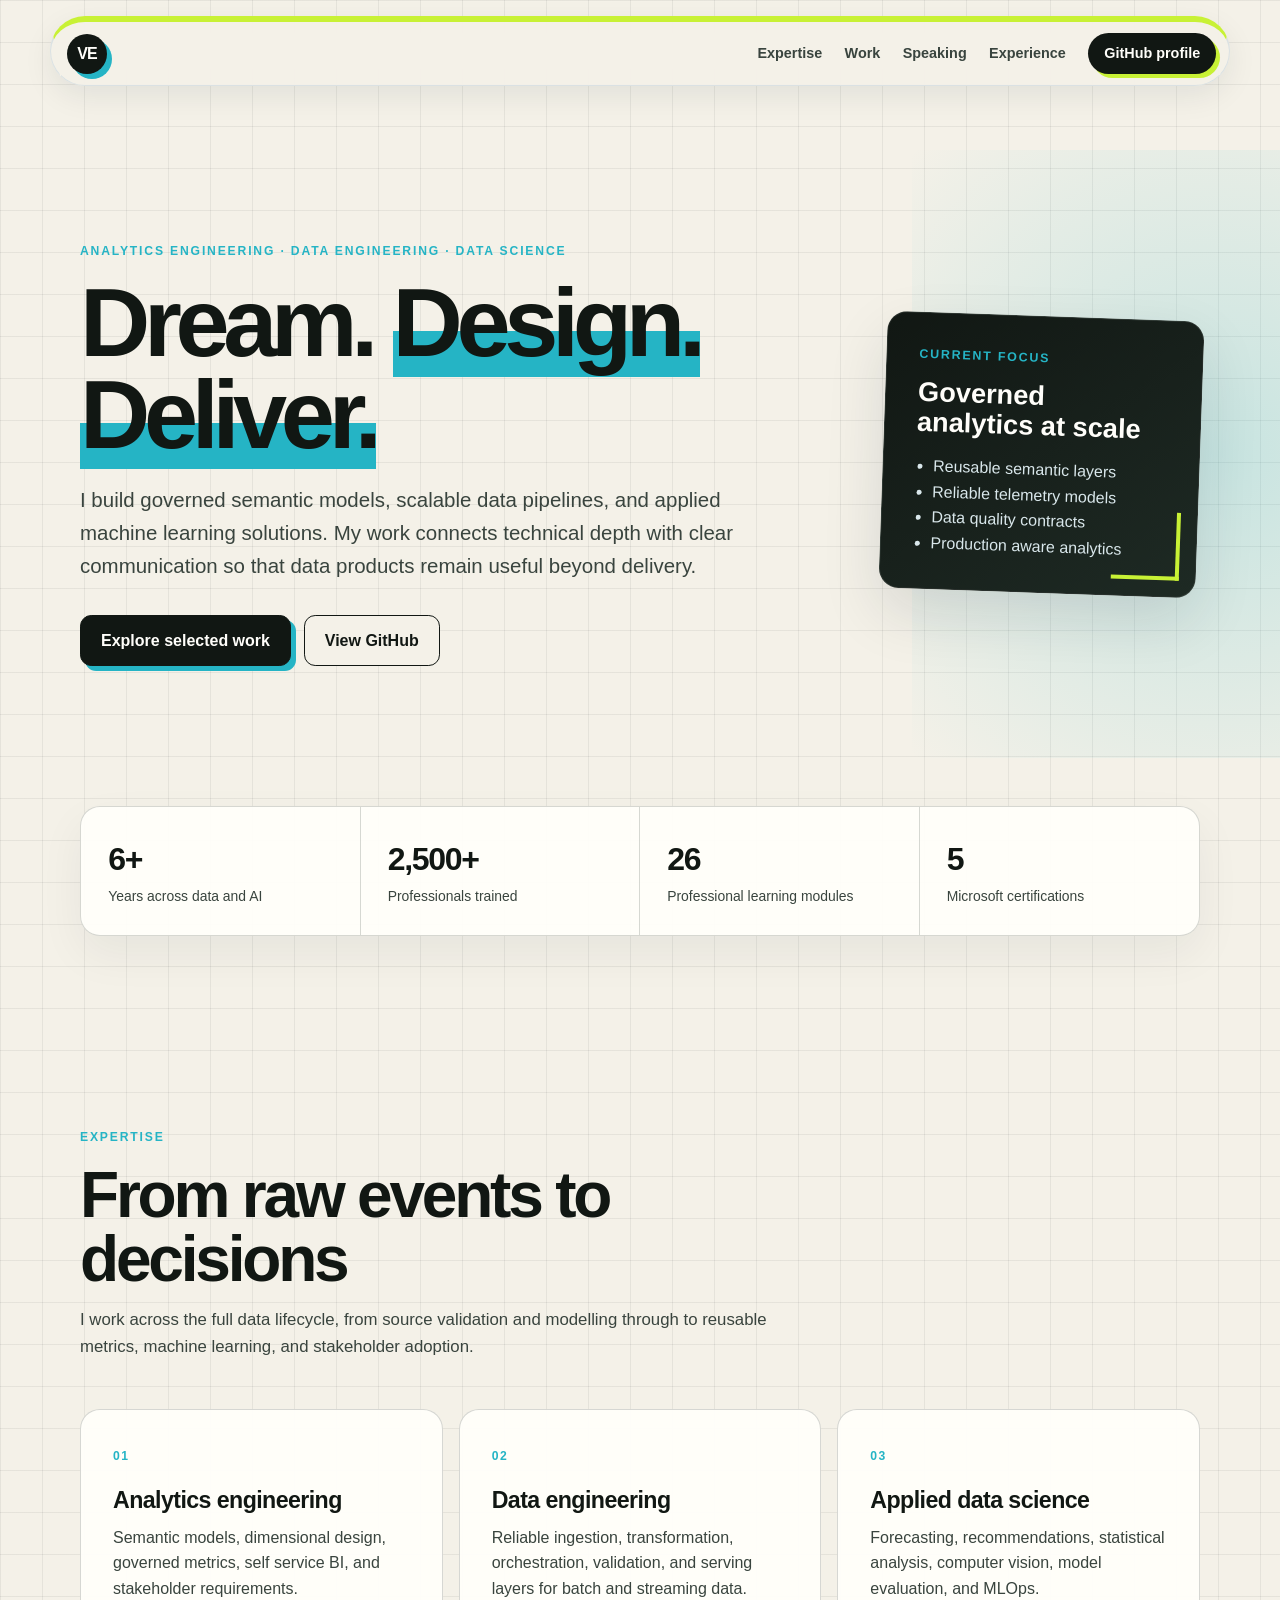
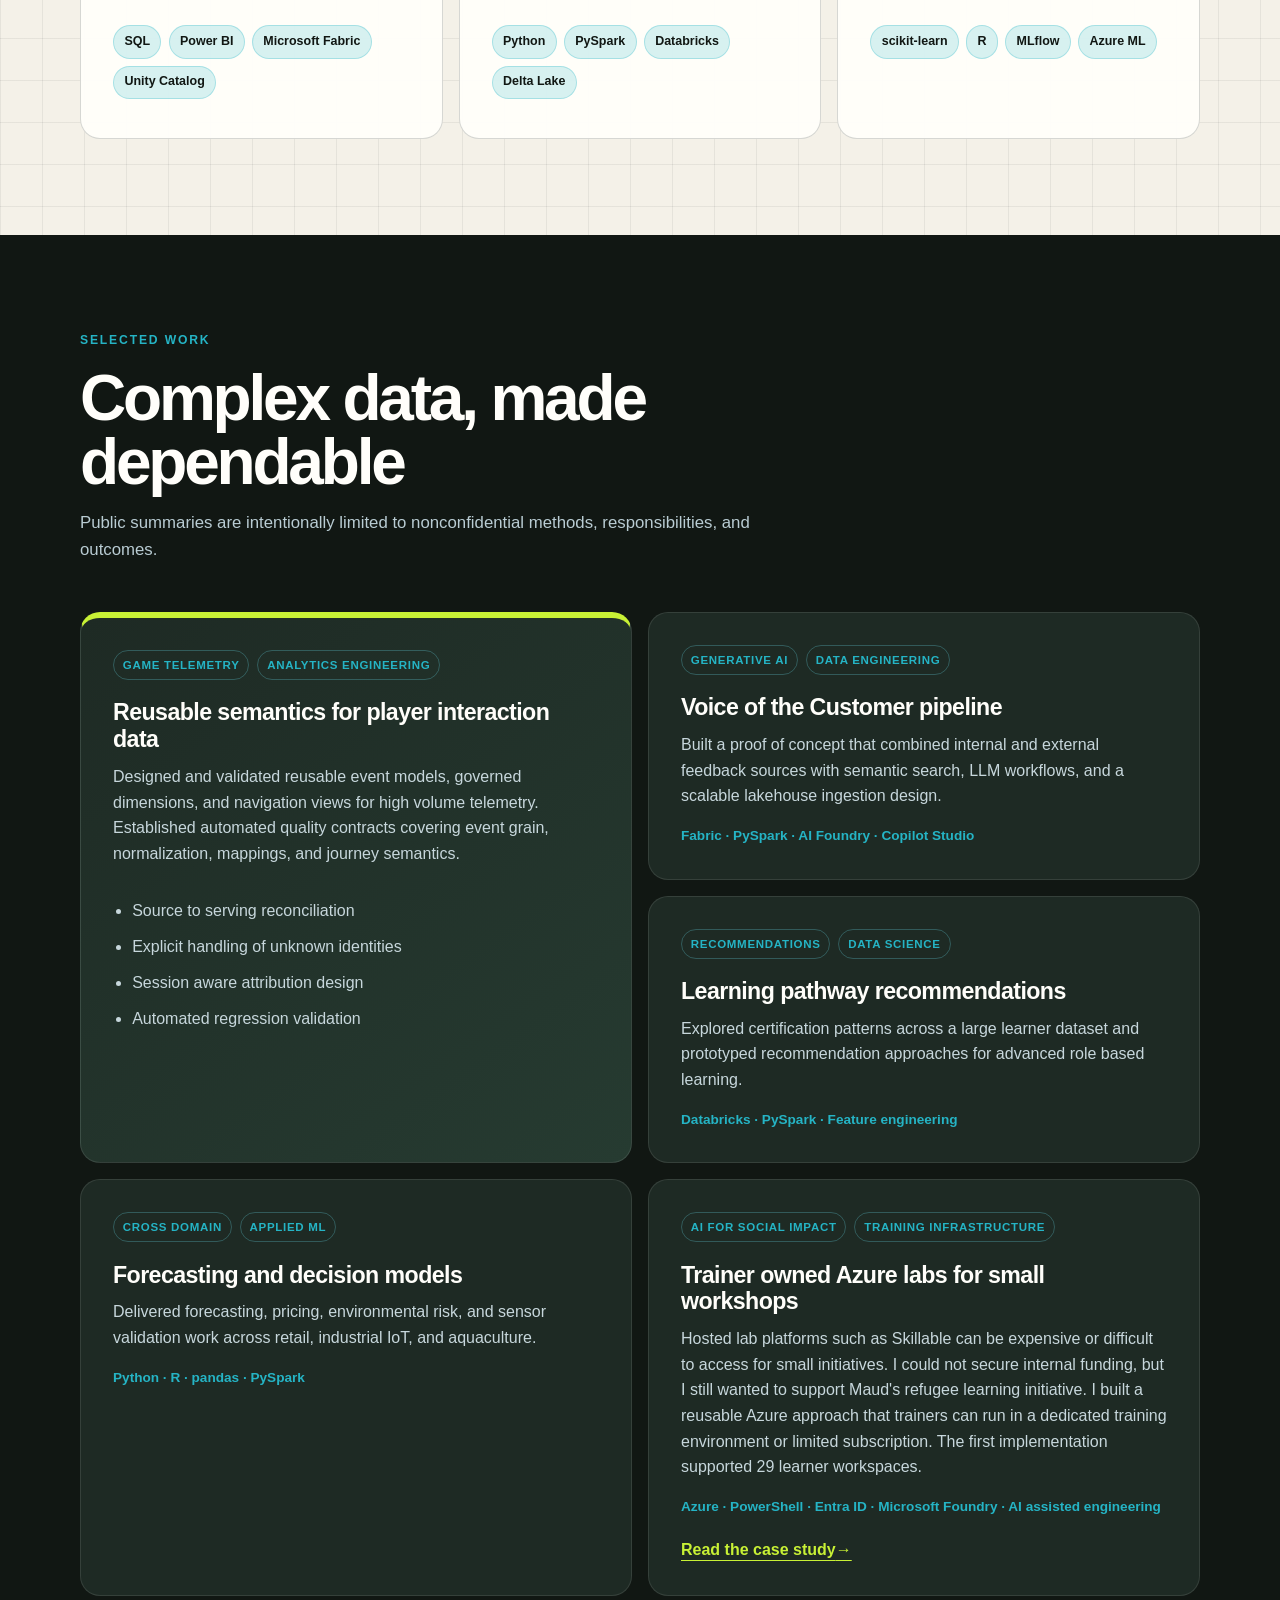
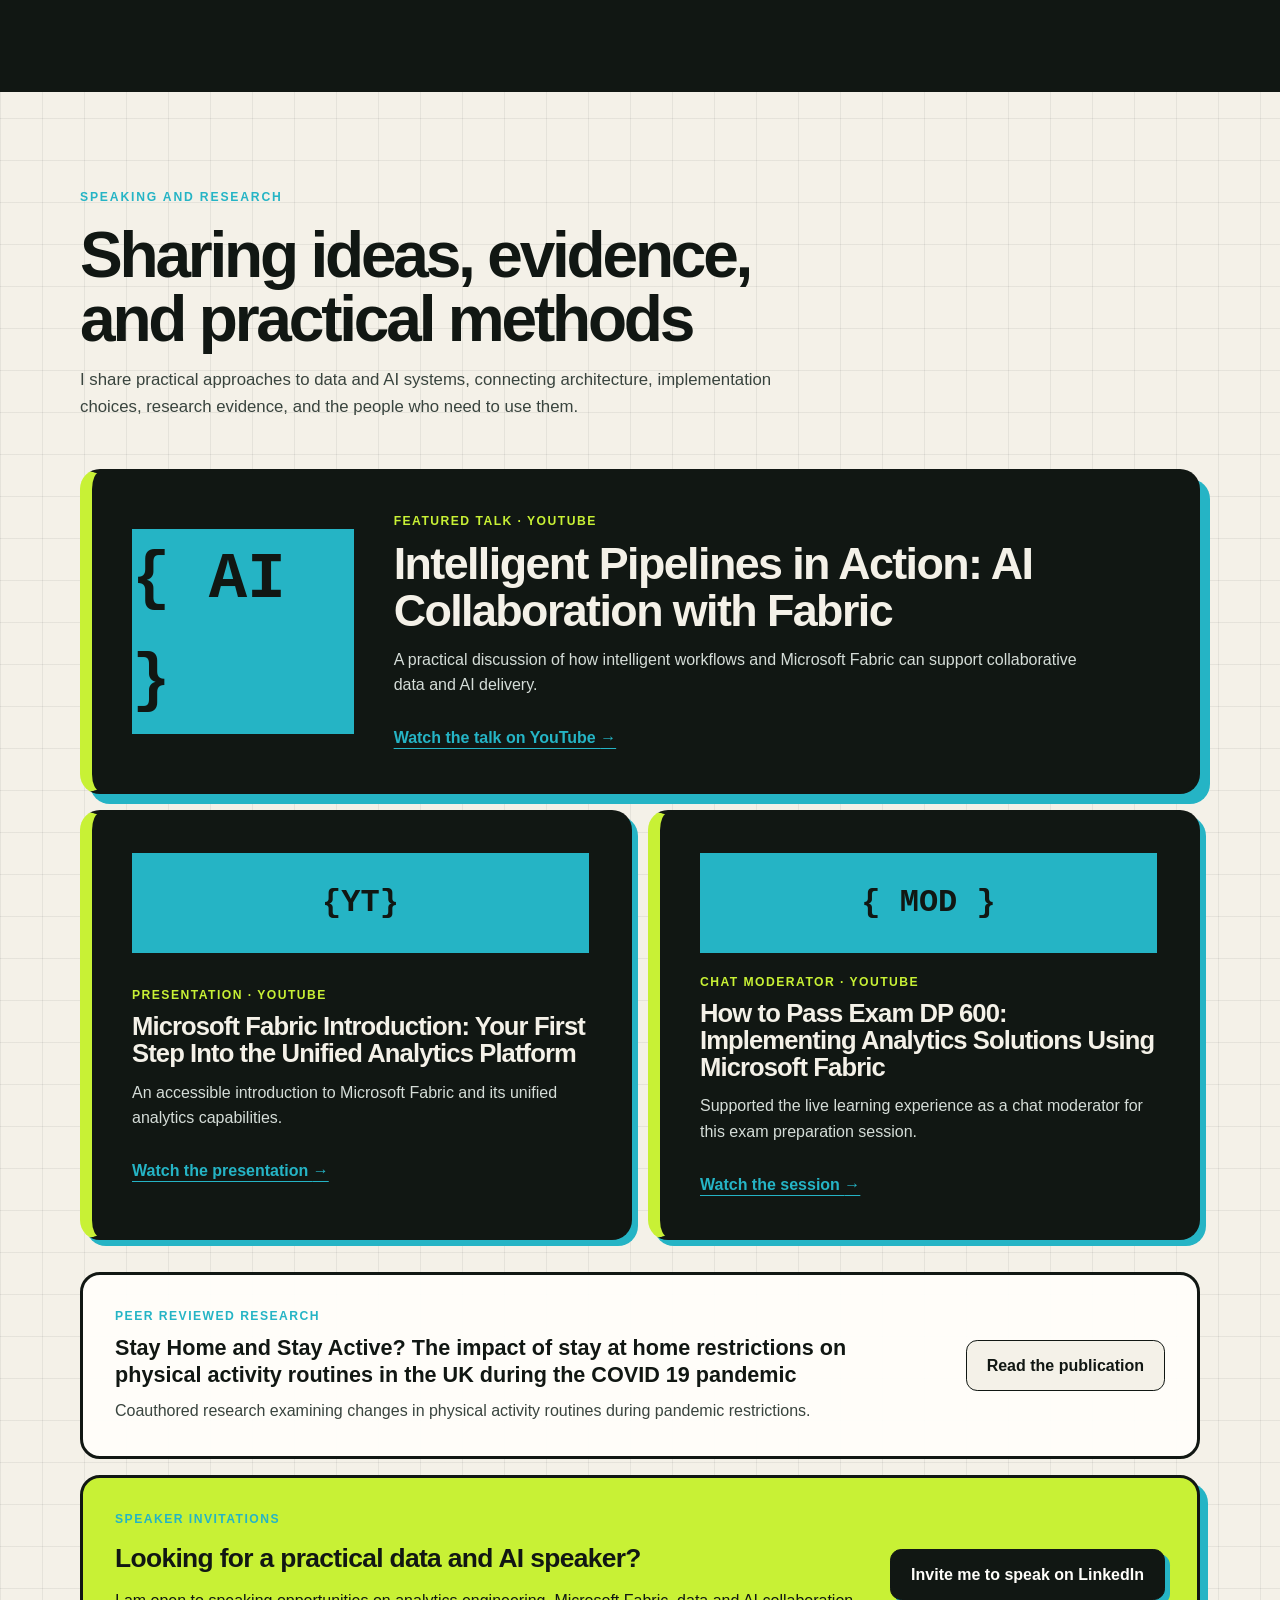
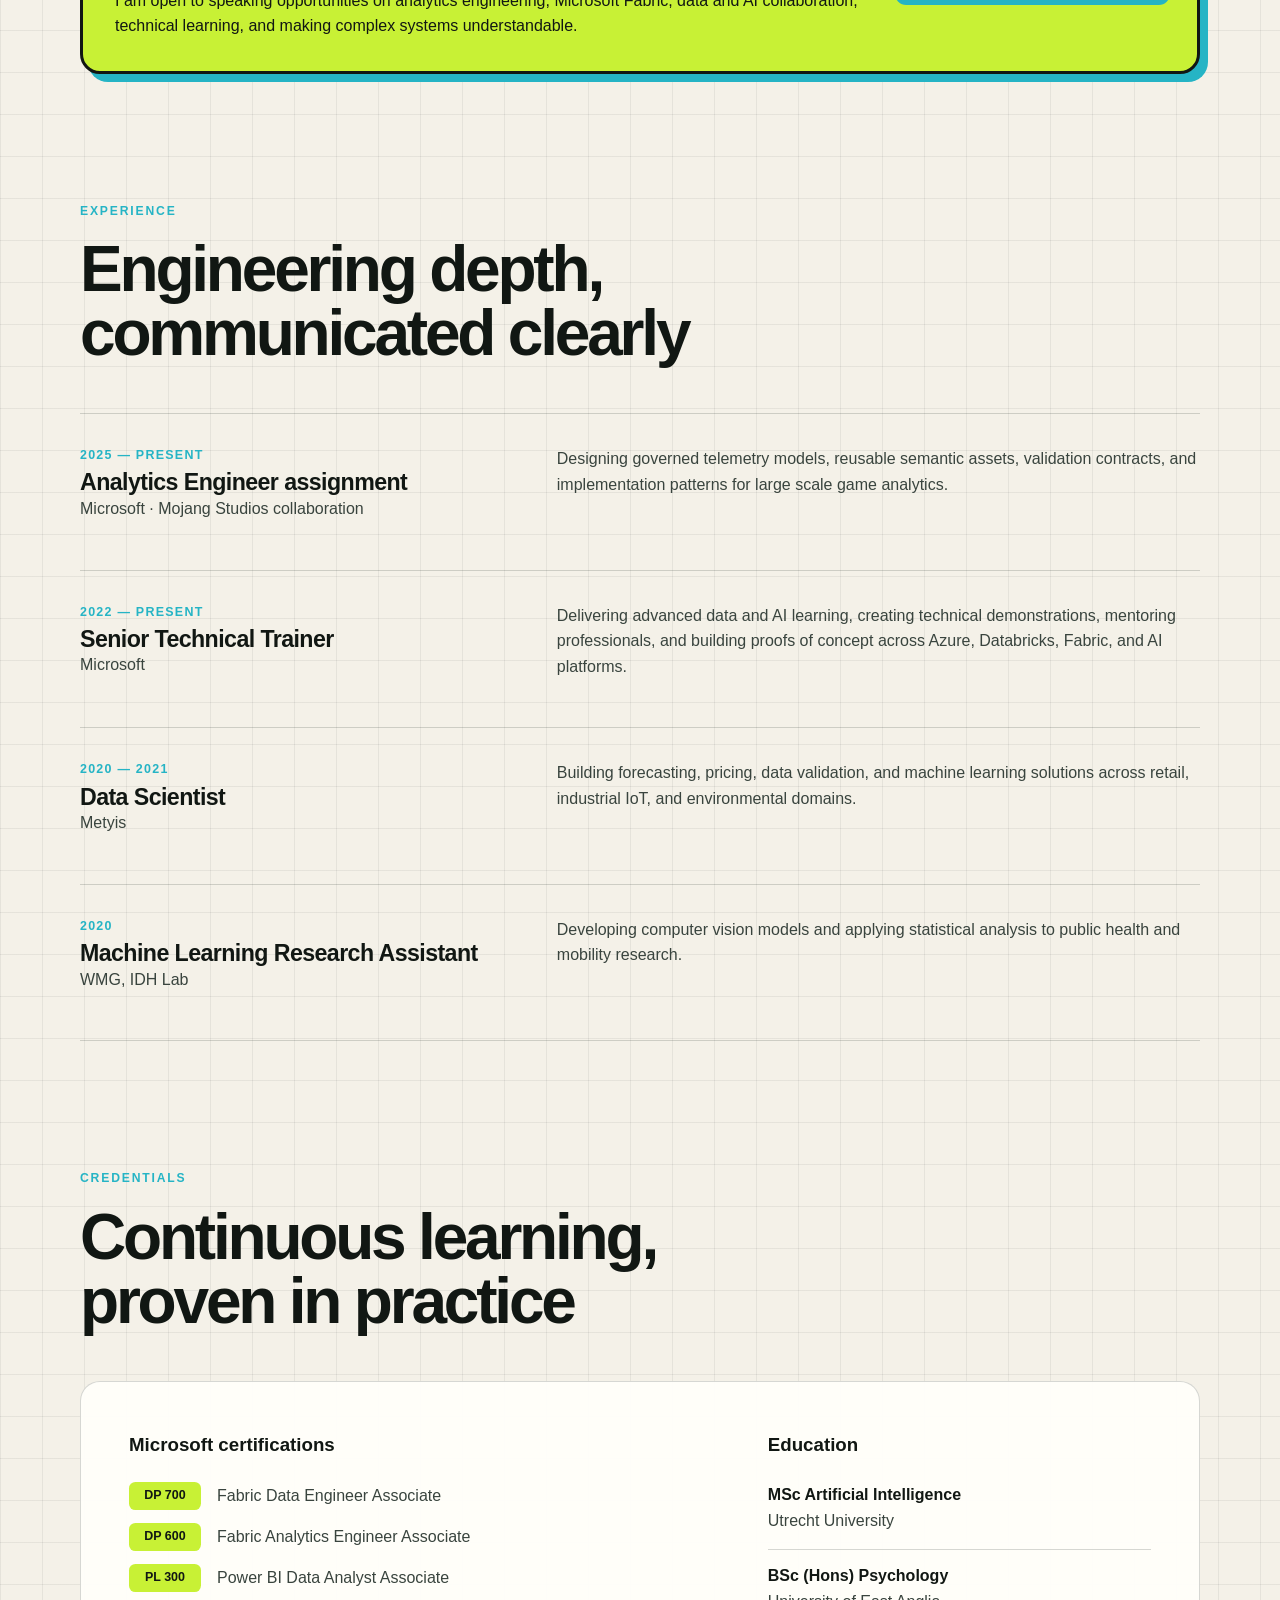
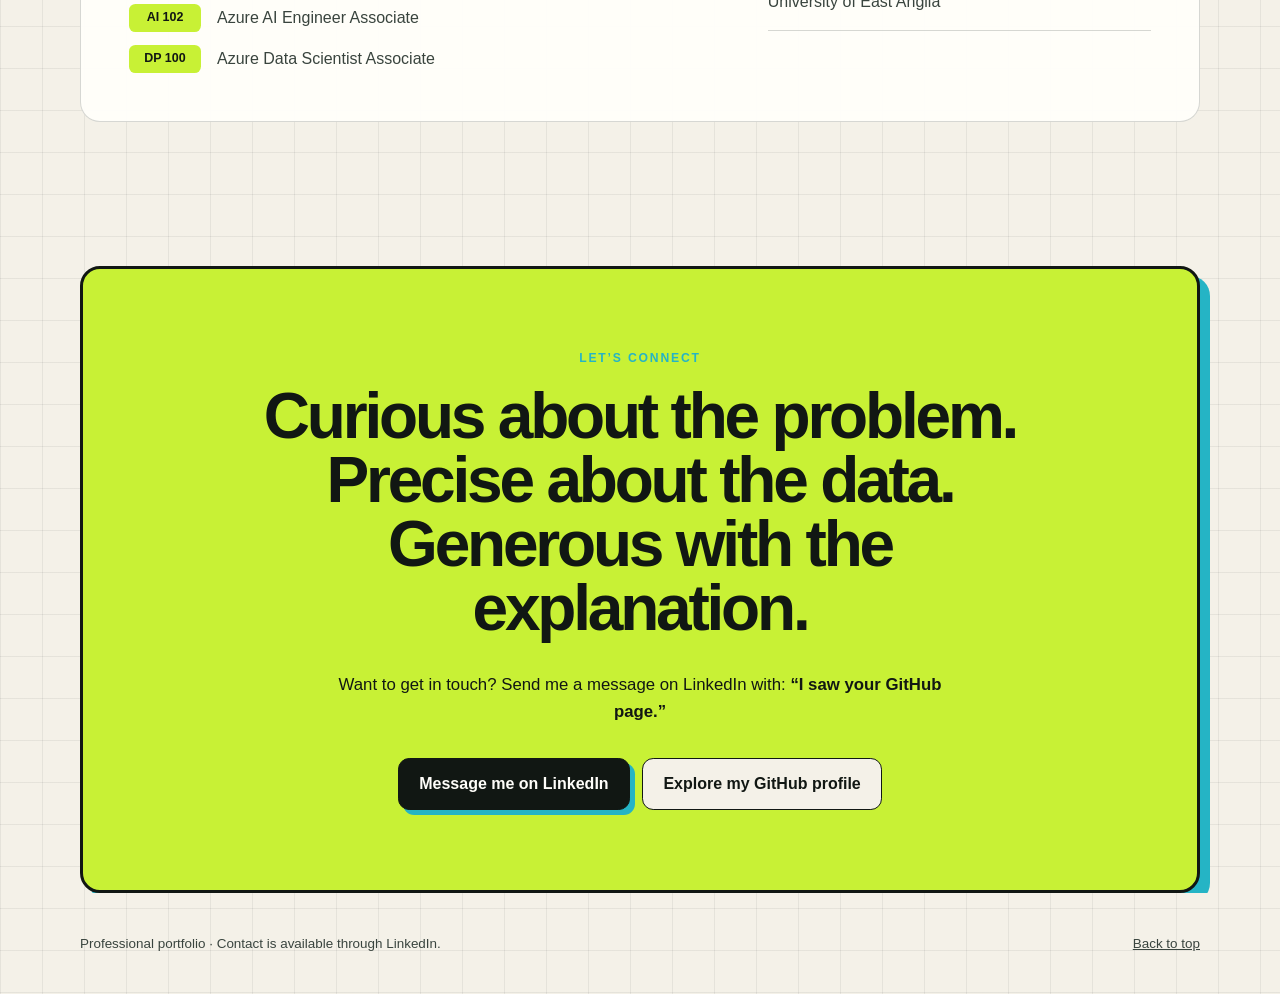
==== index.html @ f0191850 "Refine portfolio headline Co-authored-by: Copilot <223556219+Copilot@users.noreply.github.com>" ====
<!doctype html>
<html lang="en">
<head>
  <meta charset="utf-8">
  <meta name="viewport" content="width=device-width, initial-scale=1">
  <meta name="description" content="Data engineering, analytics engineering, and applied data science portfolio.">
  <meta name="robots" content="index, follow">
  <title>Victoria Eshelby | Data Portfolio</title>
  <link rel="stylesheet" href="styles.css">
</head>
<body>
  <a class="skip-link" href="#main-content">Skip to content</a>

  <header class="site-header">
    <a class="wordmark" href="#top" aria-label="Portfolio home">VE</a>
    <nav aria-label="Primary navigation">
      <a href="#expertise">Expertise</a>
      <a href="#work">Work</a>
      <a href="#speaking">Speaking</a>
      <a href="#experience">Experience</a>
      <a class="nav-cta" href="https://github.com/VEshelbyMTT">GitHub profile</a>
    </nav>
  </header>

  <main id="main-content">
    <section class="hero" id="top">
      <div class="hero-copy">
        <p class="eyebrow">Analytics engineering · Data engineering · Data science</p>
        <h1>Dream. <span>Design. Deliver.</span></h1>
        <p class="hero-summary">
          I build governed semantic models, scalable data pipelines, and applied
          machine learning solutions. My work connects technical depth with clear
          communication so that data products remain useful beyond delivery.
        </p>
        <div class="hero-actions">
          <a class="button button-primary" href="#work">Explore selected work</a>
          <a class="button button-secondary" href="https://github.com/VEshelbyMTT">View GitHub</a>
        </div>
      </div>

      <aside class="signal-card" aria-label="Professional focus">
        <p class="signal-label">Current focus</p>
        <p class="signal-title">Governed analytics at scale</p>
        <ul>
          <li>Reusable semantic layers</li>
          <li>Reliable telemetry models</li>
          <li>Data quality contracts</li>
          <li>Production aware analytics</li>
        </ul>
      </aside>
    </section>

    <section class="metrics" aria-label="Career highlights">
      <article>
        <strong>6+</strong>
        <span>Years across data and AI</span>
      </article>
      <article>
        <strong>2,500+</strong>
        <span>Professionals trained</span>
      </article>
      <article>
        <strong>26</strong>
        <span>Professional learning modules</span>
      </article>
      <article>
        <strong>5</strong>
        <span>Microsoft certifications</span>
      </article>
    </section>

    <section class="section" id="expertise">
      <div class="section-heading">
        <p class="eyebrow">Expertise</p>
        <h2>From raw events to decisions</h2>
        <p>
          I work across the full data lifecycle, from source validation and modelling
          through to reusable metrics, machine learning, and stakeholder adoption.
        </p>
      </div>

      <div class="expertise-grid">
        <article class="expertise-card">
          <span class="card-index">01</span>
          <h3>Analytics engineering</h3>
          <p>Semantic models, dimensional design, governed metrics, self service BI, and stakeholder requirements.</p>
          <ul class="tag-list" aria-label="Analytics engineering technologies">
            <li>SQL</li>
            <li>Power BI</li>
            <li>Microsoft Fabric</li>
            <li>Unity Catalog</li>
          </ul>
        </article>

        <article class="expertise-card">
          <span class="card-index">02</span>
          <h3>Data engineering</h3>
          <p>Reliable ingestion, transformation, orchestration, validation, and serving layers for batch and streaming data.</p>
          <ul class="tag-list" aria-label="Data engineering technologies">
            <li>Python</li>
            <li>PySpark</li>
            <li>Databricks</li>
            <li>Delta Lake</li>
          </ul>
        </article>

        <article class="expertise-card">
          <span class="card-index">03</span>
          <h3>Applied data science</h3>
          <p>Forecasting, recommendations, statistical analysis, computer vision, model evaluation, and MLOps.</p>
          <ul class="tag-list" aria-label="Data science technologies">
            <li>scikit-learn</li>
            <li>R</li>
            <li>MLflow</li>
            <li>Azure ML</li>
          </ul>
        </article>
      </div>
    </section>

    <section class="section section-dark" id="work">
      <div class="section-heading">
        <p class="eyebrow">Selected work</p>
        <h2>Complex data, made dependable</h2>
        <p>
          Public summaries are intentionally limited to nonconfidential methods,
          responsibilities, and outcomes.
        </p>
      </div>

      <div class="work-grid">
        <article class="work-card work-card-featured">
          <div class="work-meta">
            <span>Game telemetry</span>
            <span>Analytics engineering</span>
          </div>
          <h3>Reusable semantics for player interaction data</h3>
          <p>
            Designed and validated reusable event models, governed dimensions, and
            navigation views for high volume telemetry. Established automated quality
            contracts covering event grain, normalization, mappings, and journey semantics.
          </p>
          <ul class="outcome-list">
            <li>Source to serving reconciliation</li>
            <li>Explicit handling of unknown identities</li>
            <li>Session aware attribution design</li>
            <li>Automated regression validation</li>
          </ul>
        </article>

        <article class="work-card">
          <div class="work-meta">
            <span>Generative AI</span>
            <span>Data engineering</span>
          </div>
          <h3>Voice of the Customer pipeline</h3>
          <p>
            Built a proof of concept that combined internal and external feedback
            sources with semantic search, LLM workflows, and a scalable lakehouse
            ingestion design.
          </p>
          <p class="stack">Fabric · PySpark · AI Foundry · Copilot Studio</p>
        </article>

        <article class="work-card">
          <div class="work-meta">
            <span>Recommendations</span>
            <span>Data science</span>
          </div>
          <h3>Learning pathway recommendations</h3>
          <p>
            Explored certification patterns across a large learner dataset and
            prototyped recommendation approaches for advanced role based learning.
          </p>
          <p class="stack">Databricks · PySpark · Feature engineering</p>
        </article>

        <article class="work-card">
          <div class="work-meta">
            <span>Cross domain</span>
            <span>Applied ML</span>
          </div>
          <h3>Forecasting and decision models</h3>
          <p>
            Delivered forecasting, pricing, environmental risk, and sensor validation
            work across retail, industrial IoT, and aquaculture.
          </p>
          <p class="stack">Python · R · pandas · PySpark</p>
        </article>

        <article class="work-card">
          <div class="work-meta">
            <span>AI for social impact</span>
            <span>Training infrastructure</span>
          </div>
          <h3>Trainer owned Azure labs for small workshops</h3>
          <p>
            Hosted lab platforms such as Skillable can be expensive or difficult to access
            for small initiatives. I could not secure internal funding, but I still wanted to
            support Maud's refugee learning initiative. I built a reusable Azure approach that
            trainers can run in a dedicated training environment or limited subscription. The
            first implementation supported 29 learner workspaces.
          </p>
          <p class="stack">Azure · PowerShell · Entra ID · Microsoft Foundry · AI assisted engineering</p>
          <a class="text-link" href="ai901-refugee-labs.html">Read the case study <span aria-hidden="true">→</span></a>
        </article>
      </div>
    </section>

    <section class="section speaking" id="speaking">
      <div class="section-heading">
        <p class="eyebrow">Speaking and research</p>
        <h2>Sharing ideas, evidence, and practical methods</h2>
        <p>
          I share practical approaches to data and AI systems, connecting architecture,
          implementation choices, research evidence, and the people who need to use them.
        </p>
      </div>

      <div class="talk-grid">
        <article class="talk-card talk-card-featured">
          <div class="talk-mark" aria-hidden="true">
            <span>{ AI }</span>
          </div>
          <div>
            <p class="talk-platform">Featured talk · YouTube</p>
            <h3>Intelligent Pipelines in Action: AI Collaboration with Fabric</h3>
            <p>
              A practical discussion of how intelligent workflows and Microsoft Fabric
              can support collaborative data and AI delivery.
            </p>
            <a class="text-link" href="https://www.youtube.com/watch?v=vbcwJQeMStk">Watch the talk on YouTube <span aria-hidden="true">→</span></a>
          </div>
        </article>

        <article class="talk-card talk-card-compact">
          <div class="talk-mark" aria-hidden="true">
            <span>{YT}</span>
          </div>
          <div>
            <p class="talk-platform">Presentation · YouTube</p>
            <h3>Microsoft Fabric Introduction: Your First Step Into the Unified Analytics Platform</h3>
            <p>An accessible introduction to Microsoft Fabric and its unified analytics capabilities.</p>
            <a class="text-link" href="https://www.youtube.com/watch?v=mtTZBhgozrE">Watch the presentation <span aria-hidden="true">→</span></a>
          </div>
        </article>

        <article class="talk-card talk-card-compact">
          <div class="talk-mark" aria-hidden="true">
            <span>{ MOD }</span>
          </div>
          <div>
            <p class="talk-platform">Chat moderator · YouTube</p>
            <h3>How to Pass Exam DP 600: Implementing Analytics Solutions Using Microsoft Fabric</h3>
            <p>Supported the live learning experience as a chat moderator for this exam preparation session.</p>
            <a class="text-link" href="https://www.youtube.com/watch?v=Ub9tGT0Bt-c">Watch the session <span aria-hidden="true">→</span></a>
          </div>
        </article>
      </div>

      <article class="publication-card">
        <div>
          <p class="publication-label">Peer reviewed research</p>
          <h3>Stay Home and Stay Active? The impact of stay at home restrictions on physical activity routines in the UK during the COVID 19 pandemic</h3>
          <p>Coauthored research examining changes in physical activity routines during pandemic restrictions.</p>
        </div>
        <a class="button button-secondary" href="https://pure-oai.bham.ac.uk/ws/portalfiles/portal/232445421/Stay_home_and_stay_active_The_impact_of_stay-at-home_restrictions_on_physical_activity_routines_in_the_UK_during_the_COVID-19_pandemic.pdf">Read the publication</a>
      </article>

      <aside class="speaker-cta">
        <div>
          <p class="publication-label">Speaker invitations</p>
          <h3>Looking for a practical data and AI speaker?</h3>
          <p>
            I am open to speaking opportunities on analytics engineering, Microsoft
            Fabric, data and AI collaboration, technical learning, and making complex
            systems understandable.
          </p>
        </div>
        <a class="button button-primary" href="https://www.linkedin.com/in/victoria-eshelby-4b489487">Invite me to speak on LinkedIn</a>
      </aside>
    </section>

    <section class="section" id="experience">
      <div class="section-heading">
        <p class="eyebrow">Experience</p>
        <h2>Engineering depth, communicated clearly</h2>
      </div>

      <div class="timeline">
        <article class="timeline-item">
          <div>
            <p class="timeline-date">2025 — Present</p>
            <h3>Analytics Engineer assignment</h3>
            <p class="organization">Microsoft · Mojang Studios collaboration</p>
          </div>
          <p>
            Designing governed telemetry models, reusable semantic assets, validation
            contracts, and implementation patterns for large scale game analytics.
          </p>
        </article>

        <article class="timeline-item">
          <div>
            <p class="timeline-date">2022 — Present</p>
            <h3>Senior Technical Trainer</h3>
            <p class="organization">Microsoft</p>
          </div>
          <p>
            Delivering advanced data and AI learning, creating technical demonstrations,
            mentoring professionals, and building proofs of concept across Azure,
            Databricks, Fabric, and AI platforms.
          </p>
        </article>

        <article class="timeline-item">
          <div>
            <p class="timeline-date">2020 — 2021</p>
            <h3>Data Scientist</h3>
            <p class="organization">Metyis</p>
          </div>
          <p>
            Building forecasting, pricing, data validation, and machine learning
            solutions across retail, industrial IoT, and environmental domains.
          </p>
        </article>

        <article class="timeline-item">
          <div>
            <p class="timeline-date">2020</p>
            <h3>Machine Learning Research Assistant</h3>
            <p class="organization">WMG, IDH Lab</p>
          </div>
          <p>
            Developing computer vision models and applying statistical analysis to
            public health and mobility research.
          </p>
        </article>
      </div>
    </section>

    <section class="section credentials">
      <div class="section-heading">
        <p class="eyebrow">Credentials</p>
        <h2>Continuous learning, proven in practice</h2>
      </div>

      <div class="credentials-layout">
        <div>
          <h3>Microsoft certifications</h3>
          <ul class="credential-list">
            <li><span>DP 700</span> Fabric Data Engineer Associate</li>
            <li><span>DP 600</span> Fabric Analytics Engineer Associate</li>
            <li><span>PL 300</span> Power BI Data Analyst Associate</li>
            <li><span>AI 102</span> Azure AI Engineer Associate</li>
            <li><span>DP 100</span> Azure Data Scientist Associate</li>
          </ul>
        </div>
        <div>
          <h3>Education</h3>
          <ul class="education-list">
            <li>
              <strong>MSc Artificial Intelligence</strong>
              <span>Utrecht University</span>
            </li>
            <li>
              <strong>BSc (Hons) Psychology</strong>
              <span>University of East Anglia</span>
            </li>
          </ul>
        </div>
      </div>
    </section>

    <section class="closing">
      <p class="eyebrow">Let’s connect</p>
      <h2>Curious about the problem. Precise about the data. Generous with the explanation.</h2>
      <p class="closing-copy">
        Want to get in touch? Send me a message on LinkedIn with:
        <strong>“I saw your GitHub page.”</strong>
      </p>
      <div class="hero-actions closing-actions">
        <a class="button button-primary" href="https://www.linkedin.com/in/victoria-eshelby-4b489487">Message me on LinkedIn</a>
        <a class="button button-secondary" href="https://github.com/VEshelbyMTT">Explore my GitHub profile</a>
      </div>
    </section>
  </main>

  <footer>
    <p>Professional portfolio · Contact is available through LinkedIn.</p>
    <a href="#top">Back to top</a>
  </footer>
</body>
</html>
---- styles.css ----
:root {
  --ink: #111713;
  --muted: #39443e;
  --paper: #f4f1e8;
  --white: #fffefa;
  --blue: #25b4c5;
  --blue-dark: #111713;
  --cyan: #25b4c5;
  --green: #c8f135;
  --line: rgba(30, 42, 36, 0.18);
  --grid: rgba(30, 42, 36, 0.07);
  --night: #111713;
  --night-soft: #1e2a24;
  --radius: 1.25rem;
  --shadow: 0 24px 60px rgba(16, 36, 48, 0.12);
}

* {
  box-sizing: border-box;
}

html {
  scroll-behavior: smooth;
}

body {
  margin: 0;
  color: var(--ink);
  background-color: var(--paper);
  background-image:
    linear-gradient(var(--grid) 1px, transparent 1px),
    linear-gradient(90deg, var(--grid) 1px, transparent 1px);
  background-size: 42px 42px;
  font-family: Inter, "Segoe UI", Arial, sans-serif;
  line-height: 1.6;
}

a {
  color: inherit;
}

.skip-link {
  position: fixed;
  top: -4rem;
  left: 1rem;
  z-index: 100;
  padding: 0.75rem 1rem;
  color: var(--white);
  background: var(--night);
  border-radius: 0.5rem;
}

.skip-link:focus {
  top: 1rem;
}

.site-header {
  position: sticky;
  top: 0;
  z-index: 20;
  display: flex;
  align-items: center;
  justify-content: space-between;
  width: min(1180px, calc(100% - 2rem));
  margin: 1rem auto 0;
  padding: 0.7rem 0.8rem 0.7rem 1rem;
  background: rgba(244, 241, 232, 0.94);
  border: 1px solid rgba(216, 224, 227, 0.9);
  border-top: 6px solid var(--green);
  border-radius: 4rem;
  box-shadow: 0 10px 30px rgba(16, 36, 48, 0.08);
  backdrop-filter: blur(14px);
}

.wordmark {
  display: grid;
  width: 2.5rem;
  height: 2.5rem;
  place-items: center;
  color: var(--white);
  background: var(--night);
  border-radius: 50%;
  font-weight: 800;
  text-decoration: none;
  letter-spacing: -0.06em;
  box-shadow: 5px 5px 0 var(--cyan);
}

nav {
  display: flex;
  align-items: center;
  gap: 1.4rem;
}

nav a {
  color: var(--muted);
  font-size: 0.9rem;
  font-weight: 650;
  text-decoration: none;
}

nav a:hover,
nav a:focus {
  color: var(--blue-dark);
}

nav .nav-cta {
  padding: 0.55rem 1rem;
  color: var(--white);
  background: var(--blue-dark);
  box-shadow: 4px 4px 0 var(--green);
  border-radius: 2rem;
}

main,
footer {
  overflow: hidden;
}

.hero {
  position: relative;
  display: grid;
  grid-template-columns: minmax(0, 1.6fr) minmax(280px, 0.7fr);
  gap: 5rem;
  align-items: center;
  width: min(1120px, calc(100% - 2rem));
  min-height: 720px;
  margin: 0 auto;
  padding: 6rem 0 5rem;
}

.hero::before {
  position: absolute;
  top: 4rem;
  right: -20rem;
  width: 38rem;
  height: 38rem;
  content: "";
  background: radial-gradient(circle, rgba(37, 180, 197, 0.22), rgba(37, 180, 197, 0));
  pointer-events: none;
}

.eyebrow {
  margin: 0 0 1rem;
  color: var(--blue);
  font-size: 0.76rem;
  font-weight: 800;
  letter-spacing: 0.15em;
  text-transform: uppercase;
}

h1,
h2,
h3,
p {
  margin-top: 0;
}

h1 {
  max-width: 840px;
  margin-bottom: 1.5rem;
  font-size: clamp(3.2rem, 7.6vw, 6.8rem);
  line-height: 0.94;
  letter-spacing: -0.065em;
}

h1 span {
  display: inline;
  color: var(--ink);
  background: linear-gradient(transparent 58%, var(--cyan) 58%);
}

.hero-summary {
  max-width: 700px;
  color: var(--muted);
  font-size: clamp(1.05rem, 2vw, 1.28rem);
}

.hero-actions {
  display: flex;
  flex-wrap: wrap;
  gap: 0.8rem;
  margin-top: 2rem;
}

.button {
  display: inline-flex;
  align-items: center;
  justify-content: center;
  min-height: 3.1rem;
  padding: 0.75rem 1.25rem;
  border: 1px solid var(--blue-dark);
  border-radius: 0.7rem;
  font-weight: 750;
  text-decoration: none;
  transition: transform 160ms ease, box-shadow 160ms ease;
}

.button:hover,
.button:focus {
  transform: translateY(-2px);
  box-shadow: 0 12px 24px rgba(0, 91, 120, 0.16);
}

.button-primary {
  color: var(--white);
  background: var(--blue-dark);
  box-shadow: 5px 5px 0 var(--cyan);
}

.button-secondary {
  color: var(--ink);
  background: var(--paper);
}

.signal-card {
  position: relative;
  padding: 2rem;
  color: var(--white);
  background: linear-gradient(145deg, var(--night), var(--night-soft));
  border: 1px solid rgba(255, 255, 255, 0.1);
  border-radius: var(--radius);
  box-shadow: var(--shadow);
  transform: rotate(2deg);
}

.signal-card::after {
  position: absolute;
  right: 1rem;
  bottom: 1rem;
  width: 4rem;
  height: 4rem;
  content: "";
  border-right: 4px solid var(--green);
  border-bottom: 4px solid var(--green);
}

.signal-label {
  color: var(--cyan);
  font-size: 0.78rem;
  font-weight: 750;
  letter-spacing: 0.14em;
  text-transform: uppercase;
}

.signal-title {
  margin-bottom: 1rem;
  font-size: 1.7rem;
  font-weight: 780;
  line-height: 1.1;
}

.signal-card ul {
  margin: 0;
  padding-left: 1.1rem;
  color: #d9e7eb;
}

.metrics {
  display: grid;
  grid-template-columns: repeat(4, 1fr);
  width: min(1120px, calc(100% - 2rem));
  margin: 0 auto 6rem;
  background: rgba(255, 254, 250, 0.95);
  border: 1px solid var(--line);
  border-radius: var(--radius);
  box-shadow: 0 18px 45px rgba(16, 36, 48, 0.06);
}

.metrics article {
  padding: 1.7rem;
  border-right: 1px solid var(--line);
}

.metrics article:last-child {
  border-right: 0;
}

.metrics strong,
.metrics span {
  display: block;
}

.metrics strong {
  color: var(--blue-dark);
  font-size: 2rem;
  letter-spacing: -0.04em;
}

.metrics span {
  color: var(--muted);
  font-size: 0.87rem;
}

.section {
  width: min(1120px, calc(100% - 2rem));
  margin: 0 auto;
  padding: 6rem 0;
}

.section-heading {
  max-width: 700px;
  margin-bottom: 3rem;
}

.section-heading h2,
.closing h2 {
  margin-bottom: 1rem;
  font-size: clamp(2.2rem, 5vw, 4rem);
  line-height: 1;
  letter-spacing: -0.05em;
}

.section-heading > p:last-child {
  color: var(--muted);
  font-size: 1.05rem;
}

.expertise-grid {
  display: grid;
  grid-template-columns: repeat(3, 1fr);
  gap: 1rem;
}

.expertise-card {
  position: relative;
  min-height: 330px;
  padding: 2rem;
  background: rgba(255, 254, 250, 0.96);
  border: 1px solid var(--line);
  border-radius: var(--radius);
}

.card-index {
  color: var(--blue);
  font-size: 0.76rem;
  font-weight: 800;
  letter-spacing: 0.12em;
}

.expertise-card h3,
.work-card h3,
.timeline-item h3 {
  margin: 1.2rem 0 0.7rem;
  font-size: 1.45rem;
  line-height: 1.15;
  letter-spacing: -0.025em;
}

.expertise-card p {
  color: var(--muted);
}

.tag-list {
  display: flex;
  flex-wrap: wrap;
  gap: 0.45rem;
  margin: 1.5rem 0 0;
  padding: 0;
  list-style: none;
}

.tag-list li {
  padding: 0.35rem 0.65rem;
  color: var(--ink);
  background: rgba(37, 180, 197, 0.18);
  border: 1px solid rgba(37, 180, 197, 0.28);
  border-radius: 2rem;
  font-size: 0.78rem;
  font-weight: 700;
}

.section-dark {
  width: 100%;
  max-width: none;
  padding-right: max(1rem, calc((100% - 1120px) / 2));
  padding-left: max(1rem, calc((100% - 1120px) / 2));
  color: var(--white);
  background: var(--night);
}

.section-dark .section-heading > p:last-child {
  color: #b9ccd3;
}

.work-grid {
  display: grid;
  grid-template-columns: repeat(2, 1fr);
  gap: 1rem;
}

.work-card {
  padding: 2rem;
  background: var(--night-soft);
  border: 1px solid rgba(255, 255, 255, 0.1);
  border-radius: var(--radius);
}

.work-card-featured {
  grid-row: span 2;
  background: linear-gradient(145deg, #1e2a24, #263b31);
  border-top: 6px solid var(--green);
}

.work-meta {
  display: flex;
  flex-wrap: wrap;
  gap: 0.5rem;
}

.work-meta span {
  padding: 0.3rem 0.55rem;
  color: var(--cyan);
  border: 1px solid rgba(102, 214, 231, 0.28);
  border-radius: 2rem;
  font-size: 0.72rem;
  font-weight: 700;
  letter-spacing: 0.06em;
  text-transform: uppercase;
}

.work-card p,
.outcome-list {
  color: #c7d7dc;
}

.outcome-list {
  display: grid;
  gap: 0.65rem;
  margin: 2rem 0 0;
  padding-left: 1.2rem;
}

.stack {
  margin-bottom: 0;
  color: var(--cyan) !important;
  font-size: 0.85rem;
  font-weight: 700;
}

.work-card .text-link {
  display: inline-flex;
  margin-top: 1.25rem;
  color: var(--green);
}

.case-hero {
  display: grid;
  grid-template-columns: minmax(0, 1.6fr) minmax(280px, 0.7fr);
  gap: 5rem;
  align-items: center;
  width: min(1120px, calc(100% - 2rem));
  min-height: 680px;
  margin: 0 auto;
  padding: 6rem 0 5rem;
}

.case-hero h1 {
  max-width: 900px;
}

.case-section {
  padding-top: 5rem;
  padding-bottom: 5rem;
}

.case-grid {
  display: grid;
  grid-template-columns: repeat(2, minmax(0, 1fr));
  gap: 1rem;
}

.case-grid-three {
  grid-template-columns: repeat(3, minmax(0, 1fr));
}

.case-panel {
  padding: 2rem;
  background: rgba(255, 254, 250, 0.96);
  border: 1px solid var(--line);
  border-radius: var(--radius);
}

.case-panel-accent {
  border-top: 6px solid var(--cyan);
}

.case-panel h3 {
  margin-bottom: 0.75rem;
  font-size: 1.45rem;
  line-height: 1.15;
}

.case-panel p,
.lesson-list p {
  color: var(--muted);
}

.case-number {
  margin-bottom: 0.5rem;
  color: var(--green) !important;
  font-family: Consolas, "Courier New", monospace;
  font-size: 0.82rem;
  font-weight: 800;
}

.outcome-list-dark {
  margin-top: 1rem;
  color: var(--muted);
}

.lesson-list {
  display: grid;
  grid-template-columns: repeat(2, minmax(0, 1fr));
  gap: 1rem;
}

.lesson-list p {
  margin: 0;
  padding: 1.5rem;
  background: rgba(255, 254, 250, 0.96);
  border-left: 6px solid var(--green);
}

.safety-grid {
  display: grid;
  grid-template-columns: repeat(2, minmax(0, 1fr));
  gap: 1rem;
}

.safety-item {
  padding: 1.75rem;
  background: var(--night-soft);
  border: 1px solid rgba(255, 255, 255, 0.12);
}

.safety-item h3 {
  margin-bottom: 0.75rem;
  font-size: 1.25rem;
  line-height: 1.2;
}

.safety-item p:last-child {
  margin-bottom: 0;
  color: #c7d7dc;
}

.safety-warning {
  margin-top: 1rem;
  padding: 1.5rem;
  color: var(--ink);
  background: var(--green);
}

.safety-warning strong {
  display: block;
  margin-bottom: 0.35rem;
}

.evidence-panel {
  display: grid;
  grid-template-columns: minmax(0, 0.8fr) minmax(0, 1.2fr);
  gap: 2rem;
  align-items: center;
  margin-top: 3rem;
  padding: 2rem;
  background: var(--paper);
  color: var(--ink);
}

.evidence-panel img {
  display: block;
  width: 100%;
  border: 1px solid var(--line);
}

.case-closing {
  padding-top: 6rem;
}

.speaking {
  padding-bottom: 2rem;
}

.talk-grid {
  display: grid;
  grid-template-columns: repeat(2, minmax(0, 1fr));
  gap: 1rem;
}

.talk-card {
  display: grid;
  gap: 2.5rem;
  align-items: center;
  padding: 2.5rem;
  color: var(--paper);
  background: var(--ink);
  border: 3px solid var(--ink);
  border-left: 12px solid var(--green);
  border-radius: var(--radius);
  box-shadow: 10px 10px 0 var(--cyan);
}

.talk-card-featured {
  grid-template-columns: minmax(180px, 0.45fr) minmax(0, 1.55fr);
  grid-column: 1 / -1;
}

.talk-card-compact {
  grid-template-columns: 1fr;
  gap: 1.25rem;
  align-items: start;
  box-shadow: 6px 6px 0 var(--cyan);
}

.talk-mark {
  display: grid;
  min-height: 180px;
  place-items: center;
  color: var(--ink);
  background: var(--cyan);
  font-family: Consolas, "Courier New", monospace;
  font-size: clamp(2rem, 5vw, 4rem);
  font-weight: 800;
}

.talk-card-compact .talk-mark {
  min-height: 100px;
  font-size: 2rem;
}

.talk-platform {
  margin-bottom: 0.5rem;
  color: var(--green);
  font-size: 0.76rem;
  font-weight: 800;
  letter-spacing: 0.12em;
  text-transform: uppercase;
}

.talk-card h3 {
  max-width: 760px;
  margin-bottom: 0.8rem;
  font-size: clamp(1.7rem, 4vw, 2.8rem);
  line-height: 1.05;
  letter-spacing: -0.035em;
}

.talk-card-compact h3 {
  font-size: 1.6rem;
}

.talk-card p:not(.talk-platform) {
  max-width: 700px;
  color: #d5ddd8;
}

.text-link {
  display: inline-block;
  margin-top: 0.7rem;
  color: var(--cyan);
  font-weight: 800;
  text-underline-offset: 0.3rem;
}

.publication-card {
  display: grid;
  grid-template-columns: minmax(0, 1fr) auto;
  gap: 2rem;
  align-items: center;
  margin-top: 2rem;
  padding: 2rem;
  background: rgba(255, 254, 250, 0.96);
  border: 3px solid var(--ink);
  border-radius: var(--radius);
}

.publication-label {
  margin-bottom: 0.5rem;
  color: var(--blue);
  font-size: 0.76rem;
  font-weight: 800;
  letter-spacing: 0.12em;
  text-transform: uppercase;
}

.publication-card h3 {
  max-width: 820px;
  margin-bottom: 0.6rem;
  font-size: 1.35rem;
  line-height: 1.25;
}

.publication-card p:last-child {
  margin-bottom: 0;
  color: var(--muted);
}

.speaker-cta {
  display: grid;
  grid-template-columns: minmax(0, 1fr) auto;
  gap: 2rem;
  align-items: center;
  margin-top: 1rem;
  padding: 2rem;
  background: var(--green);
  border: 3px solid var(--ink);
  border-radius: var(--radius);
  box-shadow: 8px 8px 0 var(--cyan);
}

.speaker-cta h3 {
  margin-bottom: 0.5rem;
  font-size: 1.65rem;
  letter-spacing: -0.025em;
}

.speaker-cta p:last-child {
  max-width: 760px;
  margin-bottom: 0;
}

.timeline {
  border-top: 1px solid var(--line);
}

.timeline-item {
  display: grid;
  grid-template-columns: minmax(240px, 0.8fr) minmax(0, 1.2fr);
  gap: 3rem;
  padding: 2rem 0;
  border-bottom: 1px solid var(--line);
}

.timeline-date {
  margin-bottom: 0.2rem;
  color: var(--blue);
  font-size: 0.78rem;
  font-weight: 800;
  letter-spacing: 0.1em;
  text-transform: uppercase;
}

.timeline-item h3 {
  margin: 0;
}

.organization,
.timeline-item > p {
  color: var(--muted);
}

.credentials {
  padding-top: 2rem;
}

.credentials-layout {
  display: grid;
  grid-template-columns: 1.2fr 0.8fr;
  gap: 4rem;
  padding: 3rem;
  background: rgba(255, 254, 250, 0.96);
  border: 1px solid var(--line);
  border-radius: var(--radius);
}

.credentials-layout h3 {
  margin-bottom: 1.4rem;
}

.credential-list,
.education-list {
  display: grid;
  gap: 0.8rem;
  margin: 0;
  padding: 0;
  list-style: none;
}

.credential-list li {
  display: flex;
  gap: 1rem;
  align-items: center;
  color: var(--muted);
}

.credential-list span {
  min-width: 4.5rem;
  padding: 0.25rem 0.5rem;
  color: var(--ink);
  background: var(--green);
  border-radius: 0.4rem;
  font-size: 0.78rem;
  font-weight: 800;
  text-align: center;
}

.education-list li {
  padding-bottom: 1rem;
  border-bottom: 1px solid var(--line);
}

.education-list strong,
.education-list span {
  display: block;
}

.education-list span {
  color: var(--muted);
}

.closing {
  width: min(1120px, calc(100% - 2rem));
  margin: 3rem auto 0;
  padding: 5rem;
  text-align: center;
  background: var(--green);
  border: 3px solid var(--ink);
  box-shadow: 10px 10px 0 var(--cyan);
  border-radius: var(--radius);
}

.closing h2 {
  max-width: 850px;
  margin-right: auto;
  margin-bottom: 2rem;
  margin-left: auto;
}

.closing-copy {
  max-width: 620px;
  margin-right: auto;
  margin-bottom: 1.5rem;
  margin-left: auto;
  font-size: 1.05rem;
}

.closing-actions {
  justify-content: center;
}

footer {
  display: flex;
  justify-content: space-between;
  width: min(1120px, calc(100% - 2rem));
  margin: 0 auto;
  padding: 2.5rem 0;
  color: var(--muted);
  font-size: 0.84rem;
}

footer p {
  margin: 0;
}

@media (max-width: 820px) {
  nav > a:not(.nav-cta) {
    display: none;
  }

  .hero,
  .case-hero {
    grid-template-columns: 1fr;
    gap: 2.5rem;
    min-height: auto;
    padding-top: 5rem;
  }

  .signal-card {
    transform: none;
  }

  .metrics {
    grid-template-columns: repeat(2, 1fr);
  }

  .metrics article:nth-child(2) {
    border-right: 0;
  }

  .metrics article:nth-child(-n + 2) {
    border-bottom: 1px solid var(--line);
  }

  .expertise-grid,
  .work-grid,
  .case-grid,
  .case-grid-three,
  .lesson-list,
  .safety-grid,
  .evidence-panel,
  .credentials-layout {
    grid-template-columns: 1fr;
  }

  .talk-card {
    grid-template-columns: 1fr;
  }

  .talk-grid {
    grid-template-columns: 1fr;
  }

  .talk-card-featured {
    grid-column: auto;
  }

  .talk-mark {
    min-height: 130px;
  }

  .publication-card {
    grid-template-columns: 1fr;
  }

  .speaker-cta {
    grid-template-columns: 1fr;
  }

  .work-card-featured {
    grid-row: auto;
  }

  .timeline-item {
    grid-template-columns: 1fr;
    gap: 0.8rem;
  }

  .closing {
    padding: 3rem 1.5rem;
  }
}

@media (max-width: 520px) {
  .site-header {
    margin-top: 0.5rem;
  }

  nav {
    gap: 0.5rem;
  }

  nav .nav-cta {
    padding: 0.5rem 0.8rem;
    font-size: 0.78rem;
  }

  h1 {
    font-size: clamp(3rem, 18vw, 4.5rem);
  }

  .hero,
  .case-hero {
    padding-top: 4rem;
  }

  .metrics {
    grid-template-columns: 1fr;
  }

  .metrics article,
  .metrics article:nth-child(2) {
    border-right: 0;
    border-bottom: 1px solid var(--line);
  }

  .metrics article:last-child {
    border-bottom: 0;
  }

  .section {
    padding-top: 4.5rem;
    padding-bottom: 4.5rem;
  }

  .credentials-layout {
    padding: 1.5rem;
  }

  footer {
    display: grid;
    gap: 0.6rem;
  }
}

@media (prefers-reduced-motion: reduce) {
  html {
    scroll-behavior: auto;
  }

  .button {
    transition: none;
  }
}
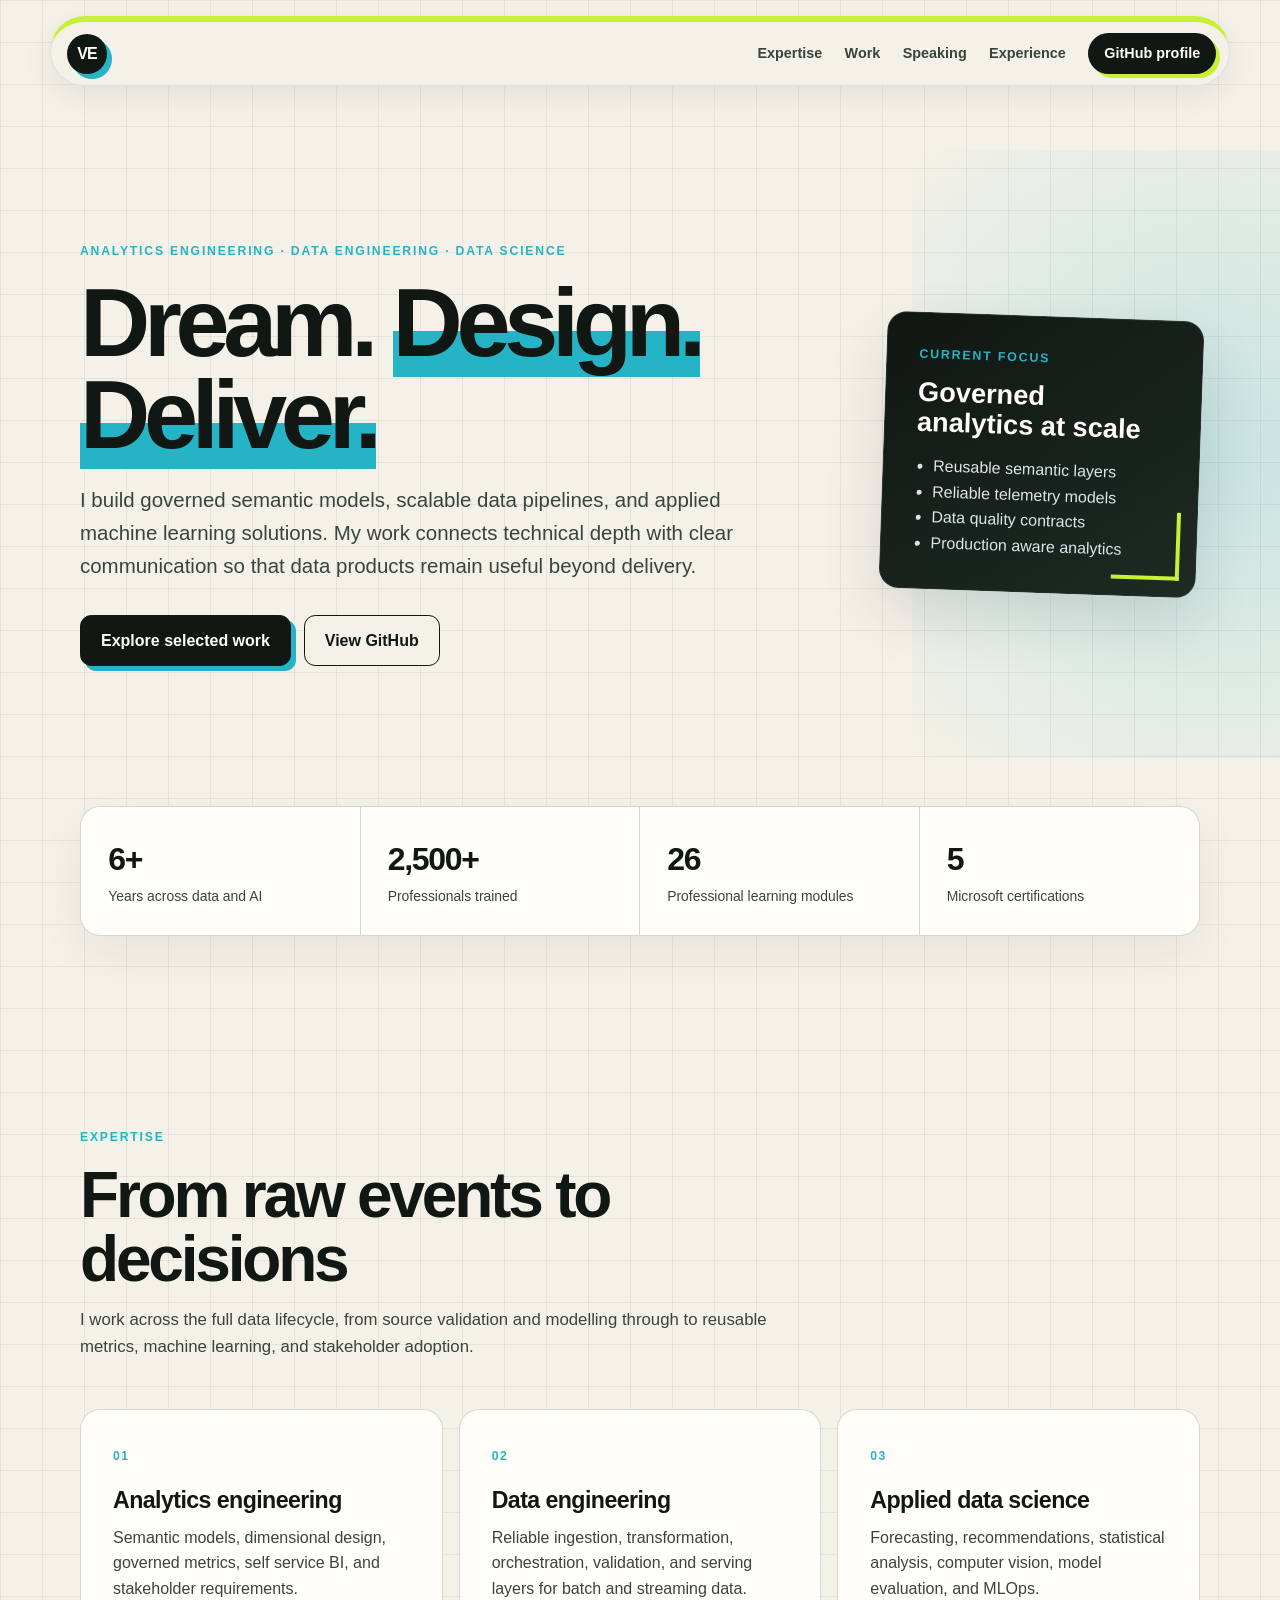
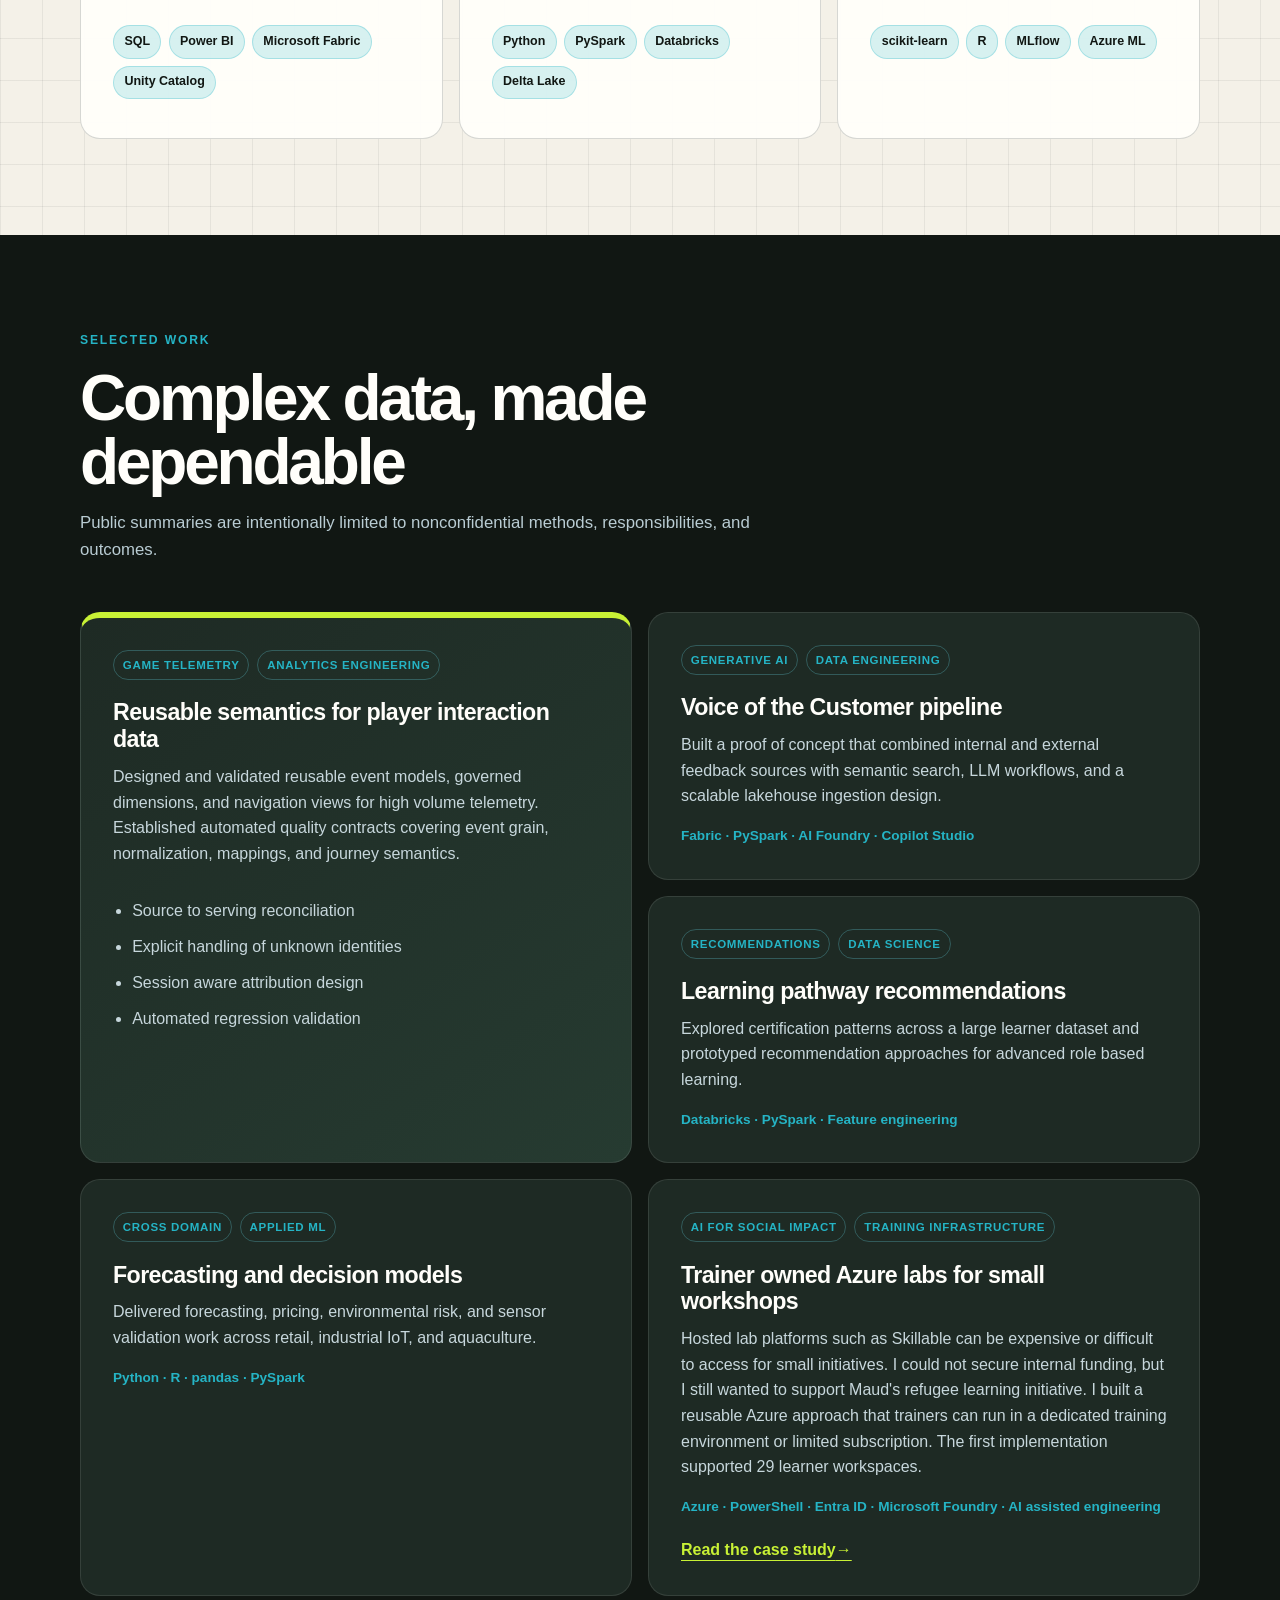
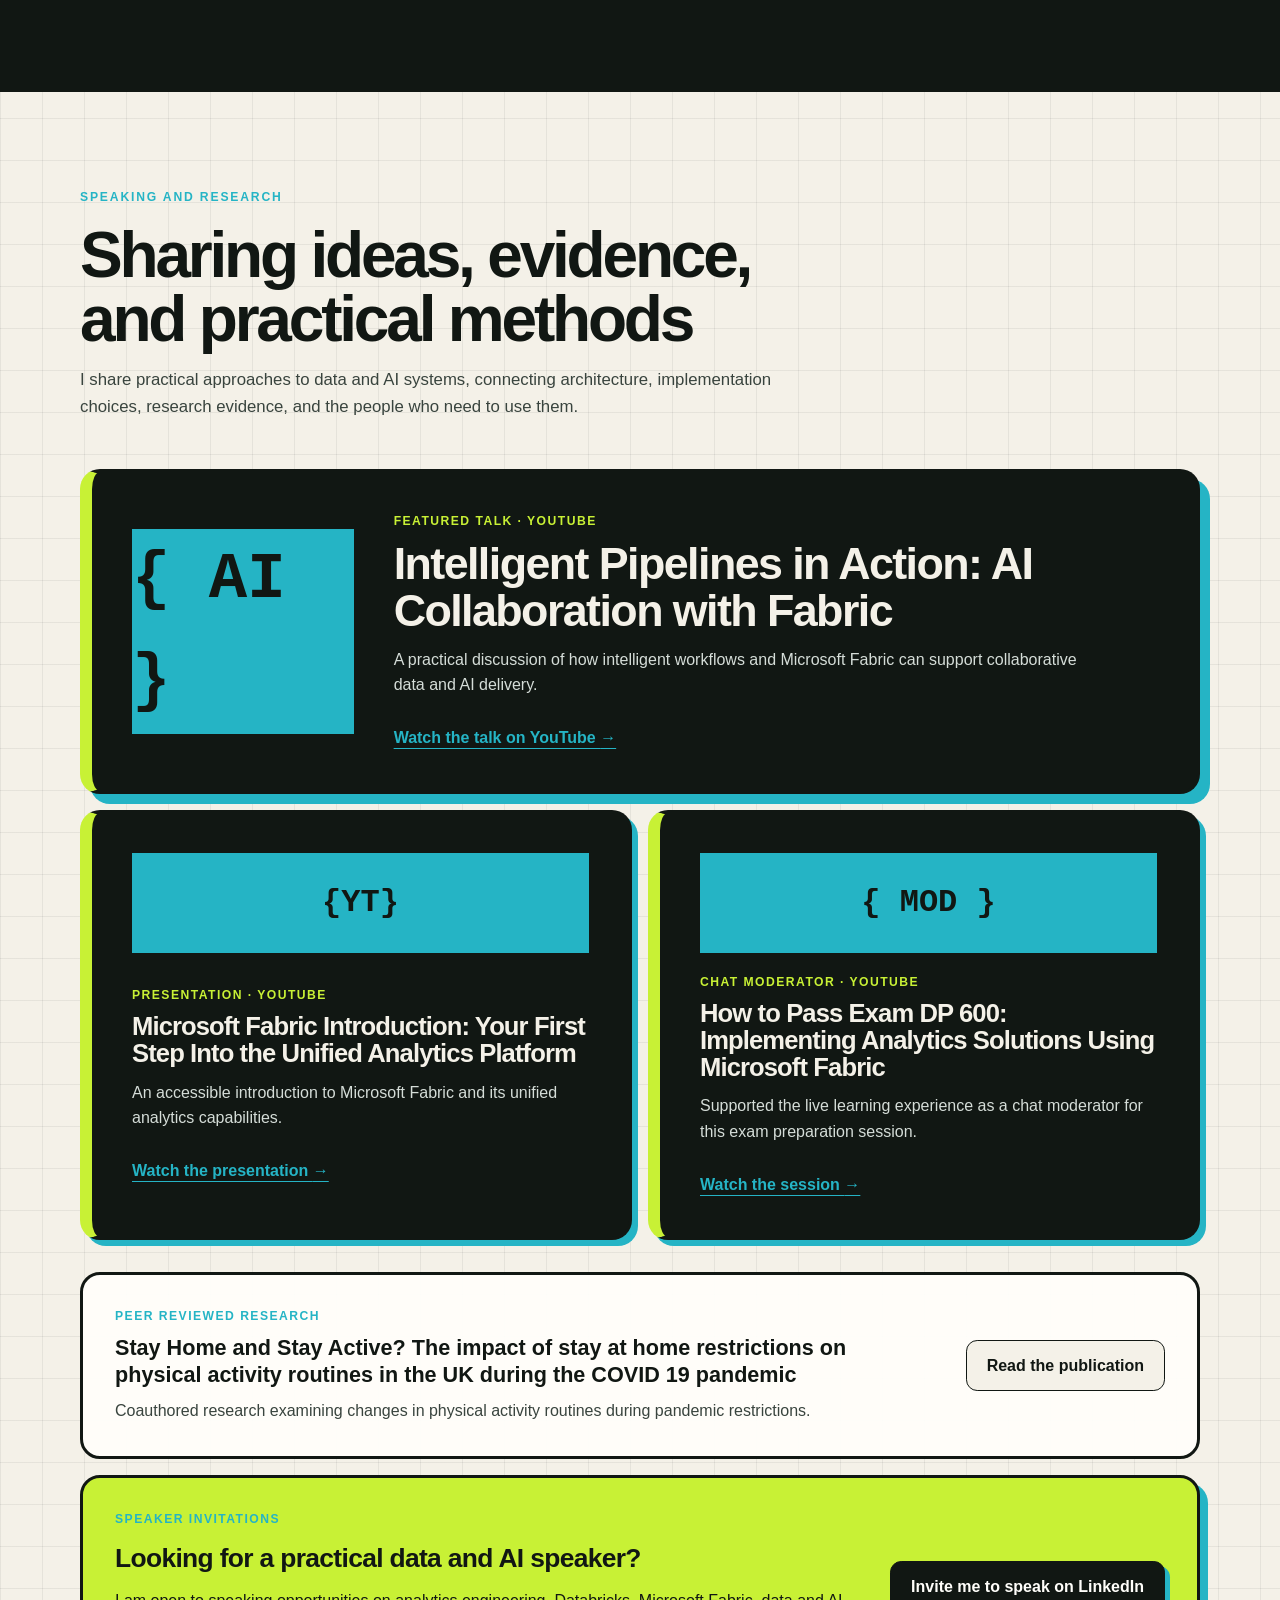
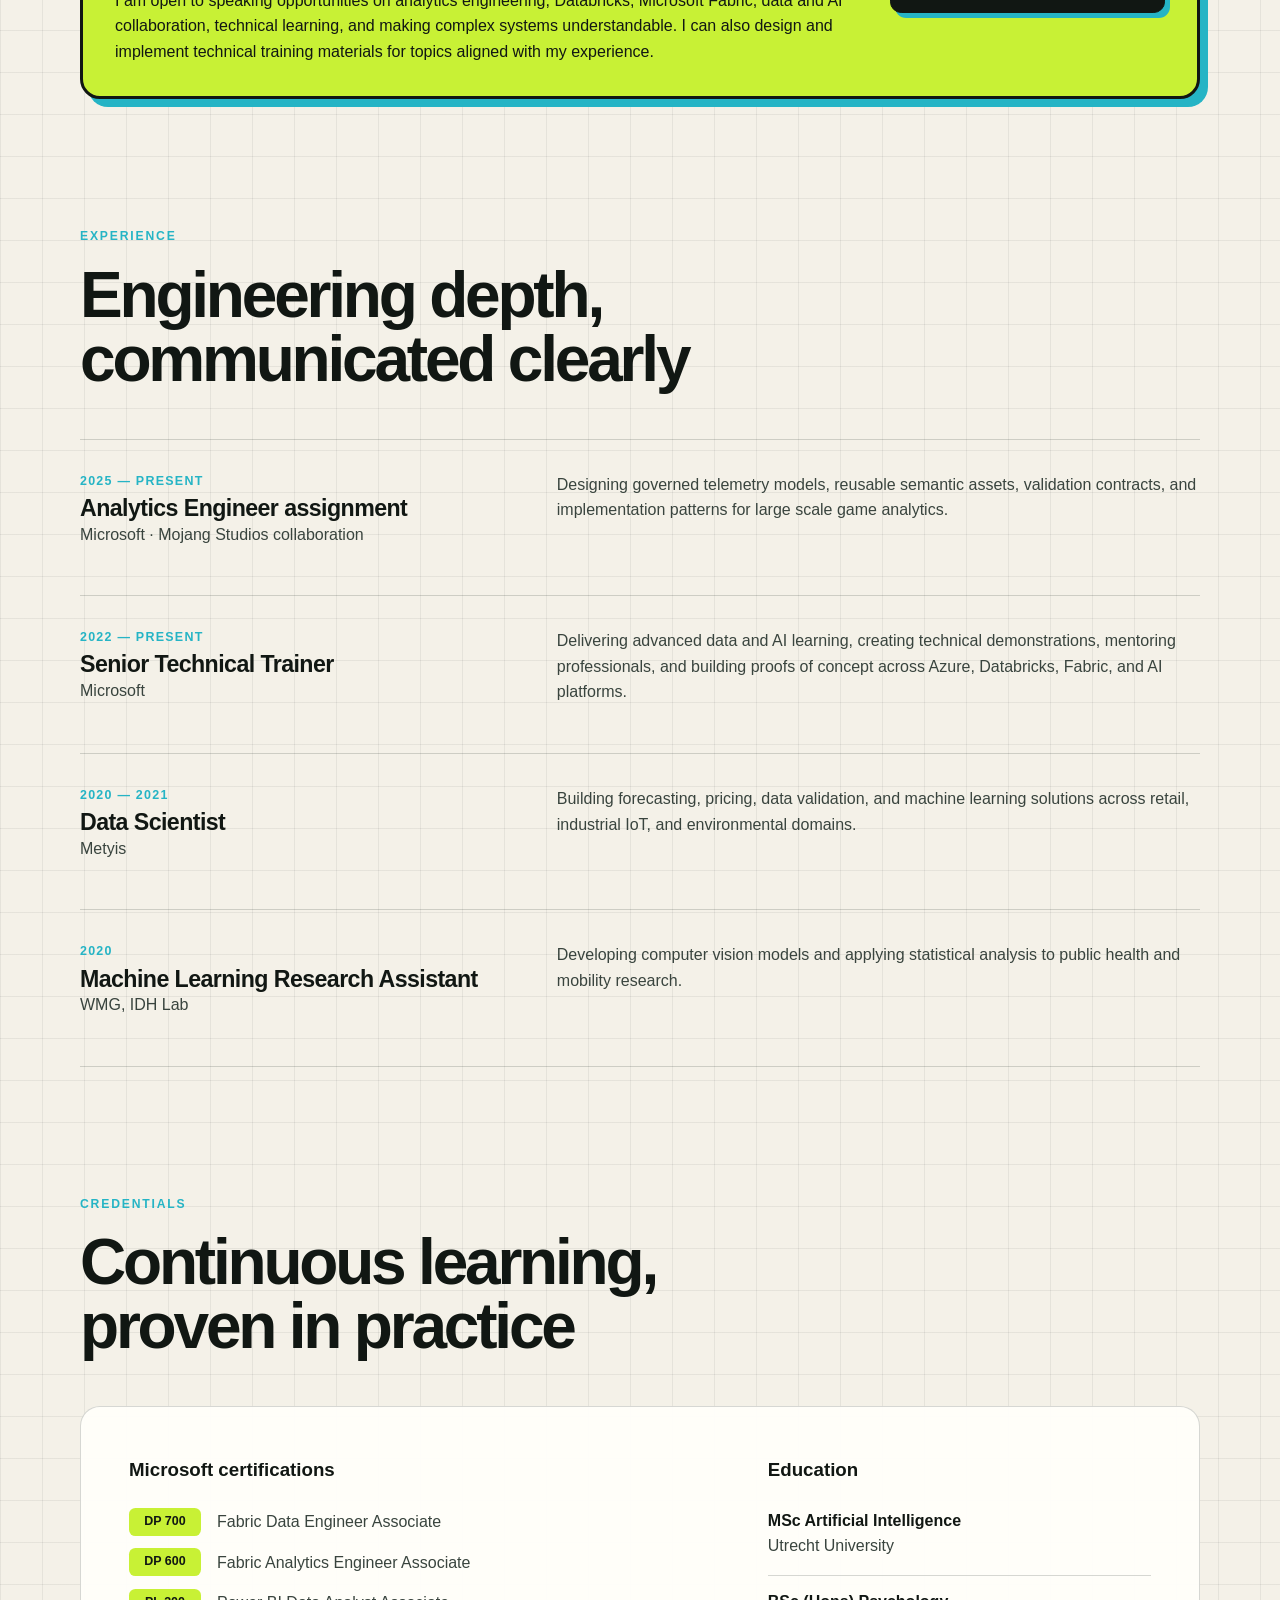
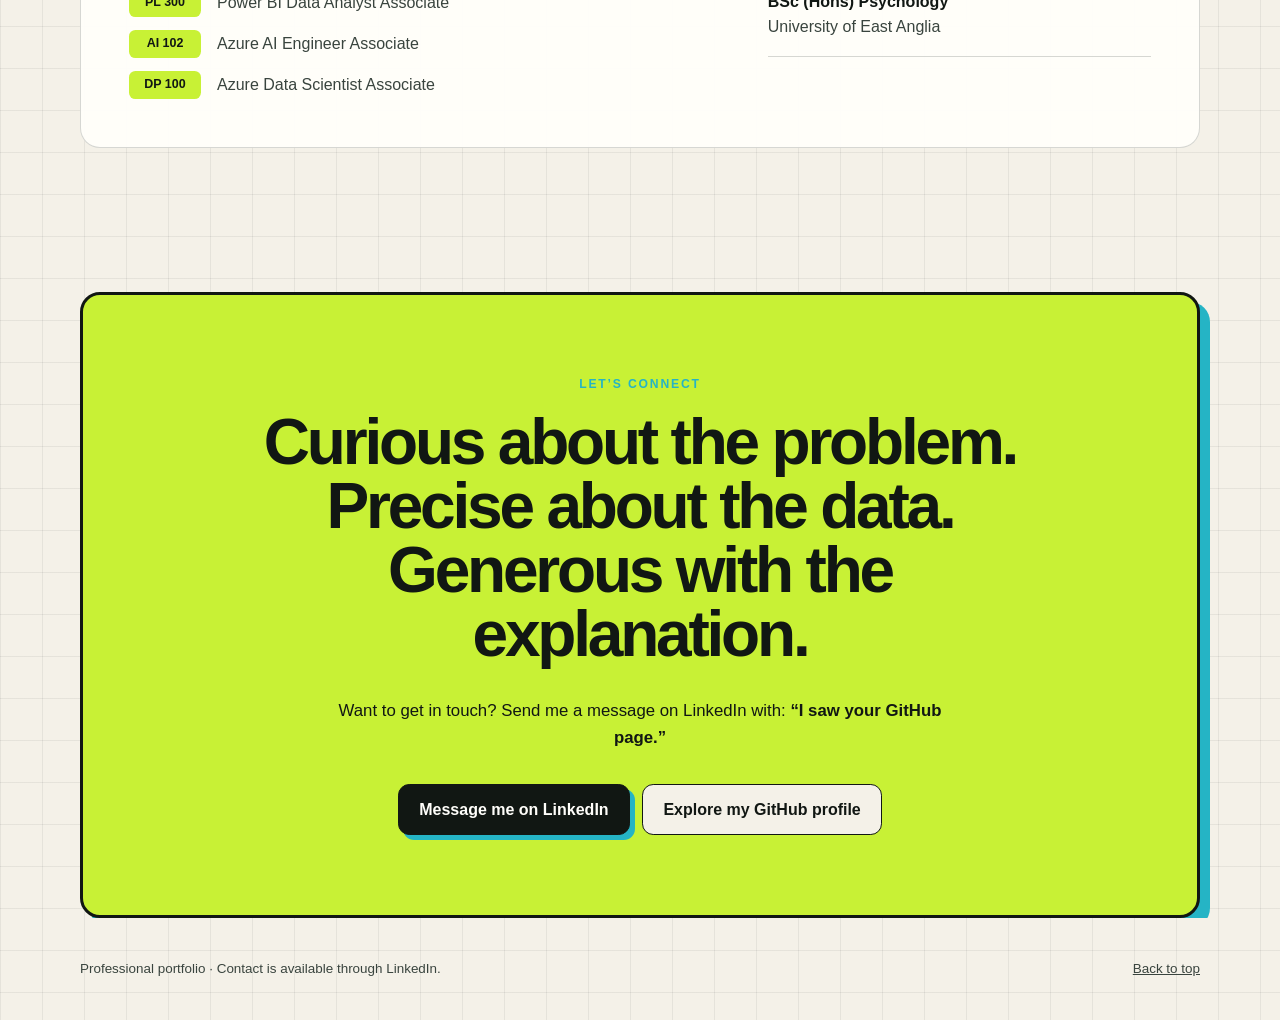
==== commit a616375a: "Expand speaker invitation details Co-authored-by: Copilot <223556219+Copilot@users.noreply.github.co" ====
--- a/index.html
+++ b/index.html
@@ -272,12 +272,13 @@
           <p class="publication-label">Speaker invitations</p>
           <h3>Looking for a practical data and AI speaker?</h3>
           <p>
-            I am open to speaking opportunities on analytics engineering, Microsoft
-            Fabric, data and AI collaboration, technical learning, and making complex
-            systems understandable.
-          </p>
-        </div>
-        <a class="button button-primary" href="https://www.linkedin.com/in/victoria-eshelby-4b489487">Invite me to speak on LinkedIn</a>
+            I am open to speaking opportunities on analytics engineering, Databricks,
+            Microsoft Fabric, data and AI collaboration, technical learning, and making
+            complex systems understandable. I can also design and implement technical
+            training materials for topics aligned with my experience.
+          </p>
+        </div>
+        <a class="button button-primary" href="https://www.linkedin.com/in/victoria-eshelby/">Invite me to speak on LinkedIn</a>
       </aside>
     </section>
 
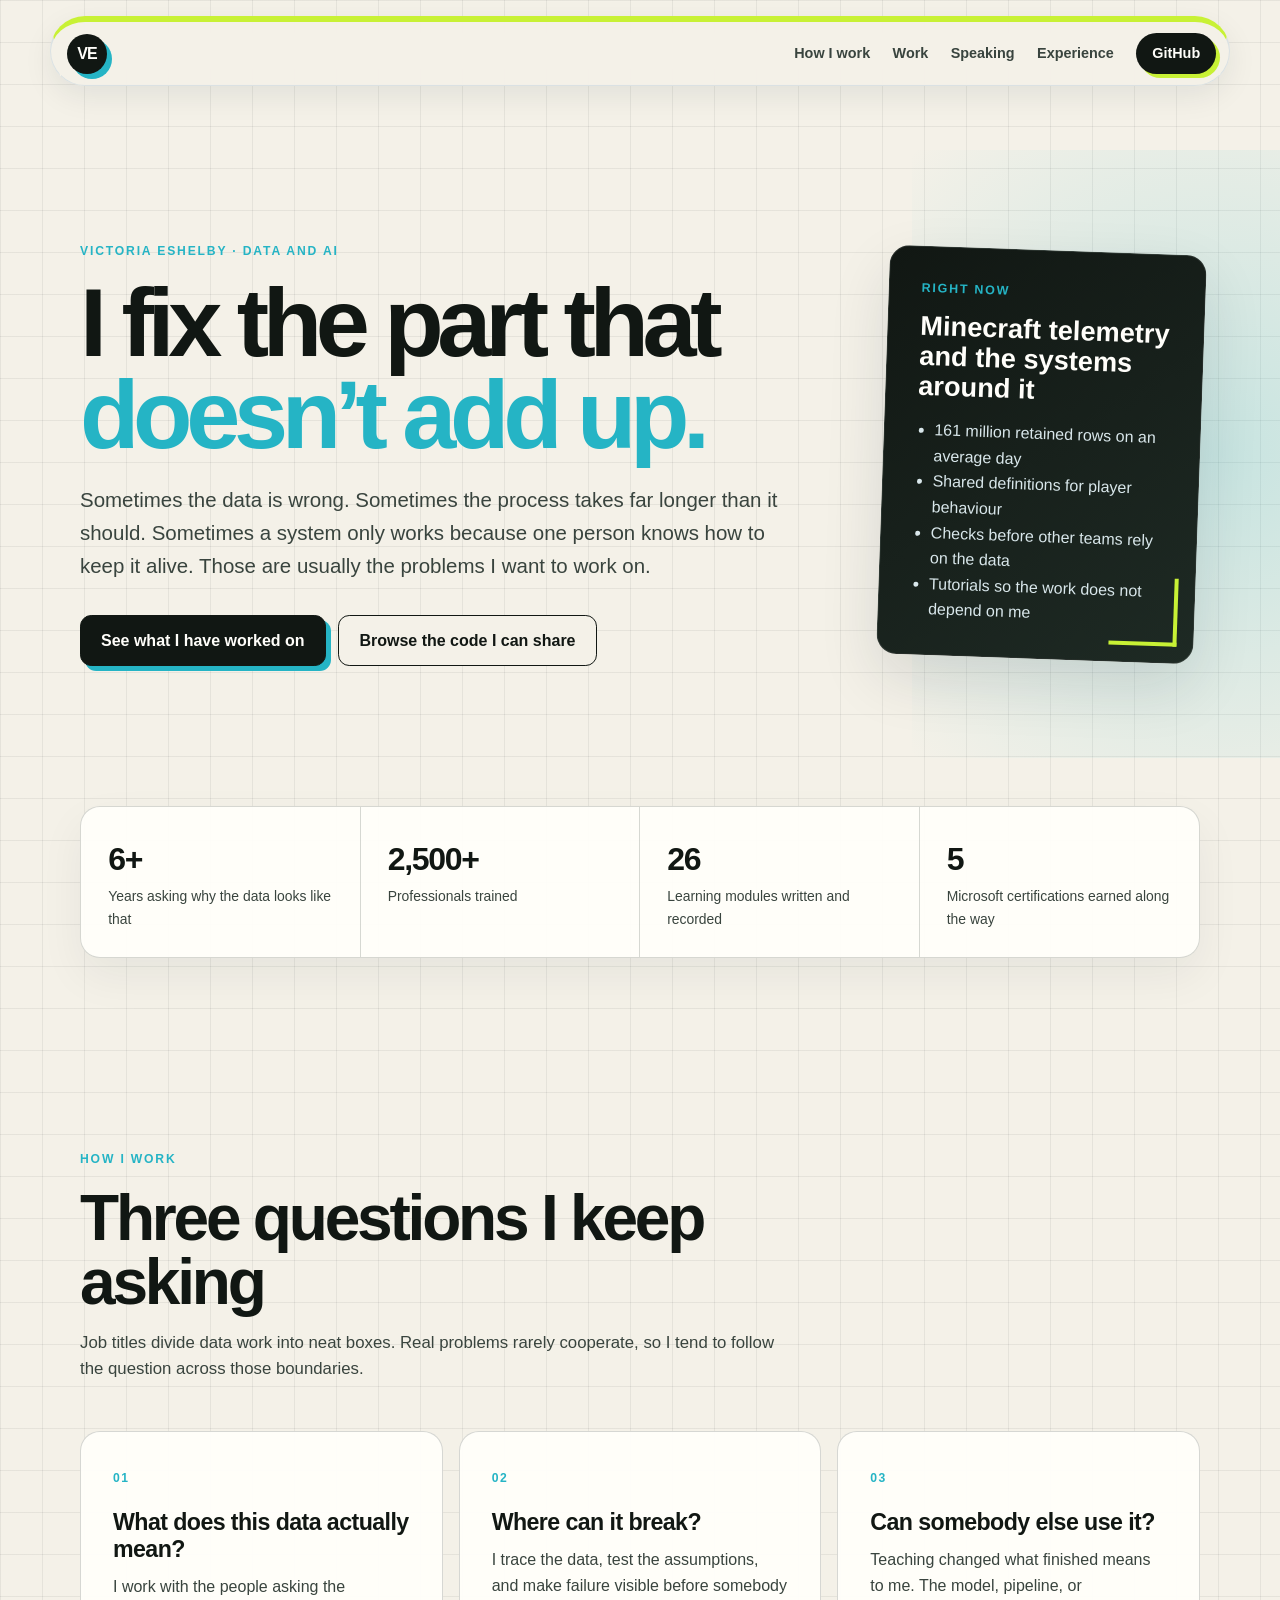
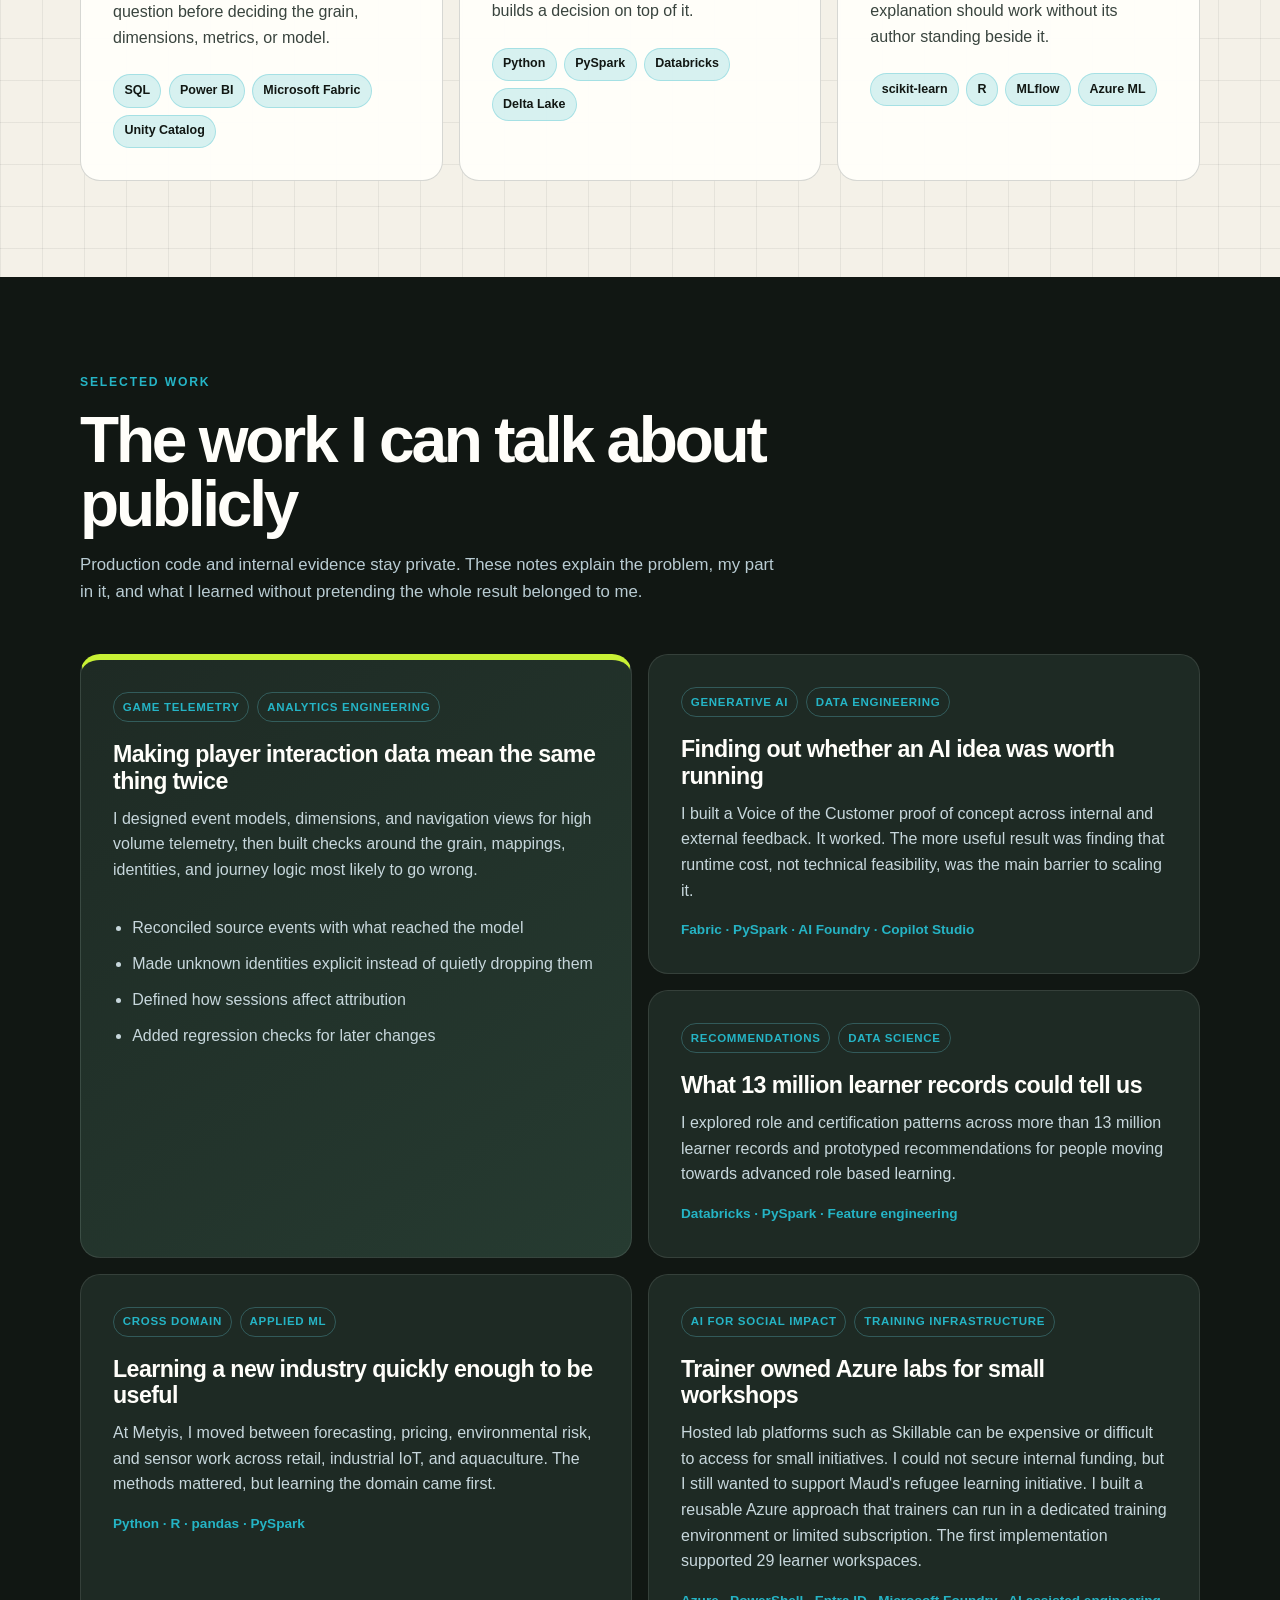
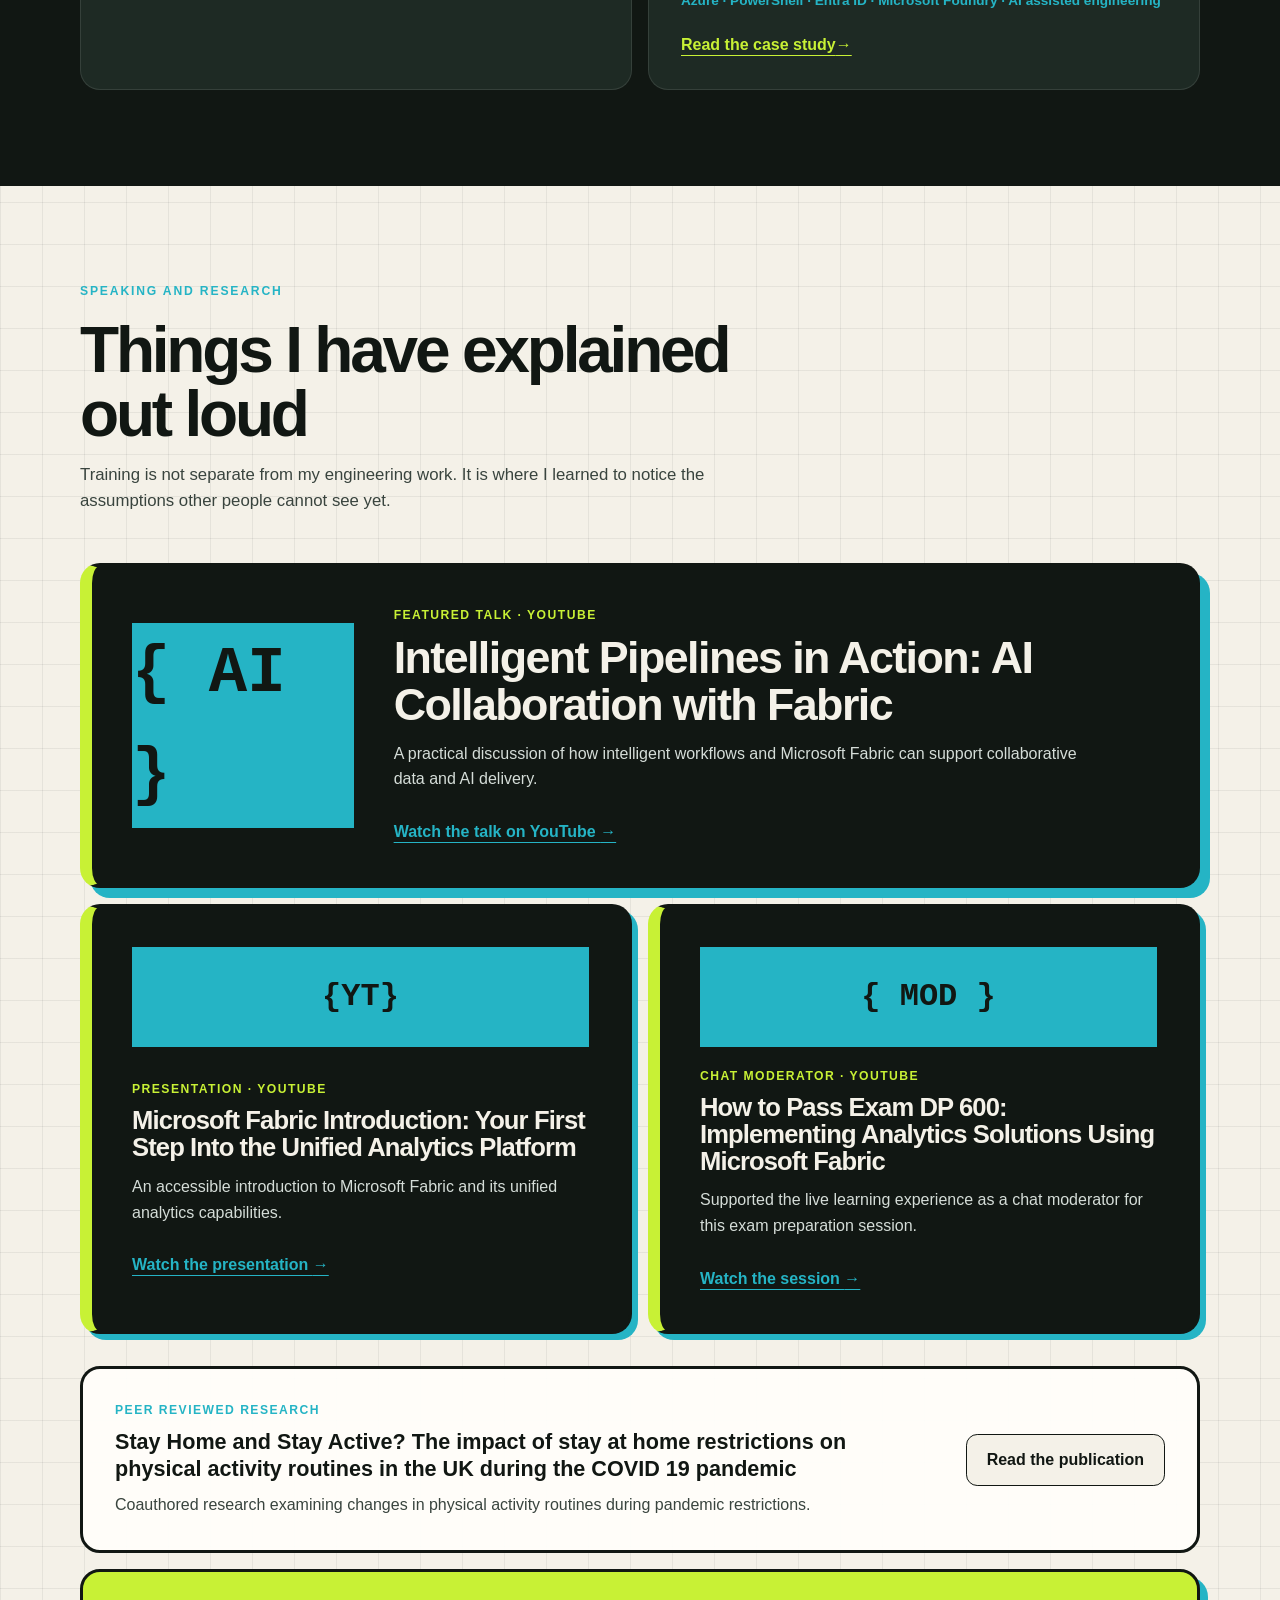
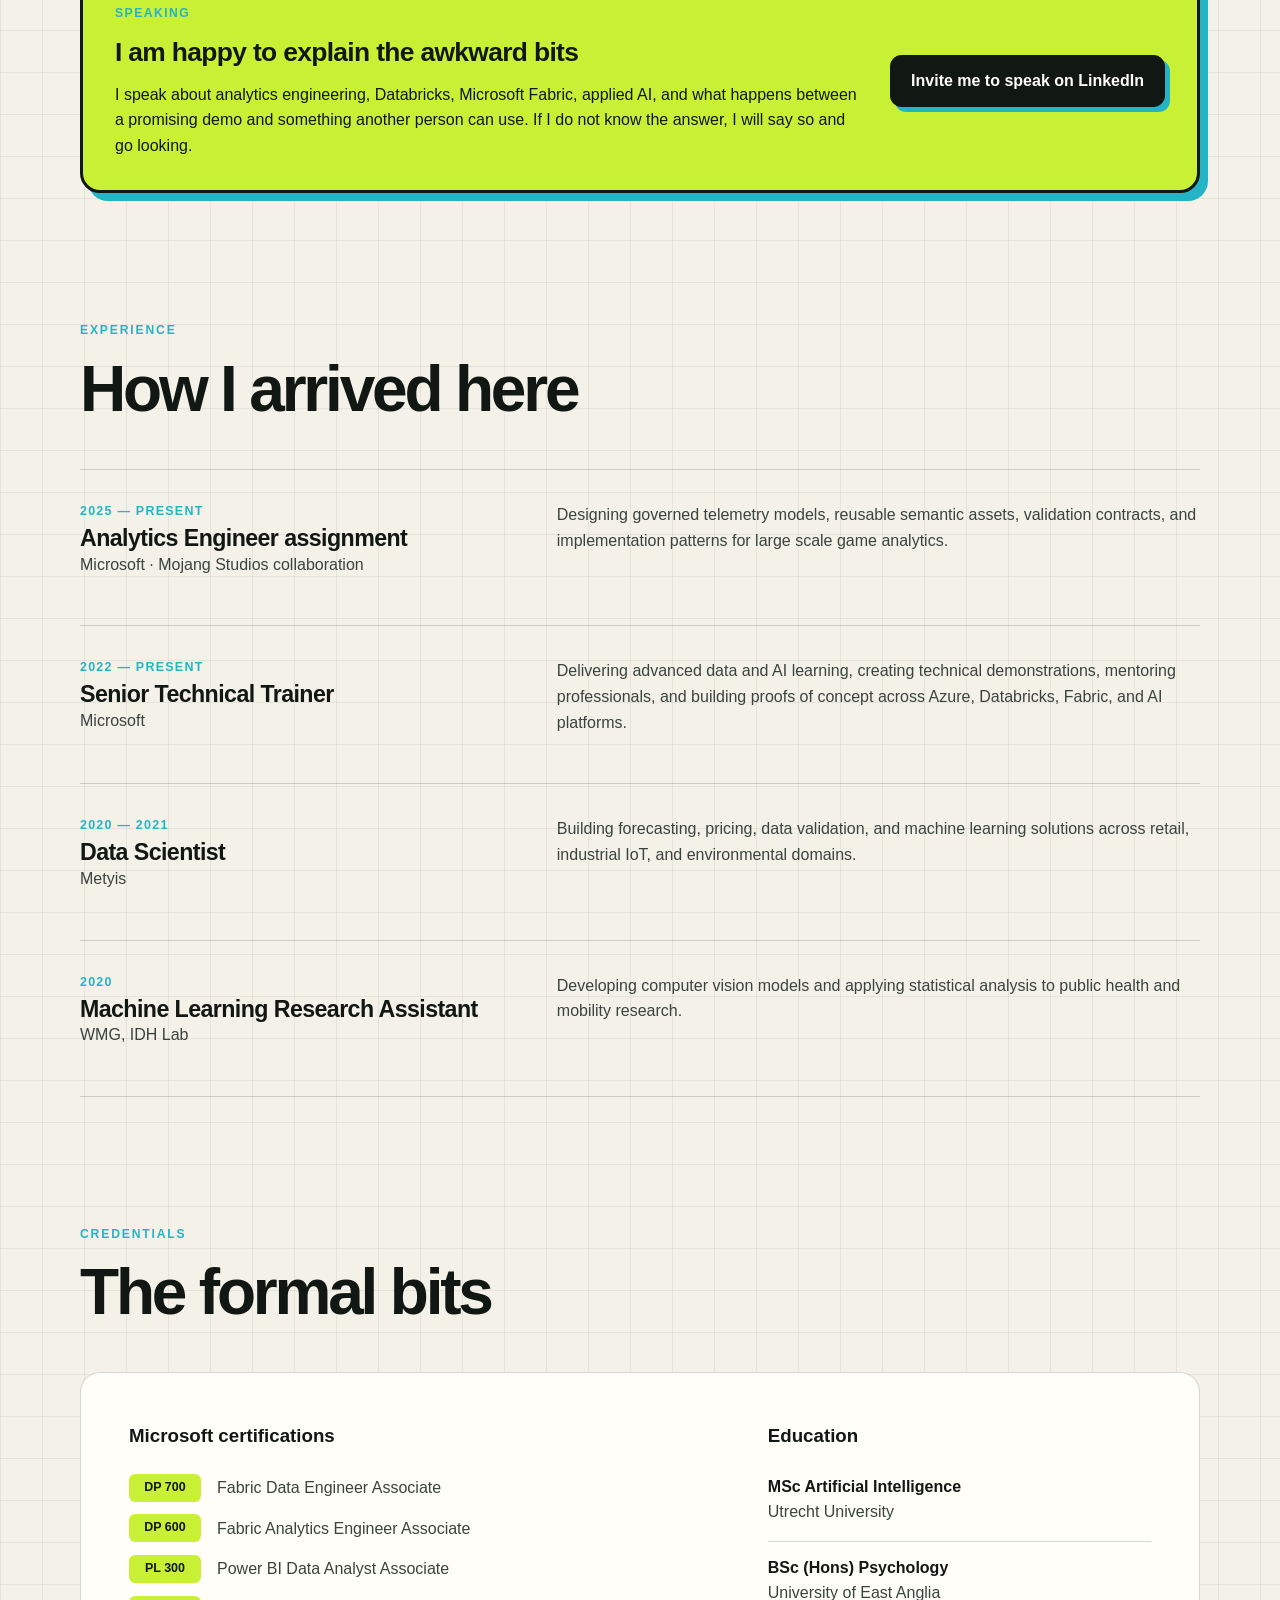
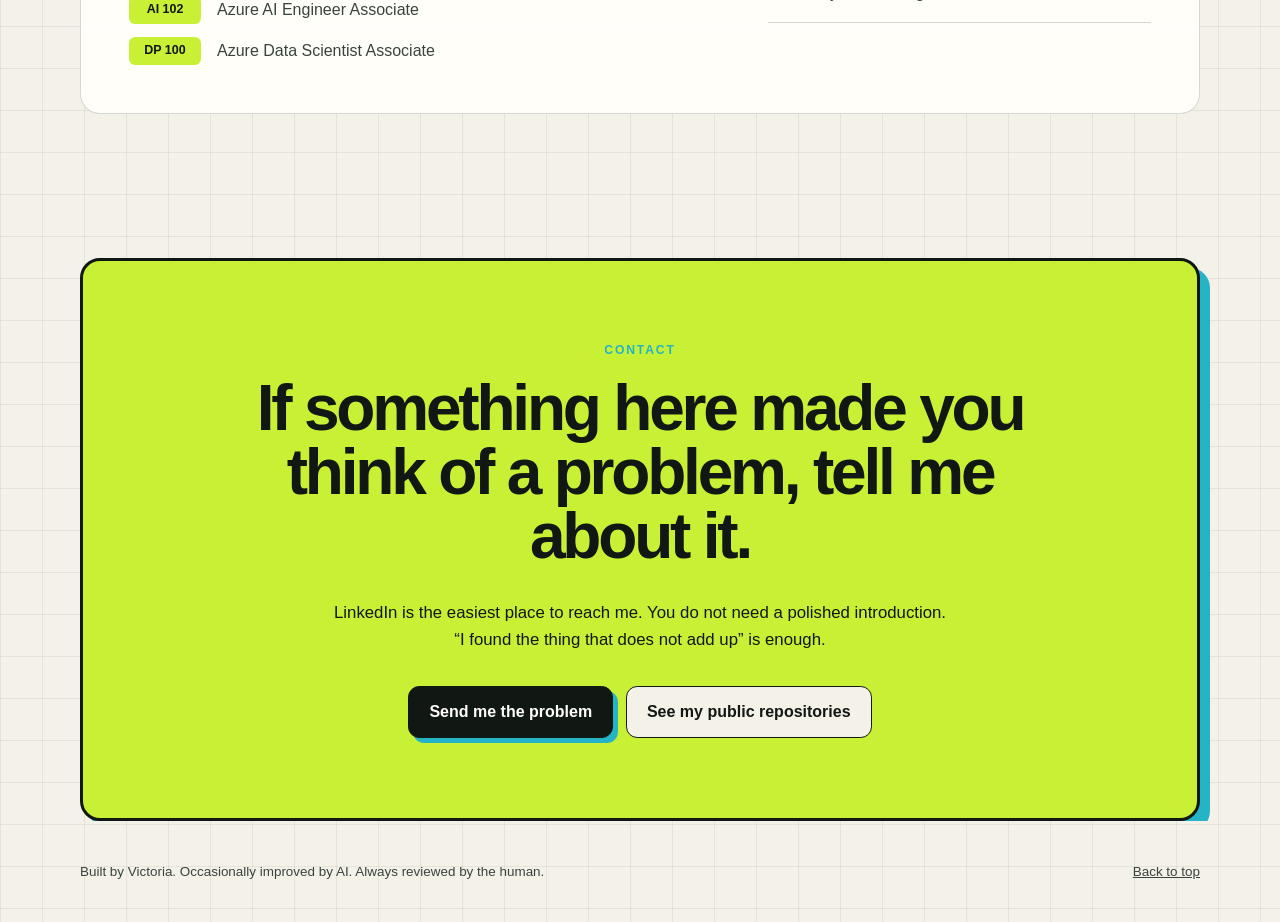
==== commit a31fc358: "Make the portfolio sound more personal Replace capability slogans with concrete questions, honest pr" ====
--- a/index.html
+++ b/index.html
@@ -14,38 +14,38 @@
   <header class="site-header">
     <a class="wordmark" href="#top" aria-label="Portfolio home">VE</a>
     <nav aria-label="Primary navigation">
-      <a href="#expertise">Expertise</a>
+      <a href="#expertise">How I work</a>
       <a href="#work">Work</a>
       <a href="#speaking">Speaking</a>
       <a href="#experience">Experience</a>
-      <a class="nav-cta" href="https://github.com/VEshelbyMTT">GitHub profile</a>
+      <a class="nav-cta" href="https://github.com/VEshelbyMTT">GitHub</a>
     </nav>
   </header>
 
   <main id="main-content">
     <section class="hero" id="top">
       <div class="hero-copy">
-        <p class="eyebrow">Analytics engineering · Data engineering · Data science</p>
-        <h1>Dream. <span>Design. Deliver.</span></h1>
+        <p class="eyebrow">Victoria Eshelby · Data and AI</p>
+        <h1>I fix the part that <span>doesn’t add up.</span></h1>
         <p class="hero-summary">
-          I build governed semantic models, scalable data pipelines, and applied
-          machine learning solutions. My work connects technical depth with clear
-          communication so that data products remain useful beyond delivery.
+          Sometimes the data is wrong. Sometimes the process takes far longer than it
+          should. Sometimes a system only works because one person knows how to keep it
+          alive. Those are usually the problems I want to work on.
         </p>
         <div class="hero-actions">
-          <a class="button button-primary" href="#work">Explore selected work</a>
-          <a class="button button-secondary" href="https://github.com/VEshelbyMTT">View GitHub</a>
+          <a class="button button-primary" href="#work">See what I have worked on</a>
+          <a class="button button-secondary" href="https://github.com/VEshelbyMTT">Browse the code I can share</a>
         </div>
       </div>
 
       <aside class="signal-card" aria-label="Professional focus">
-        <p class="signal-label">Current focus</p>
-        <p class="signal-title">Governed analytics at scale</p>
+        <p class="signal-label">Right now</p>
+        <p class="signal-title">Minecraft telemetry and the systems around it</p>
         <ul>
-          <li>Reusable semantic layers</li>
-          <li>Reliable telemetry models</li>
-          <li>Data quality contracts</li>
-          <li>Production aware analytics</li>
+          <li>161 million retained rows on an average day</li>
+          <li>Shared definitions for player behaviour</li>
+          <li>Checks before other teams rely on the data</li>
+          <li>Tutorials so the work does not depend on me</li>
         </ul>
       </aside>
     </section>
@@ -53,7 +53,7 @@
     <section class="metrics" aria-label="Career highlights">
       <article>
         <strong>6+</strong>
-        <span>Years across data and AI</span>
+        <span>Years asking why the data looks like that</span>
       </article>
       <article>
         <strong>2,500+</strong>
@@ -61,29 +61,29 @@
       </article>
       <article>
         <strong>26</strong>
-        <span>Professional learning modules</span>
+        <span>Learning modules written and recorded</span>
       </article>
       <article>
         <strong>5</strong>
-        <span>Microsoft certifications</span>
+        <span>Microsoft certifications earned along the way</span>
       </article>
     </section>
 
     <section class="section" id="expertise">
       <div class="section-heading">
-        <p class="eyebrow">Expertise</p>
-        <h2>From raw events to decisions</h2>
+        <p class="eyebrow">How I work</p>
+        <h2>Three questions I keep asking</h2>
         <p>
-          I work across the full data lifecycle, from source validation and modelling
-          through to reusable metrics, machine learning, and stakeholder adoption.
+          Job titles divide data work into neat boxes. Real problems rarely cooperate,
+          so I tend to follow the question across those boundaries.
         </p>
       </div>
 
       <div class="expertise-grid">
         <article class="expertise-card">
           <span class="card-index">01</span>
-          <h3>Analytics engineering</h3>
-          <p>Semantic models, dimensional design, governed metrics, self service BI, and stakeholder requirements.</p>
+          <h3>What does this data actually mean?</h3>
+          <p>I work with the people asking the question before deciding the grain, dimensions, metrics, or model.</p>
           <ul class="tag-list" aria-label="Analytics engineering technologies">
             <li>SQL</li>
             <li>Power BI</li>
@@ -94,8 +94,8 @@
 
         <article class="expertise-card">
           <span class="card-index">02</span>
-          <h3>Data engineering</h3>
-          <p>Reliable ingestion, transformation, orchestration, validation, and serving layers for batch and streaming data.</p>
+          <h3>Where can it break?</h3>
+          <p>I trace the data, test the assumptions, and make failure visible before somebody builds a decision on top of it.</p>
           <ul class="tag-list" aria-label="Data engineering technologies">
             <li>Python</li>
             <li>PySpark</li>
@@ -106,8 +106,8 @@
 
         <article class="expertise-card">
           <span class="card-index">03</span>
-          <h3>Applied data science</h3>
-          <p>Forecasting, recommendations, statistical analysis, computer vision, model evaluation, and MLOps.</p>
+          <h3>Can somebody else use it?</h3>
+          <p>Teaching changed what finished means to me. The model, pipeline, or explanation should work without its author standing beside it.</p>
           <ul class="tag-list" aria-label="Data science technologies">
             <li>scikit-learn</li>
             <li>R</li>
@@ -121,10 +121,11 @@
     <section class="section section-dark" id="work">
       <div class="section-heading">
         <p class="eyebrow">Selected work</p>
-        <h2>Complex data, made dependable</h2>
+        <h2>The work I can talk about publicly</h2>
         <p>
-          Public summaries are intentionally limited to nonconfidential methods,
-          responsibilities, and outcomes.
+          Production code and internal evidence stay private. These notes explain the
+          problem, my part in it, and what I learned without pretending the whole result
+          belonged to me.
         </p>
       </div>
 
@@ -134,17 +135,17 @@
             <span>Game telemetry</span>
             <span>Analytics engineering</span>
           </div>
-          <h3>Reusable semantics for player interaction data</h3>
-          <p>
-            Designed and validated reusable event models, governed dimensions, and
-            navigation views for high volume telemetry. Established automated quality
-            contracts covering event grain, normalization, mappings, and journey semantics.
+          <h3>Making player interaction data mean the same thing twice</h3>
+          <p>
+            I designed event models, dimensions, and navigation views for high volume
+            telemetry, then built checks around the grain, mappings, identities, and
+            journey logic most likely to go wrong.
           </p>
           <ul class="outcome-list">
-            <li>Source to serving reconciliation</li>
-            <li>Explicit handling of unknown identities</li>
-            <li>Session aware attribution design</li>
-            <li>Automated regression validation</li>
+            <li>Reconciled source events with what reached the model</li>
+            <li>Made unknown identities explicit instead of quietly dropping them</li>
+            <li>Defined how sessions affect attribution</li>
+            <li>Added regression checks for later changes</li>
           </ul>
         </article>
 
@@ -153,11 +154,11 @@
             <span>Generative AI</span>
             <span>Data engineering</span>
           </div>
-          <h3>Voice of the Customer pipeline</h3>
-          <p>
-            Built a proof of concept that combined internal and external feedback
-            sources with semantic search, LLM workflows, and a scalable lakehouse
-            ingestion design.
+          <h3>Finding out whether an AI idea was worth running</h3>
+          <p>
+            I built a Voice of the Customer proof of concept across internal and external
+            feedback. It worked. The more useful result was finding that runtime cost, not
+            technical feasibility, was the main barrier to scaling it.
           </p>
           <p class="stack">Fabric · PySpark · AI Foundry · Copilot Studio</p>
         </article>
@@ -167,10 +168,11 @@
             <span>Recommendations</span>
             <span>Data science</span>
           </div>
-          <h3>Learning pathway recommendations</h3>
-          <p>
-            Explored certification patterns across a large learner dataset and
-            prototyped recommendation approaches for advanced role based learning.
+          <h3>What 13 million learner records could tell us</h3>
+          <p>
+            I explored role and certification patterns across more than 13 million
+            learner records and prototyped recommendations for people moving towards
+            advanced role based learning.
           </p>
           <p class="stack">Databricks · PySpark · Feature engineering</p>
         </article>
@@ -180,10 +182,11 @@
             <span>Cross domain</span>
             <span>Applied ML</span>
           </div>
-          <h3>Forecasting and decision models</h3>
-          <p>
-            Delivered forecasting, pricing, environmental risk, and sensor validation
-            work across retail, industrial IoT, and aquaculture.
+          <h3>Learning a new industry quickly enough to be useful</h3>
+          <p>
+            At Metyis, I moved between forecasting, pricing, environmental risk, and
+            sensor work across retail, industrial IoT, and aquaculture. The methods
+            mattered, but learning the domain came first.
           </p>
           <p class="stack">Python · R · pandas · PySpark</p>
         </article>
@@ -210,10 +213,10 @@
     <section class="section speaking" id="speaking">
       <div class="section-heading">
         <p class="eyebrow">Speaking and research</p>
-        <h2>Sharing ideas, evidence, and practical methods</h2>
+        <h2>Things I have explained out loud</h2>
         <p>
-          I share practical approaches to data and AI systems, connecting architecture,
-          implementation choices, research evidence, and the people who need to use them.
+          Training is not separate from my engineering work. It is where I learned to
+          notice the assumptions other people cannot see yet.
         </p>
       </div>
 
@@ -269,13 +272,12 @@
 
       <aside class="speaker-cta">
         <div>
-          <p class="publication-label">Speaker invitations</p>
-          <h3>Looking for a practical data and AI speaker?</h3>
-          <p>
-            I am open to speaking opportunities on analytics engineering, Databricks,
-            Microsoft Fabric, data and AI collaboration, technical learning, and making
-            complex systems understandable. I can also design and implement technical
-            training materials for topics aligned with my experience.
+          <p class="publication-label">Speaking</p>
+          <h3>I am happy to explain the awkward bits</h3>
+          <p>
+            I speak about analytics engineering, Databricks, Microsoft Fabric, applied
+            AI, and what happens between a promising demo and something another person
+            can use. If I do not know the answer, I will say so and go looking.
           </p>
         </div>
         <a class="button button-primary" href="https://www.linkedin.com/in/victoria-eshelby/">Invite me to speak on LinkedIn</a>
@@ -285,7 +287,7 @@
     <section class="section" id="experience">
       <div class="section-heading">
         <p class="eyebrow">Experience</p>
-        <h2>Engineering depth, communicated clearly</h2>
+        <h2>How I arrived here</h2>
       </div>
 
       <div class="timeline">
@@ -343,7 +345,7 @@
     <section class="section credentials">
       <div class="section-heading">
         <p class="eyebrow">Credentials</p>
-        <h2>Continuous learning, proven in practice</h2>
+        <h2>The formal bits</h2>
       </div>
 
       <div class="credentials-layout">
@@ -374,21 +376,21 @@
     </section>
 
     <section class="closing">
-      <p class="eyebrow">Let’s connect</p>
-      <h2>Curious about the problem. Precise about the data. Generous with the explanation.</h2>
+      <p class="eyebrow">Contact</p>
+      <h2>If something here made you think of a problem, tell me about it.</h2>
       <p class="closing-copy">
-        Want to get in touch? Send me a message on LinkedIn with:
-        <strong>“I saw your GitHub page.”</strong>
+        LinkedIn is the easiest place to reach me. You do not need a polished introduction.
+        “I found the thing that does not add up” is enough.
       </p>
       <div class="hero-actions closing-actions">
-        <a class="button button-primary" href="https://www.linkedin.com/in/victoria-eshelby-4b489487">Message me on LinkedIn</a>
-        <a class="button button-secondary" href="https://github.com/VEshelbyMTT">Explore my GitHub profile</a>
+        <a class="button button-primary" href="https://www.linkedin.com/in/victoria-eshelby-4b489487">Send me the problem</a>
+        <a class="button button-secondary" href="https://github.com/VEshelbyMTT">See my public repositories</a>
       </div>
     </section>
   </main>
 
   <footer>
-    <p>Professional portfolio · Contact is available through LinkedIn.</p>
+    <p>Built by Victoria. Occasionally improved by AI. Always reviewed by the human.</p>
     <a href="#top">Back to top</a>
   </footer>
 </body>
--- a/styles.css
+++ b/styles.css
@@ -25,6 +25,7 @@
 
 body {
   margin: 0;
+  overflow-x: hidden;
   color: var(--ink);
   background-color: var(--paper);
   background-image:
@@ -166,8 +167,7 @@
 
 h1 span {
   display: inline;
-  color: var(--ink);
-  background: linear-gradient(transparent 58%, var(--cyan) 58%);
+  color: var(--cyan);
 }
 
 .hero-summary {
@@ -854,6 +854,10 @@
 }
 
 @media (max-width: 820px) {
+  .site-header {
+    position: static;
+  }
+
   nav > a:not(.nav-cta) {
     display: none;
   }
@@ -866,8 +870,19 @@
     padding-top: 5rem;
   }
 
+  .hero > *,
+  .case-hero > * {
+    min-width: 0;
+  }
+
   .signal-card {
+    max-width: 100%;
     transform: none;
+  }
+
+  .signal-title,
+  .signal-card li {
+    overflow-wrap: anywhere;
   }
 
   .metrics {
@@ -933,7 +948,9 @@
 
 @media (max-width: 520px) {
   .site-header {
+    width: calc(100% - 1rem);
     margin-top: 0.5rem;
+    padding-left: 0.7rem;
   }
 
   nav {
@@ -941,7 +958,7 @@
   }
 
   nav .nav-cta {
-    padding: 0.5rem 0.8rem;
+    padding: 0.5rem 0.7rem;
     font-size: 0.78rem;
   }
 
@@ -951,7 +968,7 @@
 
   .hero,
   .case-hero {
-    padding-top: 4rem;
+    padding-top: 3rem;
   }
 
   .metrics {
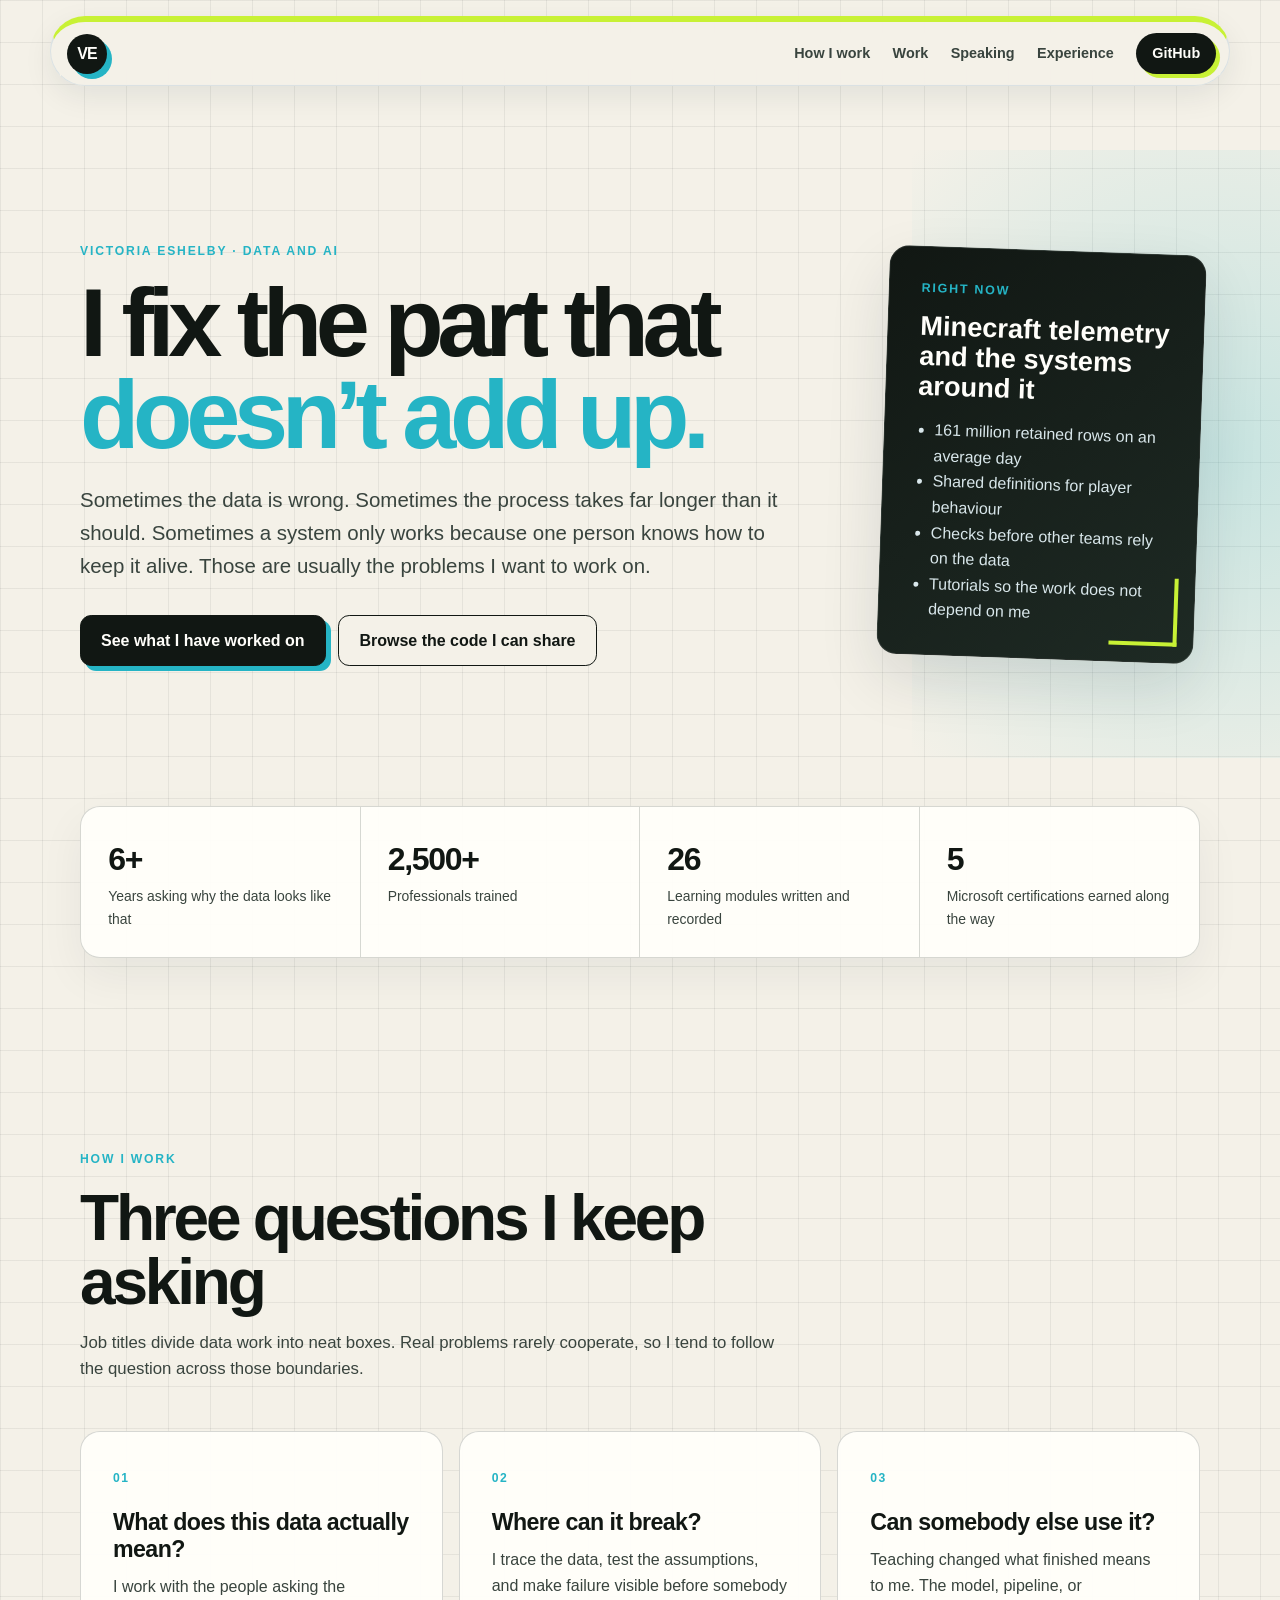
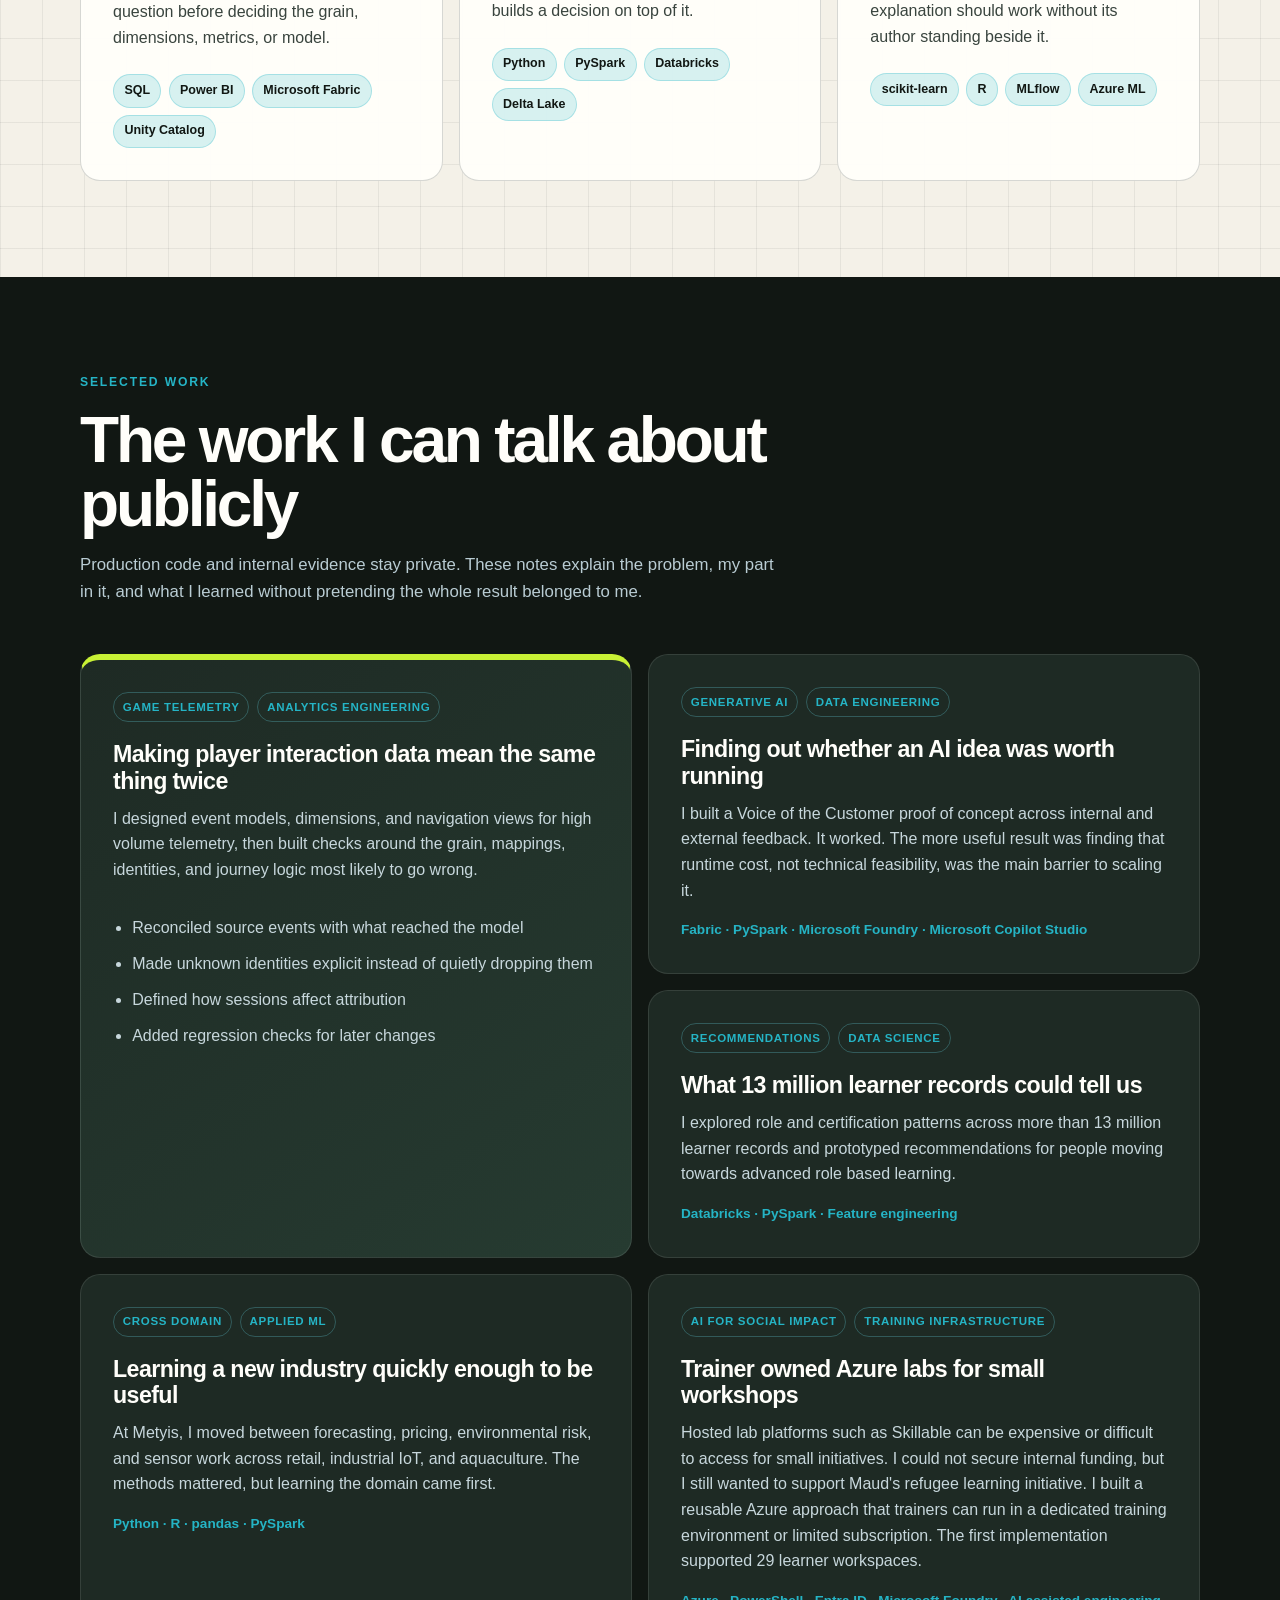
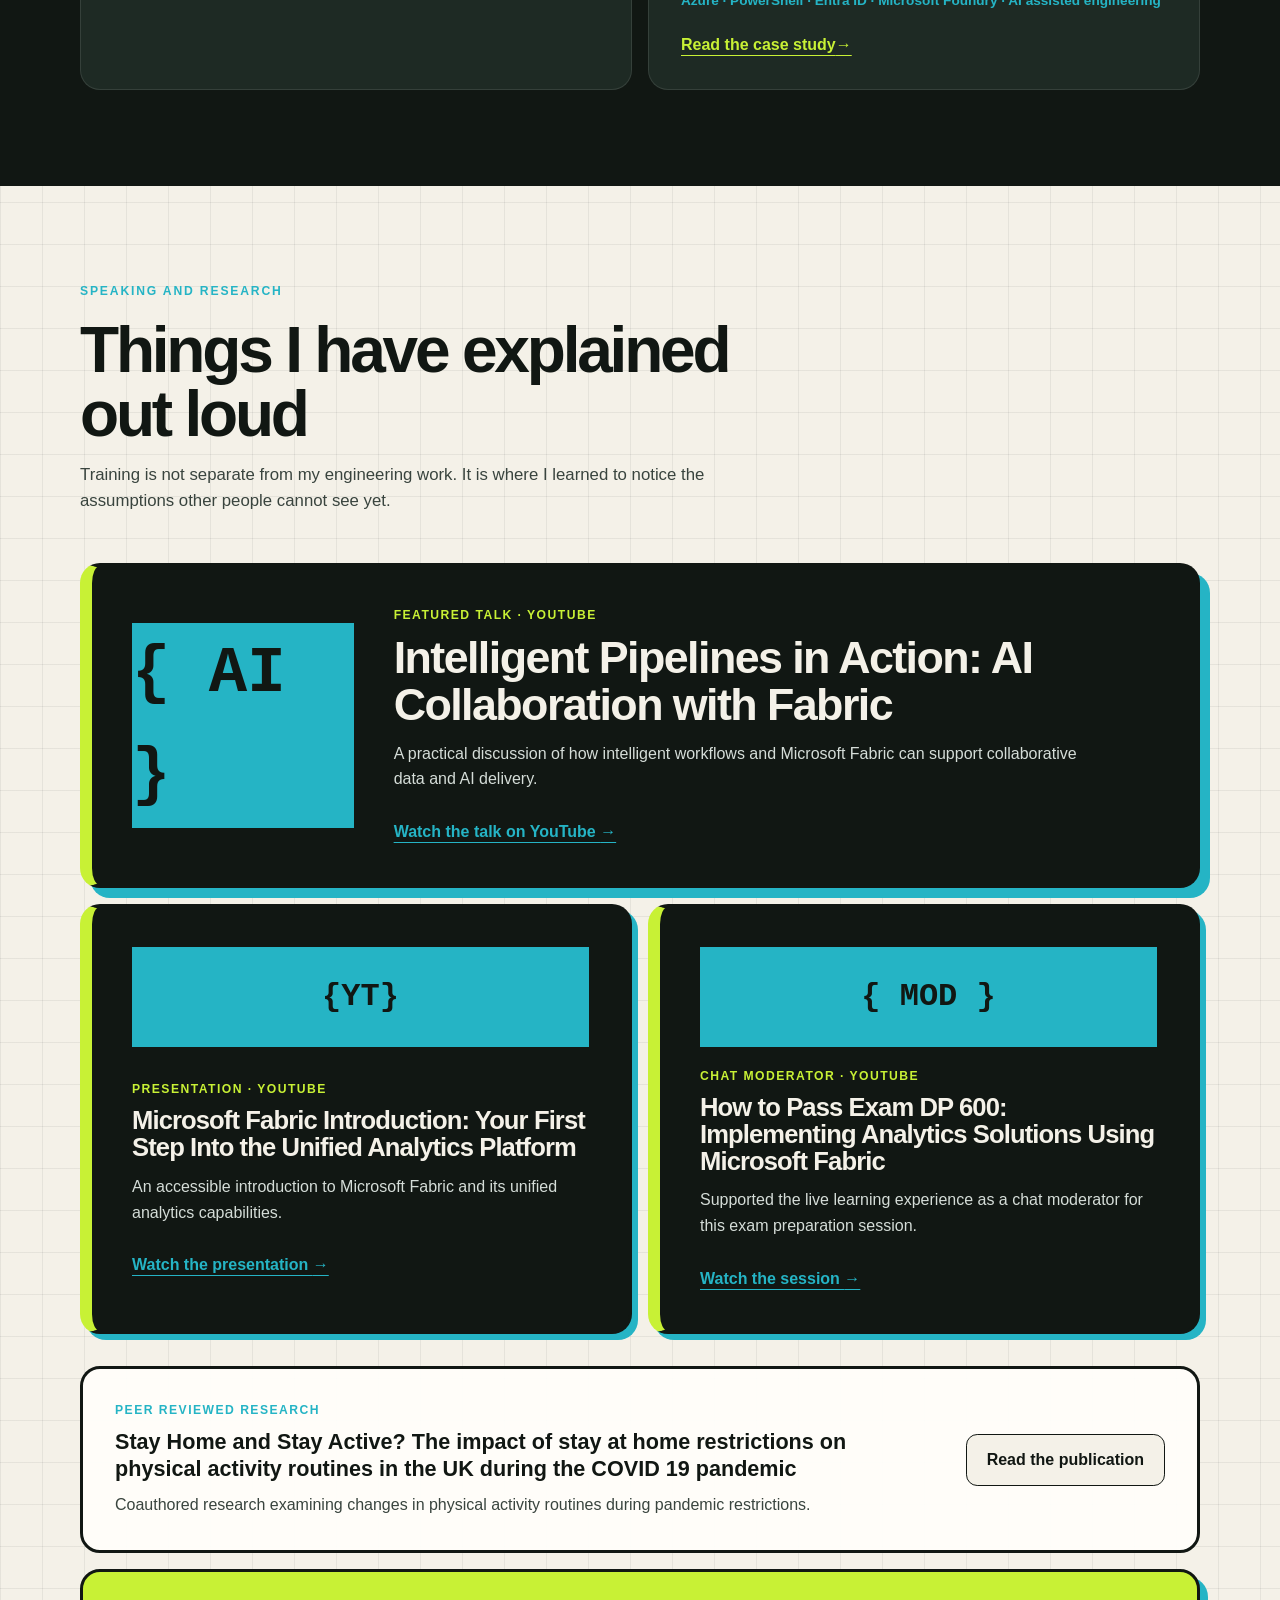
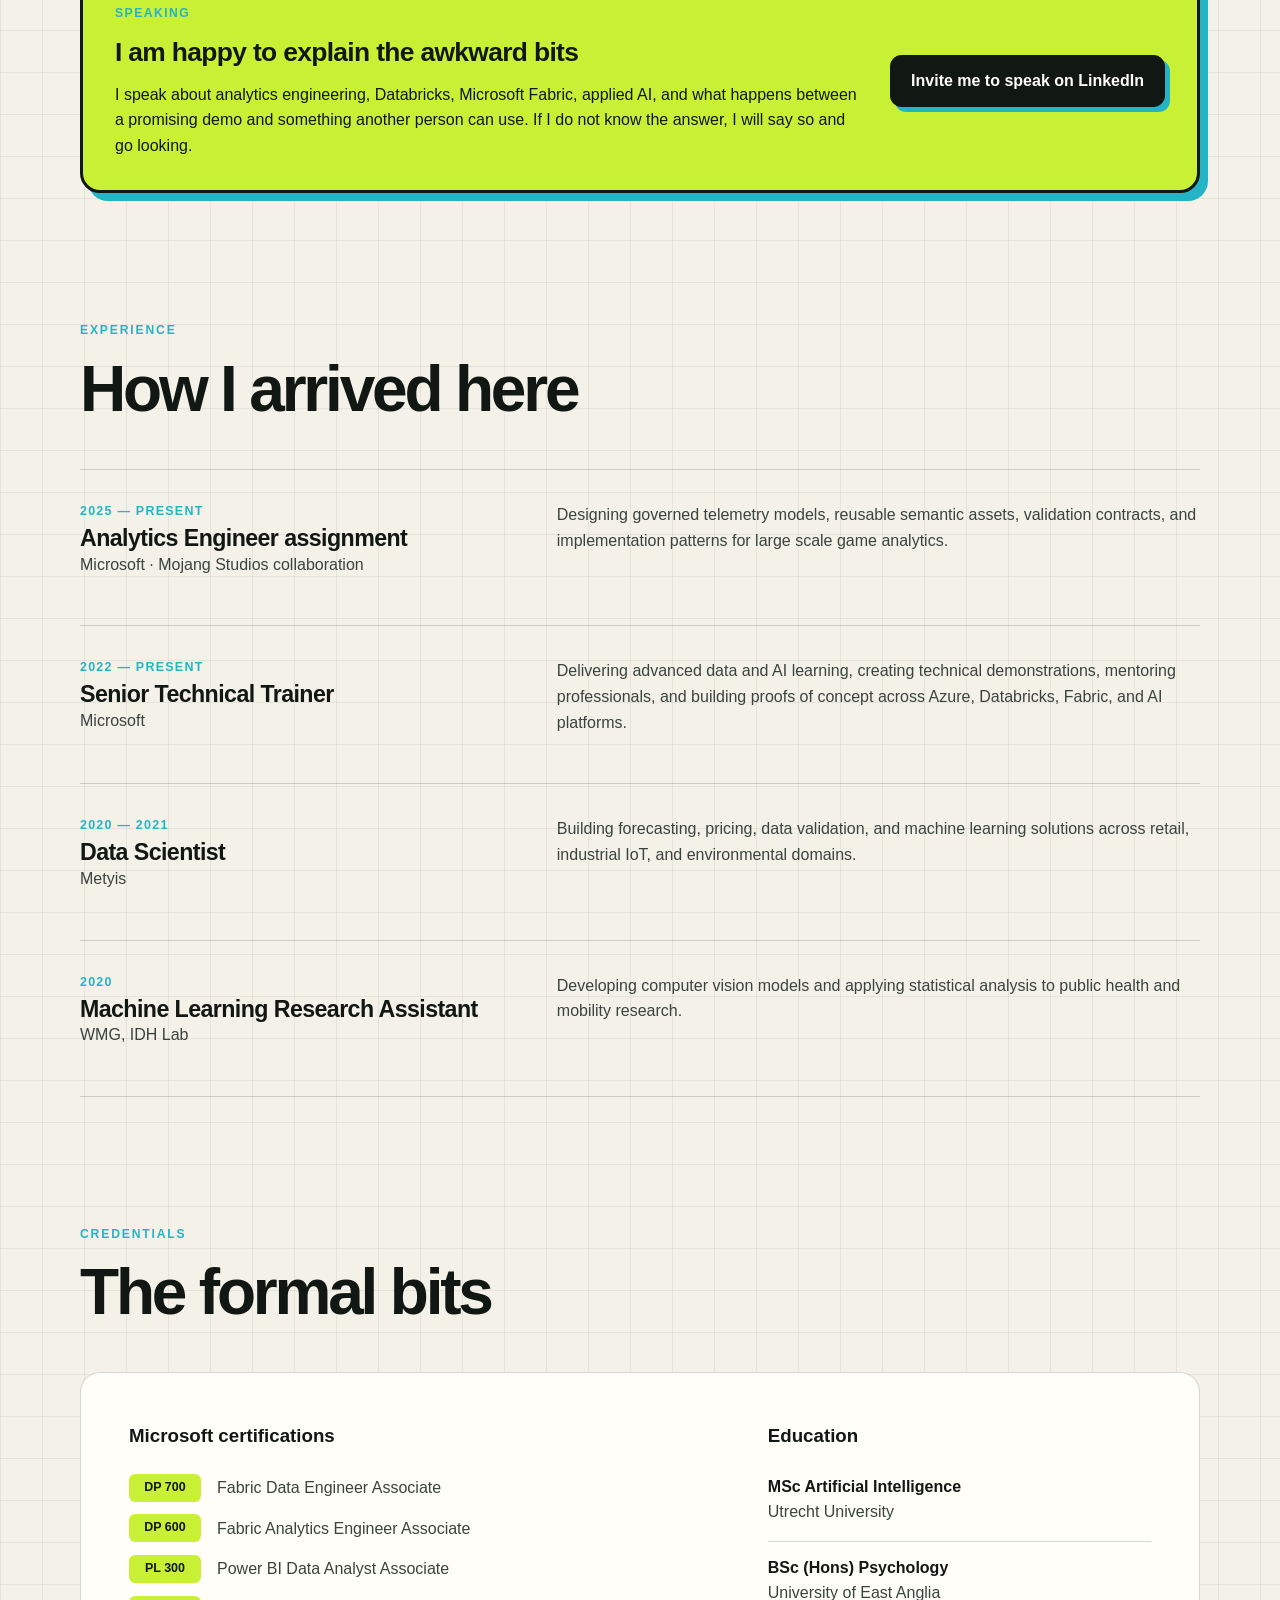
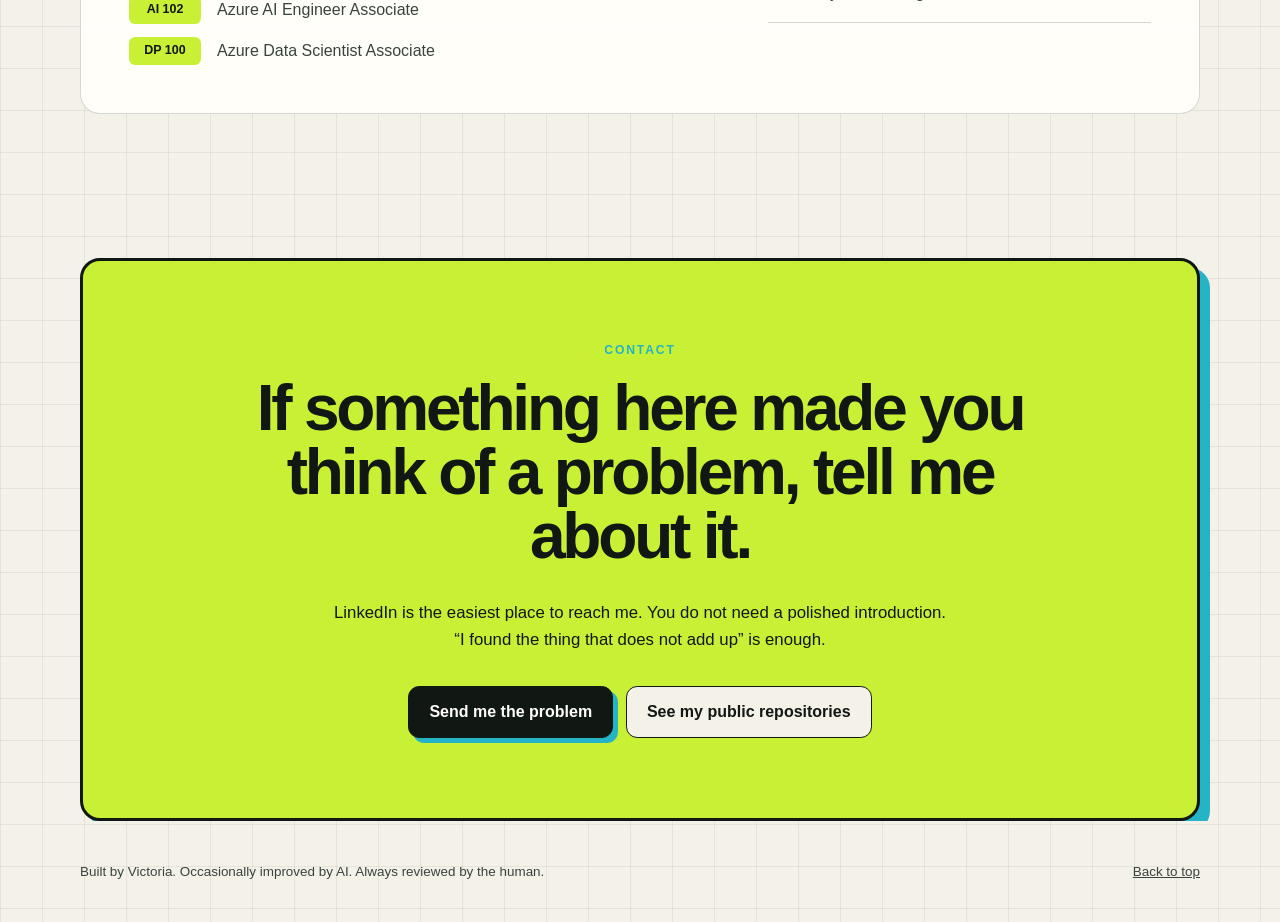
==== commit d88f73b9: "Use current Microsoft Foundry names Replace legacy AI Foundry and unqualified Copilot Studio wording" ====
--- a/index.html
+++ b/index.html
@@ -160,7 +160,7 @@
             feedback. It worked. The more useful result was finding that runtime cost, not
             technical feasibility, was the main barrier to scaling it.
           </p>
-          <p class="stack">Fabric · PySpark · AI Foundry · Copilot Studio</p>
+          <p class="stack">Fabric · PySpark · Microsoft Foundry · Microsoft Copilot Studio</p>
         </article>
 
         <article class="work-card">
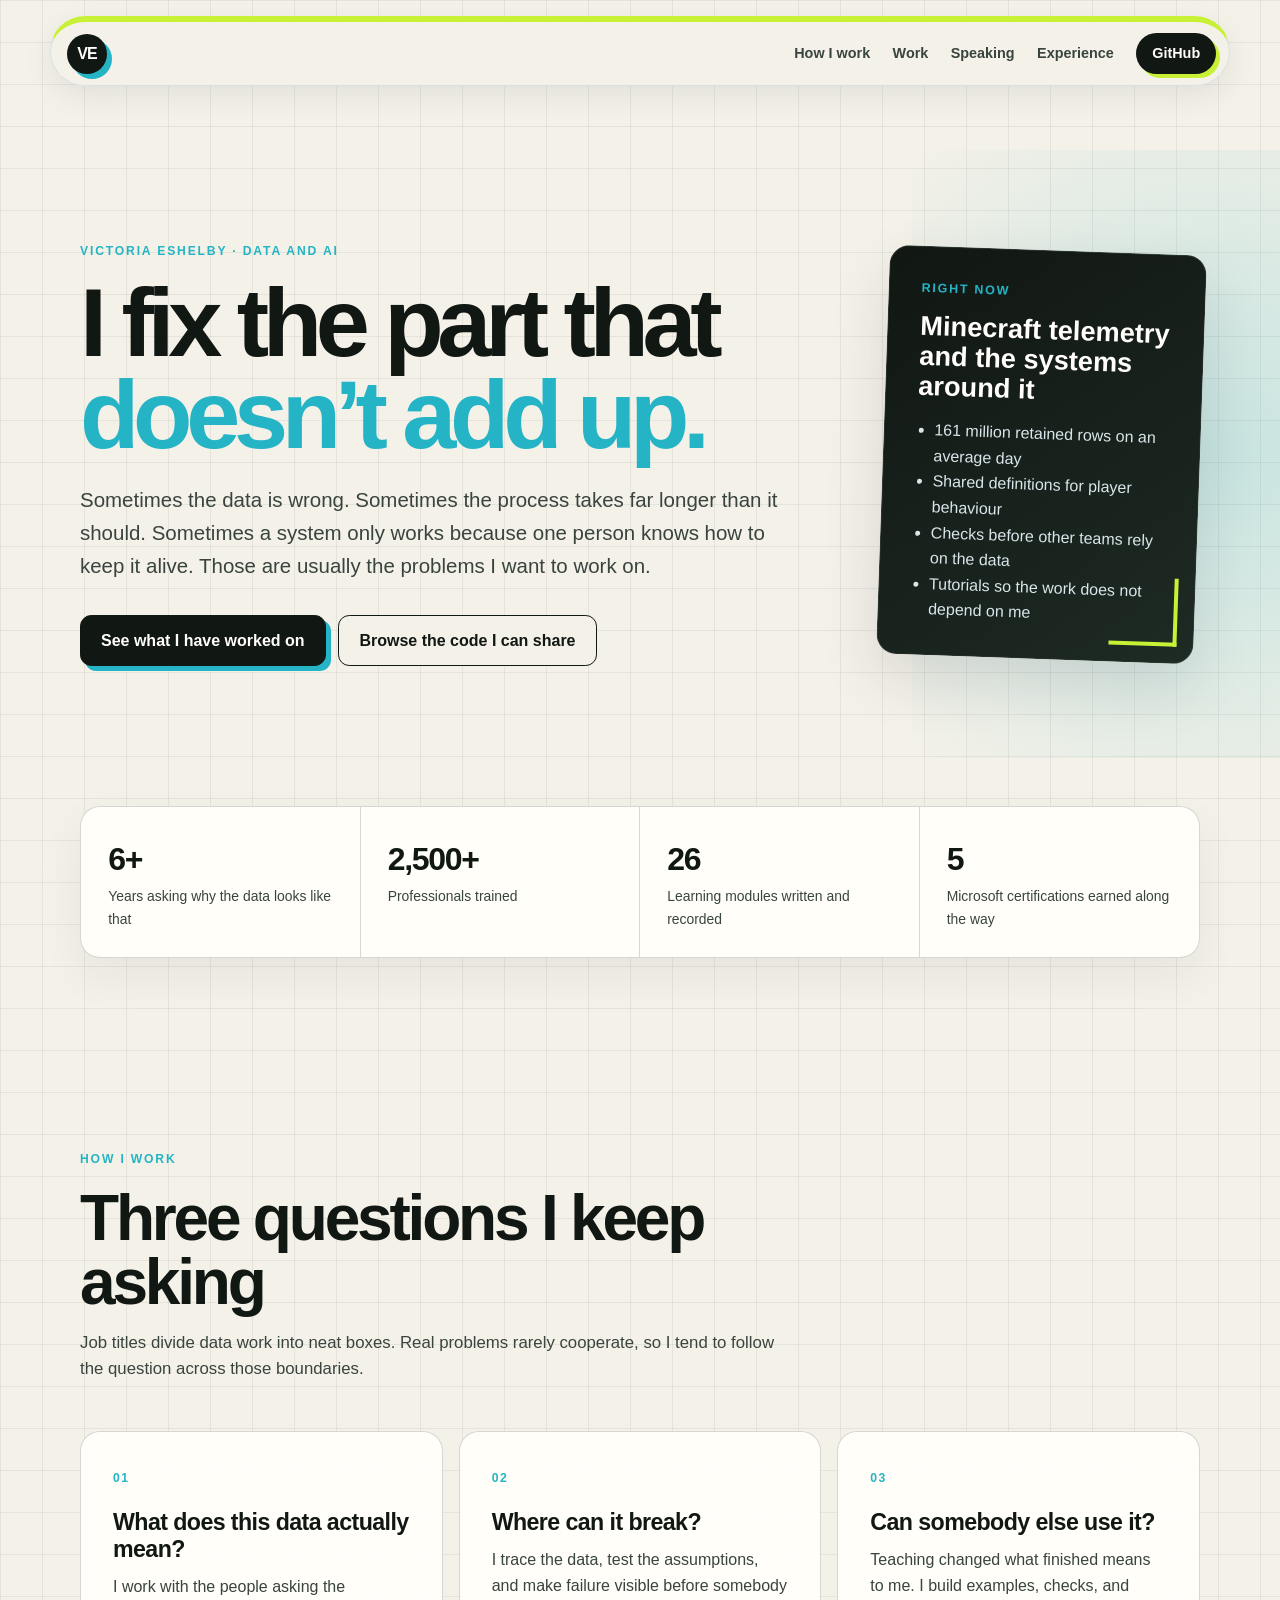
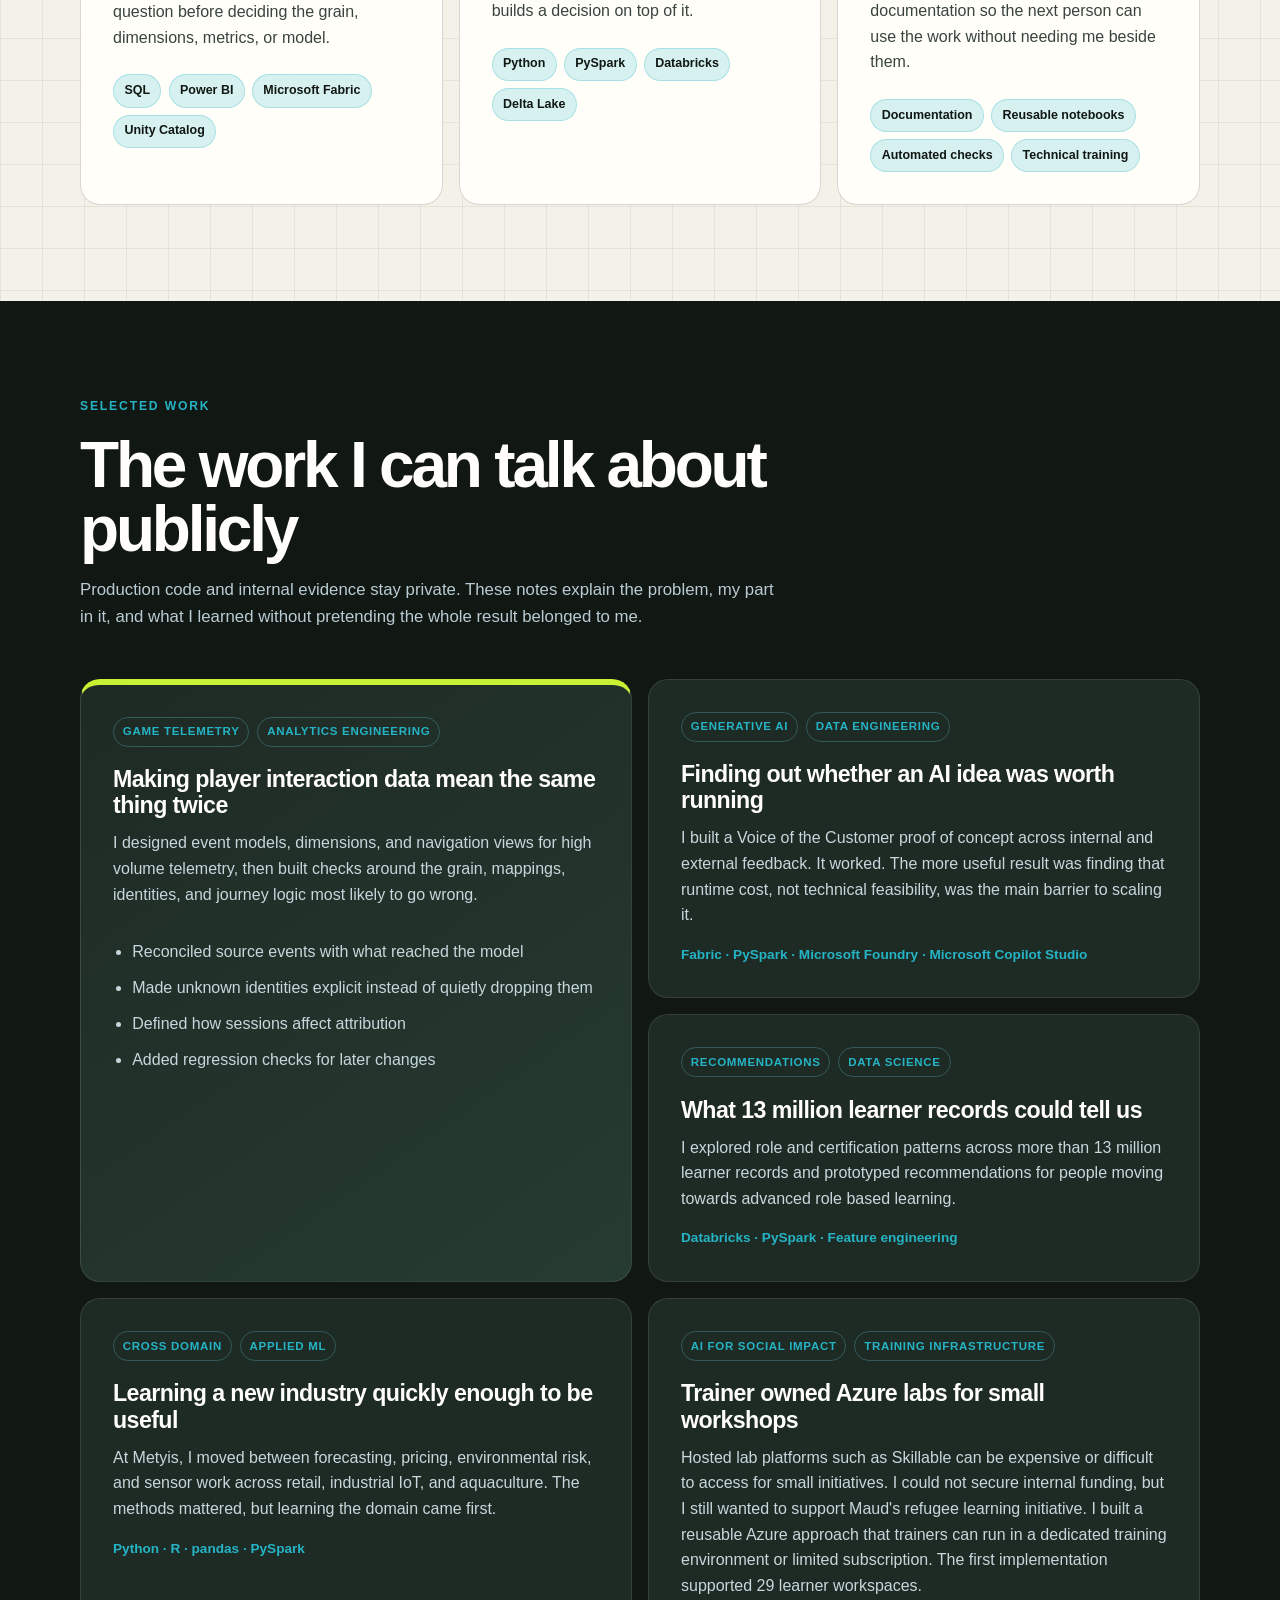
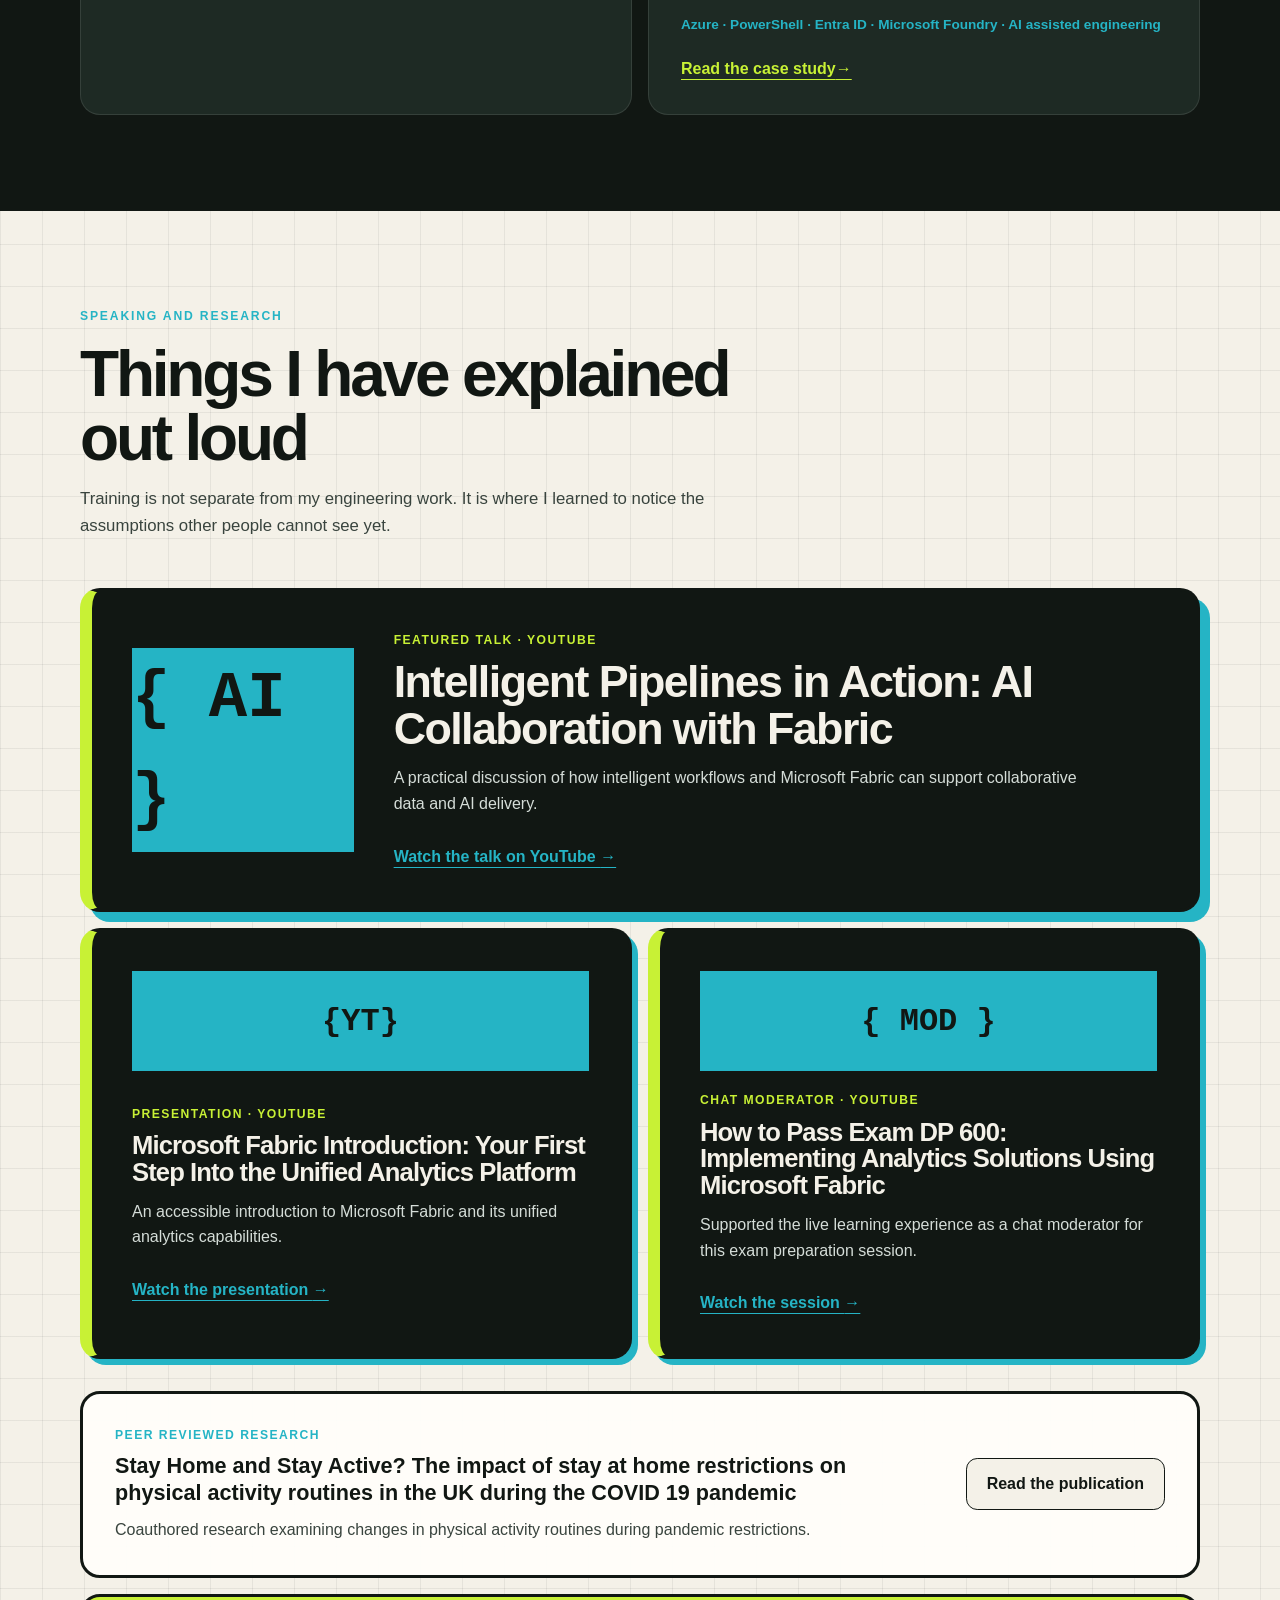
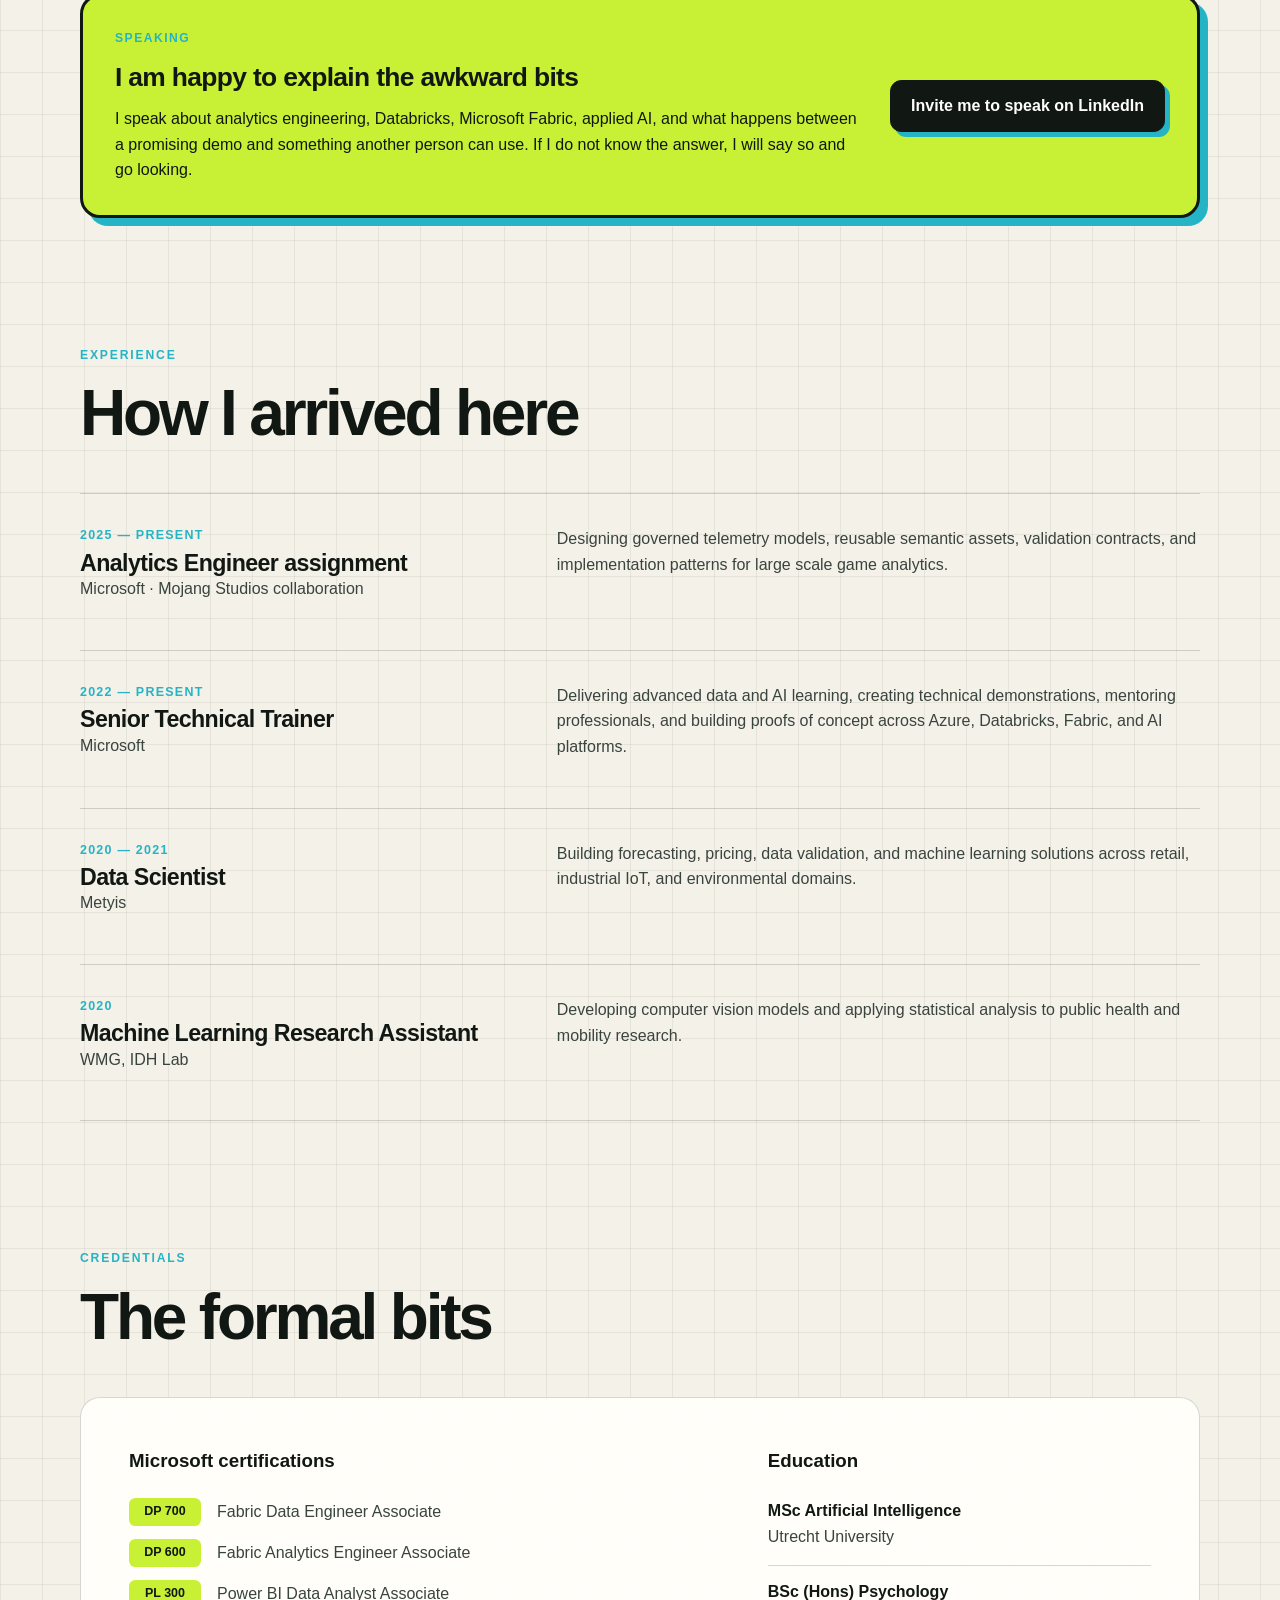
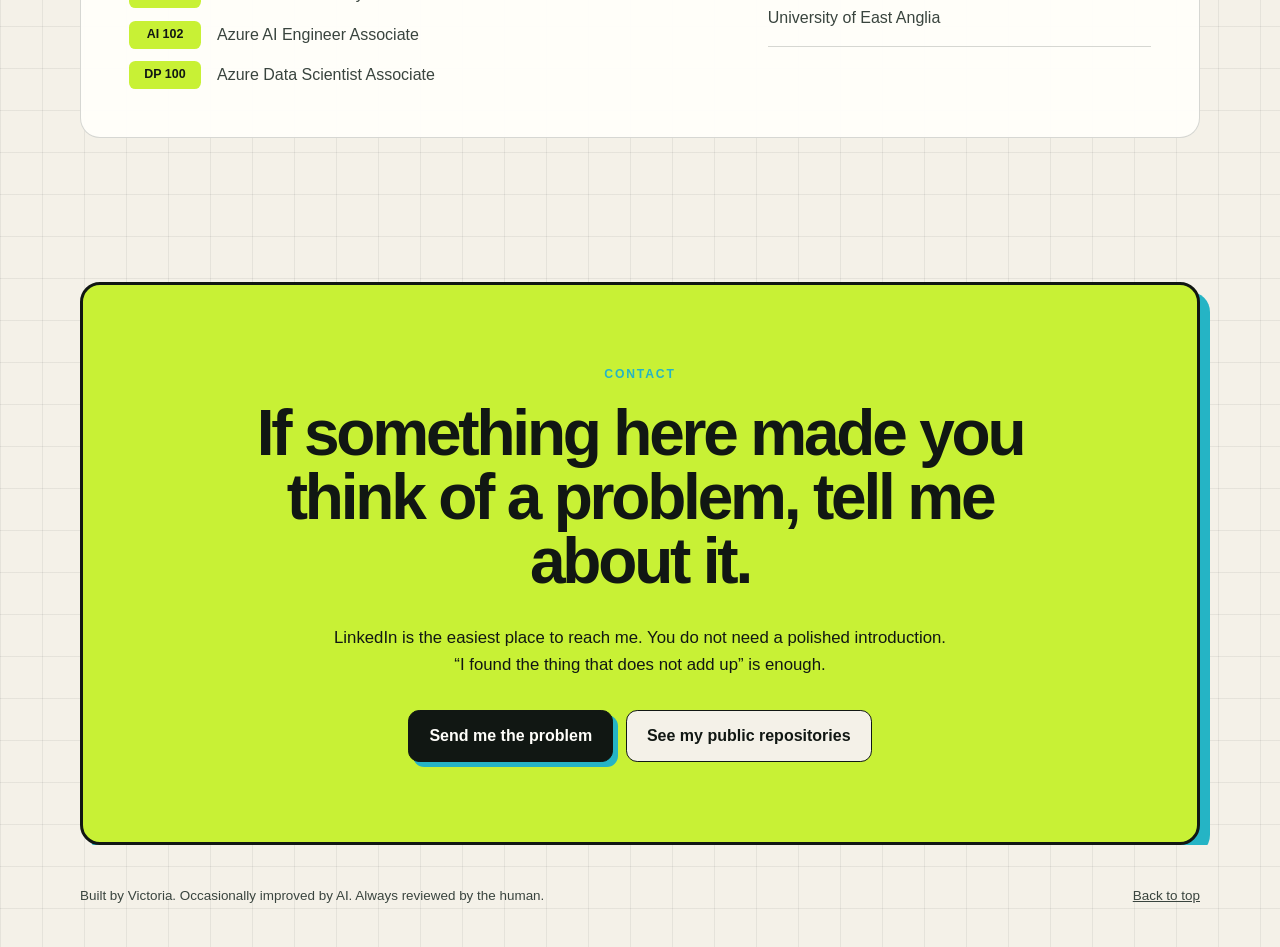
==== commit 8d4c1416: "Make the usability card answer its question Replace the unrelated modelling tool list with concrete " ====
--- a/index.html
+++ b/index.html
@@ -107,12 +107,12 @@
         <article class="expertise-card">
           <span class="card-index">03</span>
           <h3>Can somebody else use it?</h3>
-          <p>Teaching changed what finished means to me. The model, pipeline, or explanation should work without its author standing beside it.</p>
-          <ul class="tag-list" aria-label="Data science technologies">
-            <li>scikit-learn</li>
-            <li>R</li>
-            <li>MLflow</li>
-            <li>Azure ML</li>
+          <p>Teaching changed what finished means to me. I build examples, checks, and documentation so the next person can use the work without needing me beside them.</p>
+          <ul class="tag-list" aria-label="Adoption and handover practices">
+            <li>Documentation</li>
+            <li>Reusable notebooks</li>
+            <li>Automated checks</li>
+            <li>Technical training</li>
           </ul>
         </article>
       </div>
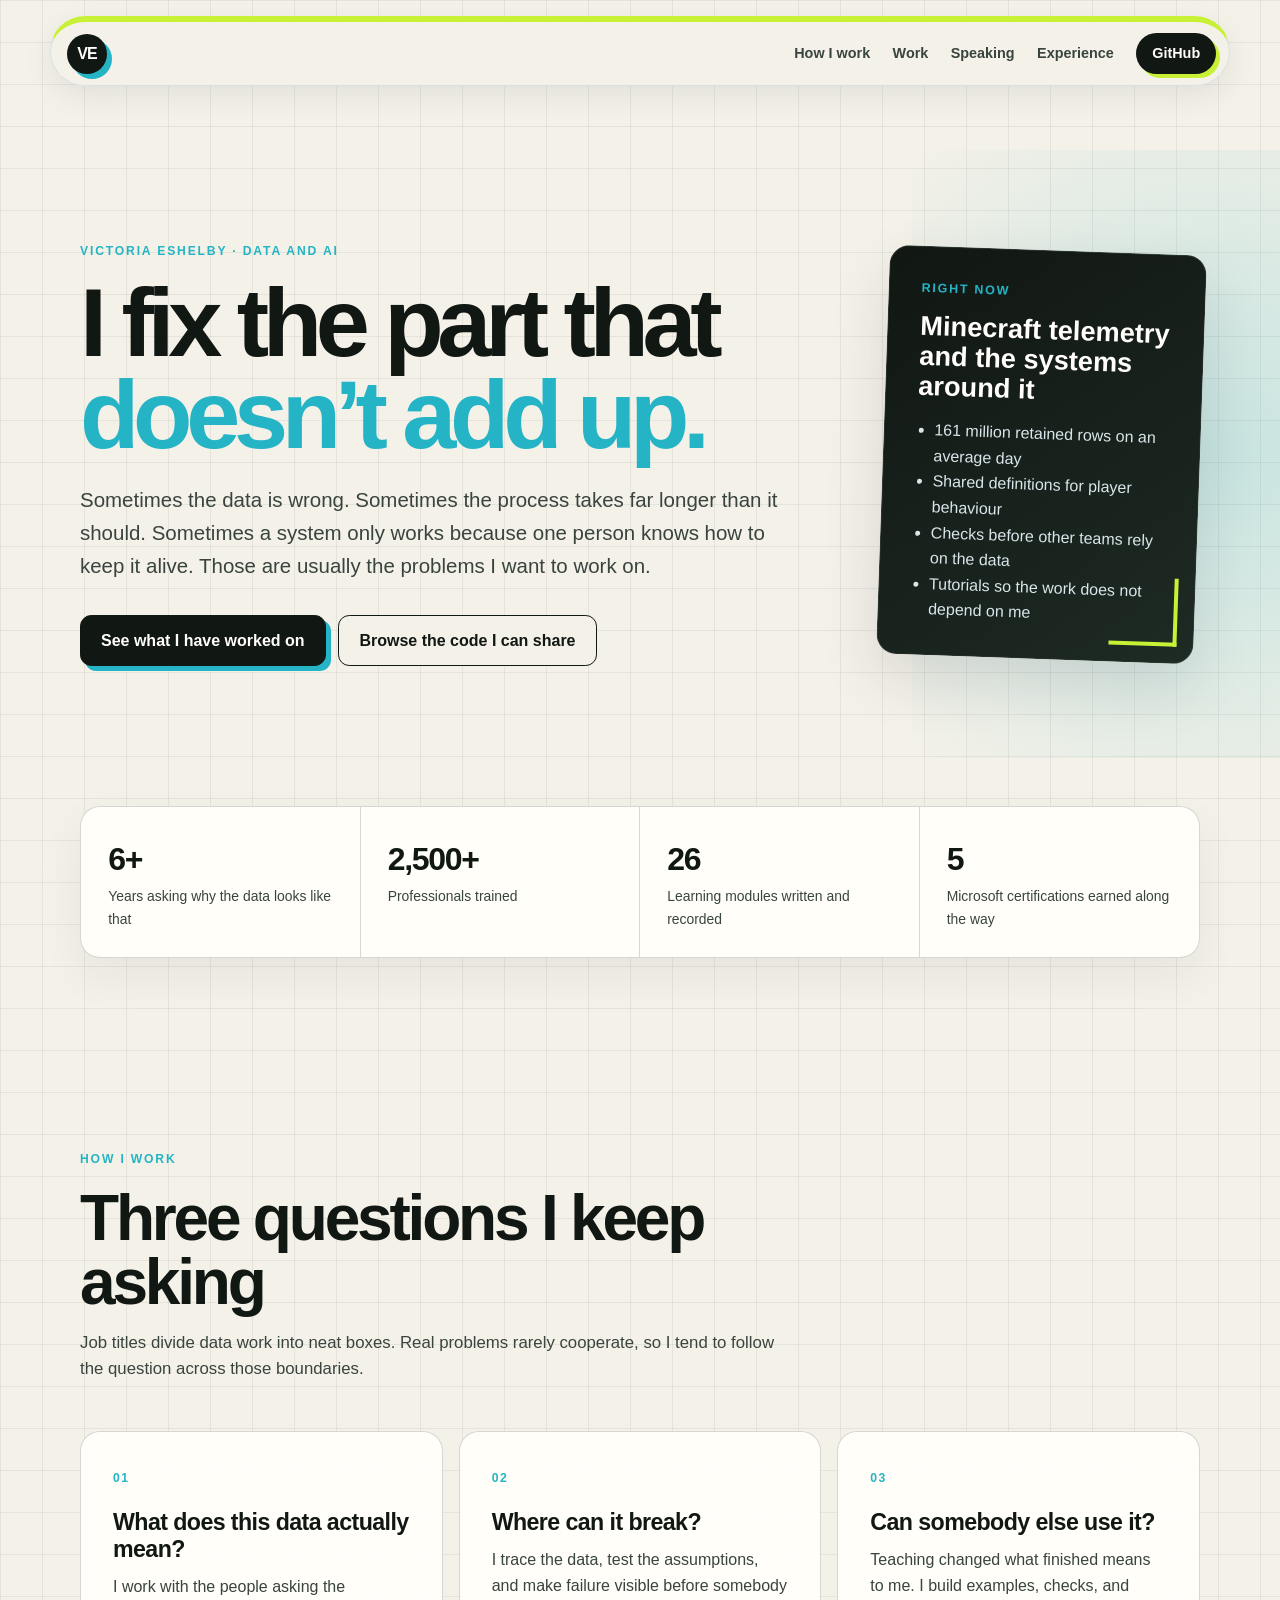
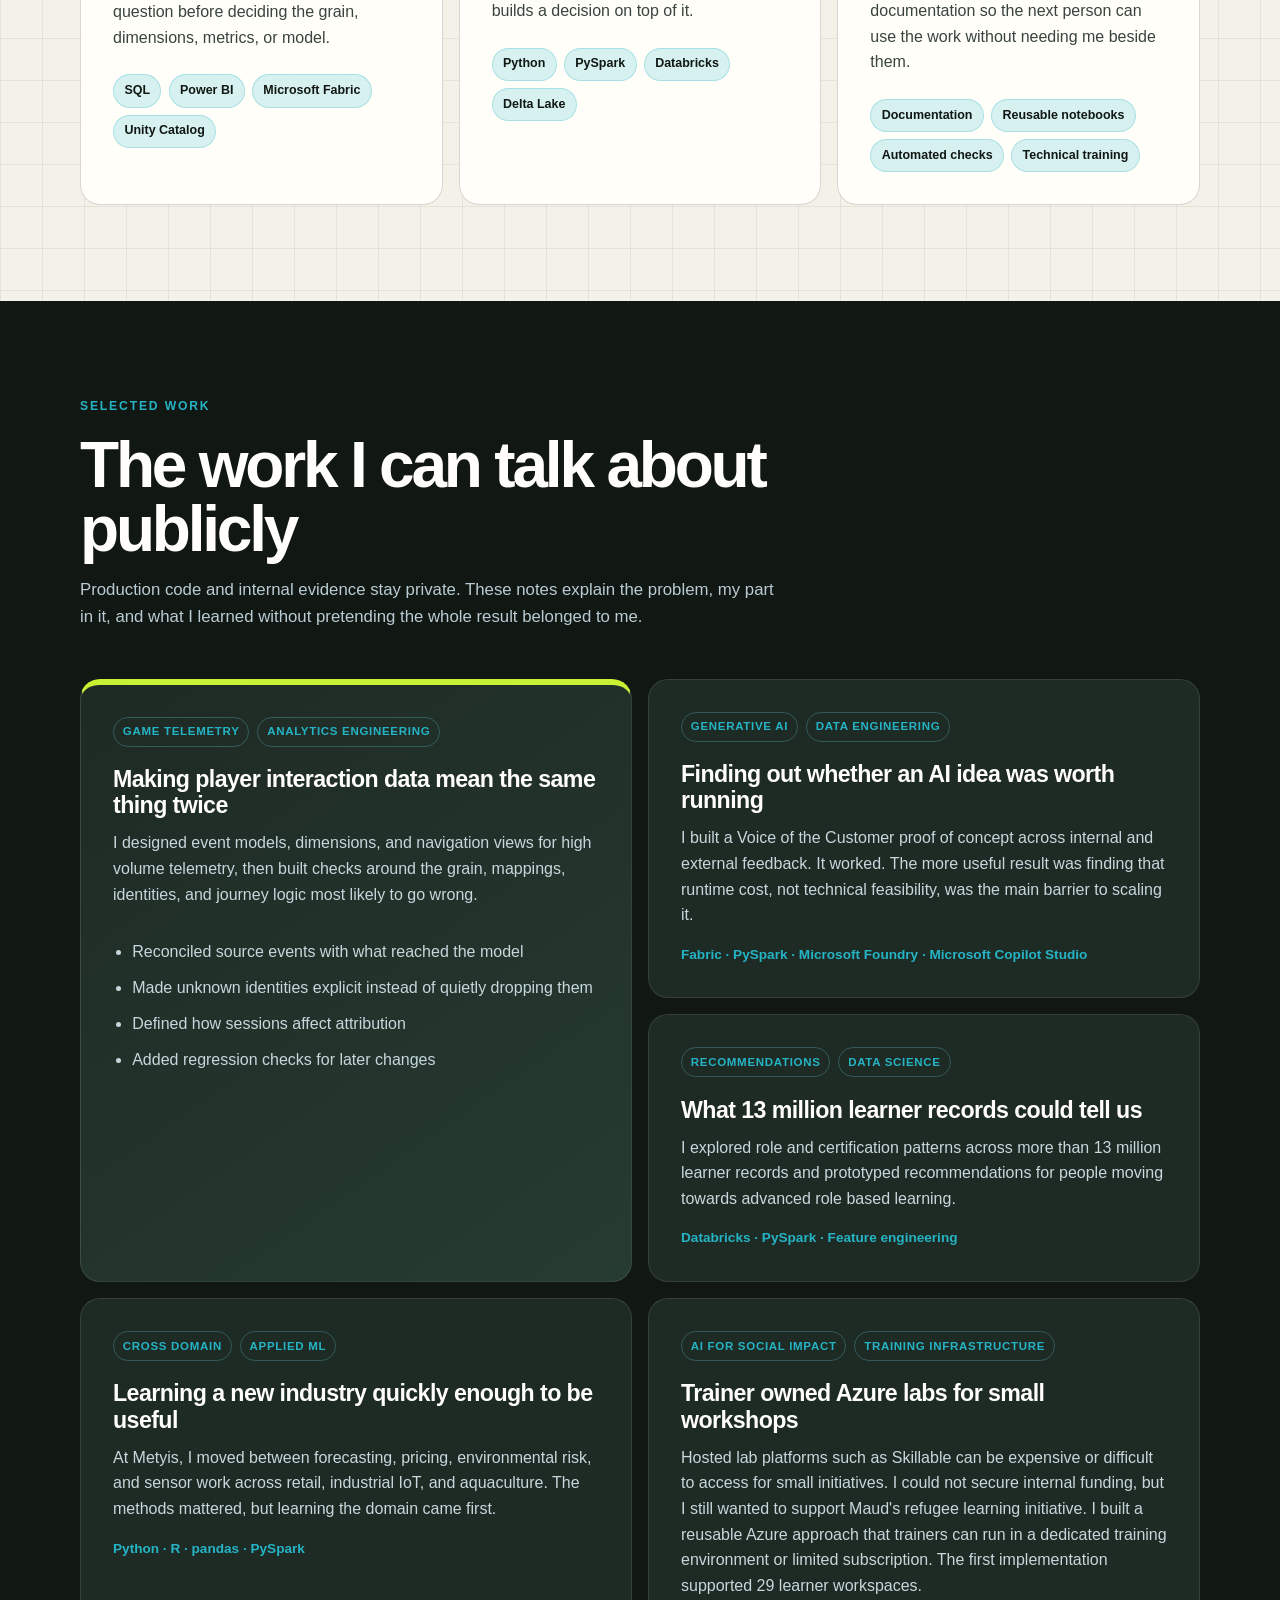
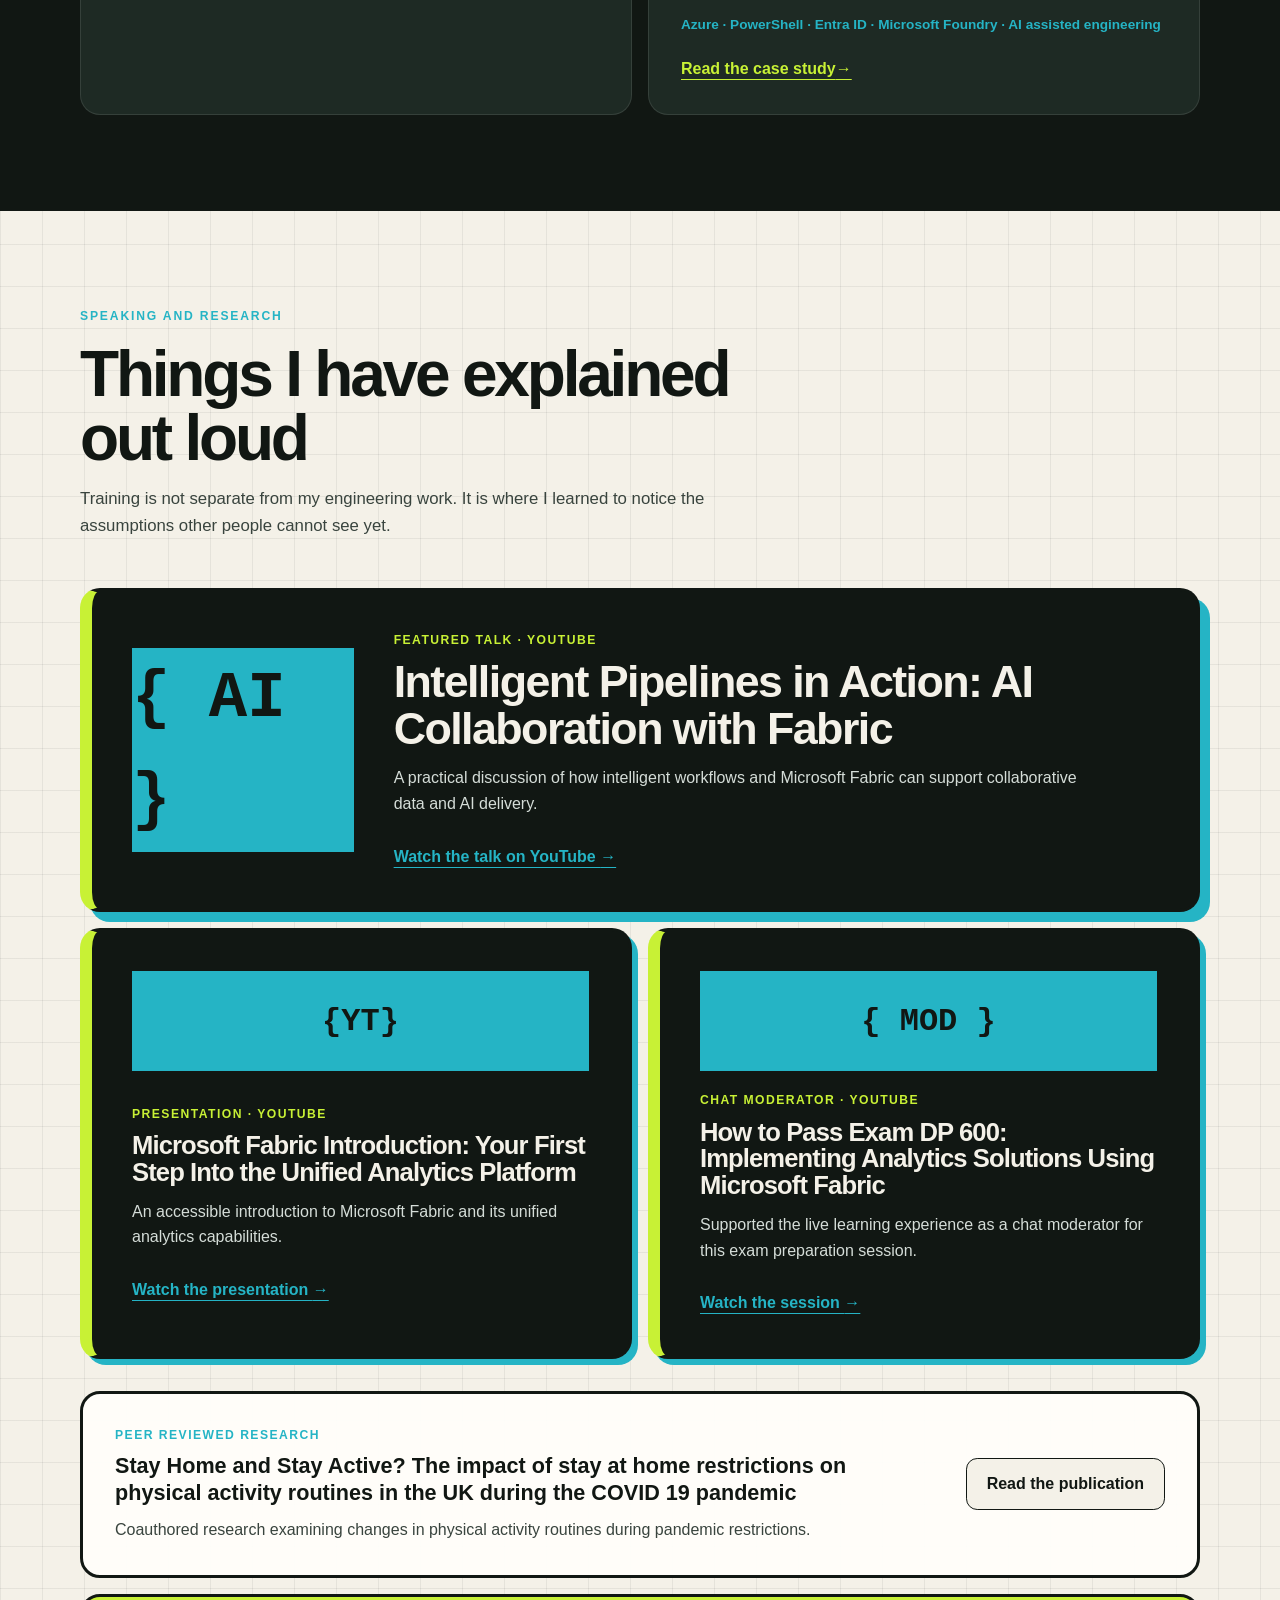
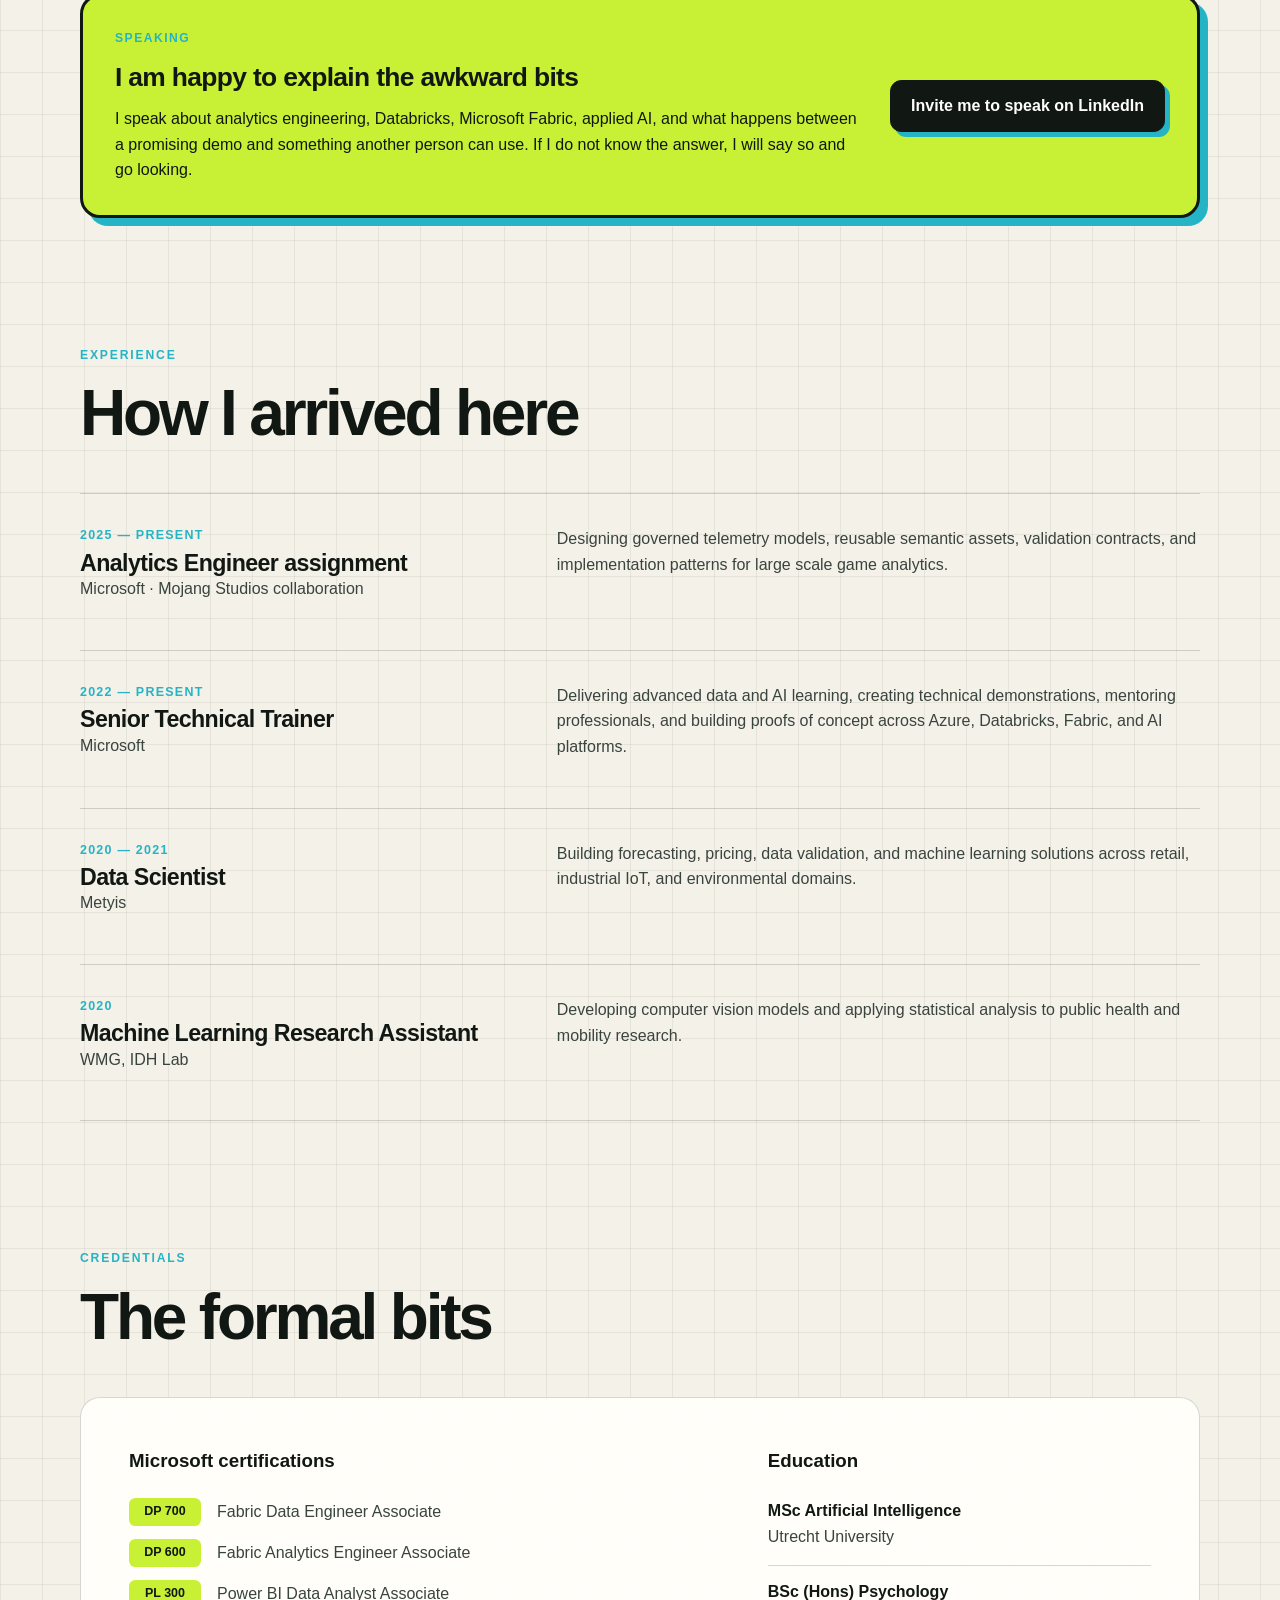
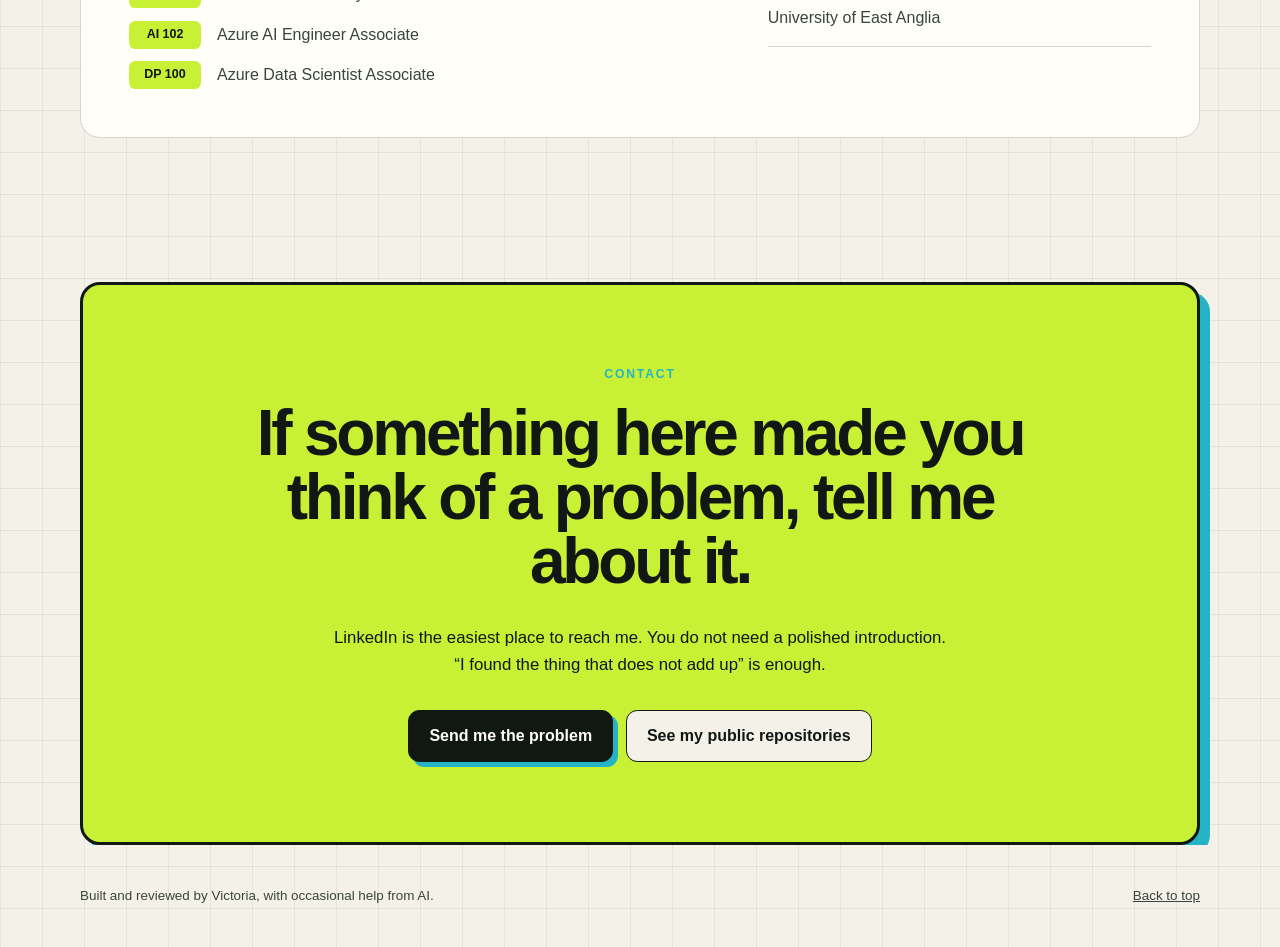
==== commit 44b56ee0: "Keep portfolio authorship personal Name Victoria directly instead of referring to her generically as" ====
--- a/index.html
+++ b/index.html
@@ -390,7 +390,7 @@
   </main>
 
   <footer>
-    <p>Built by Victoria. Occasionally improved by AI. Always reviewed by the human.</p>
+    <p>Built and reviewed by Victoria, with occasional help from AI.</p>
     <a href="#top">Back to top</a>
   </footer>
 </body>
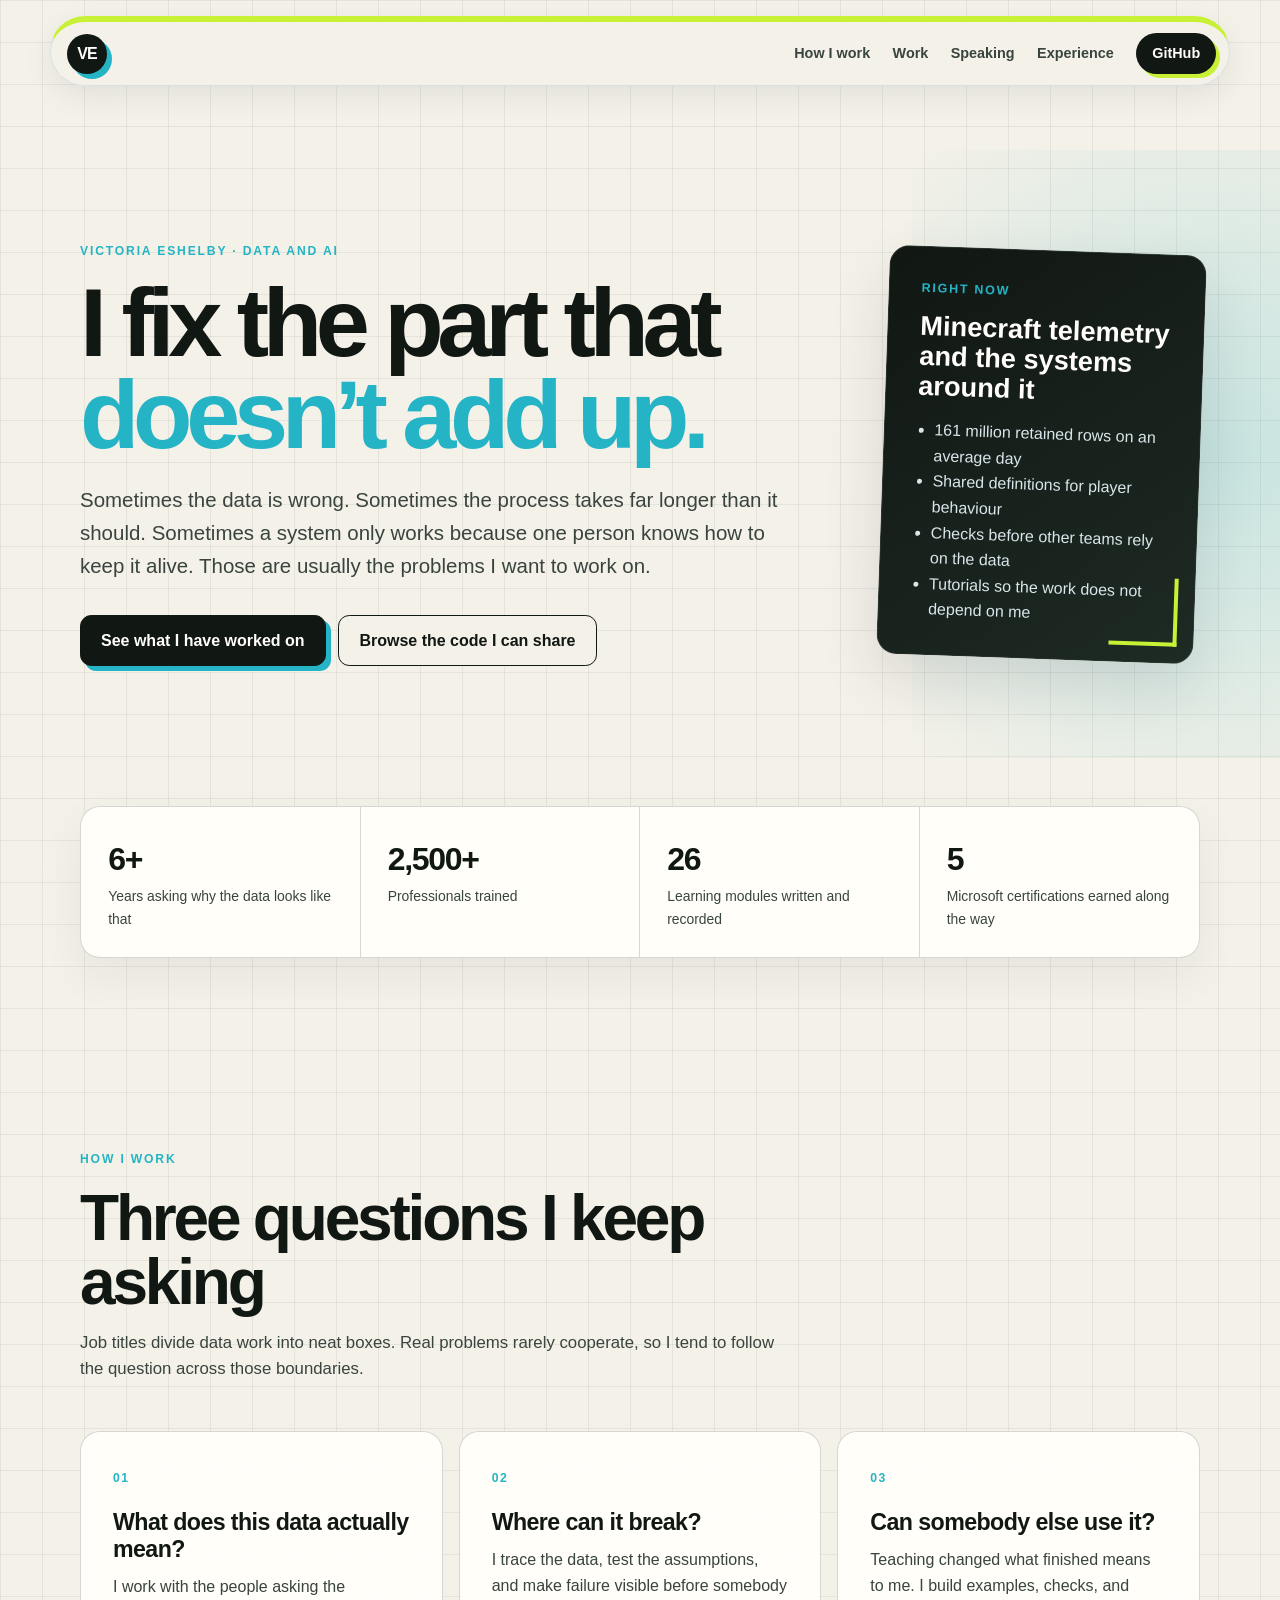
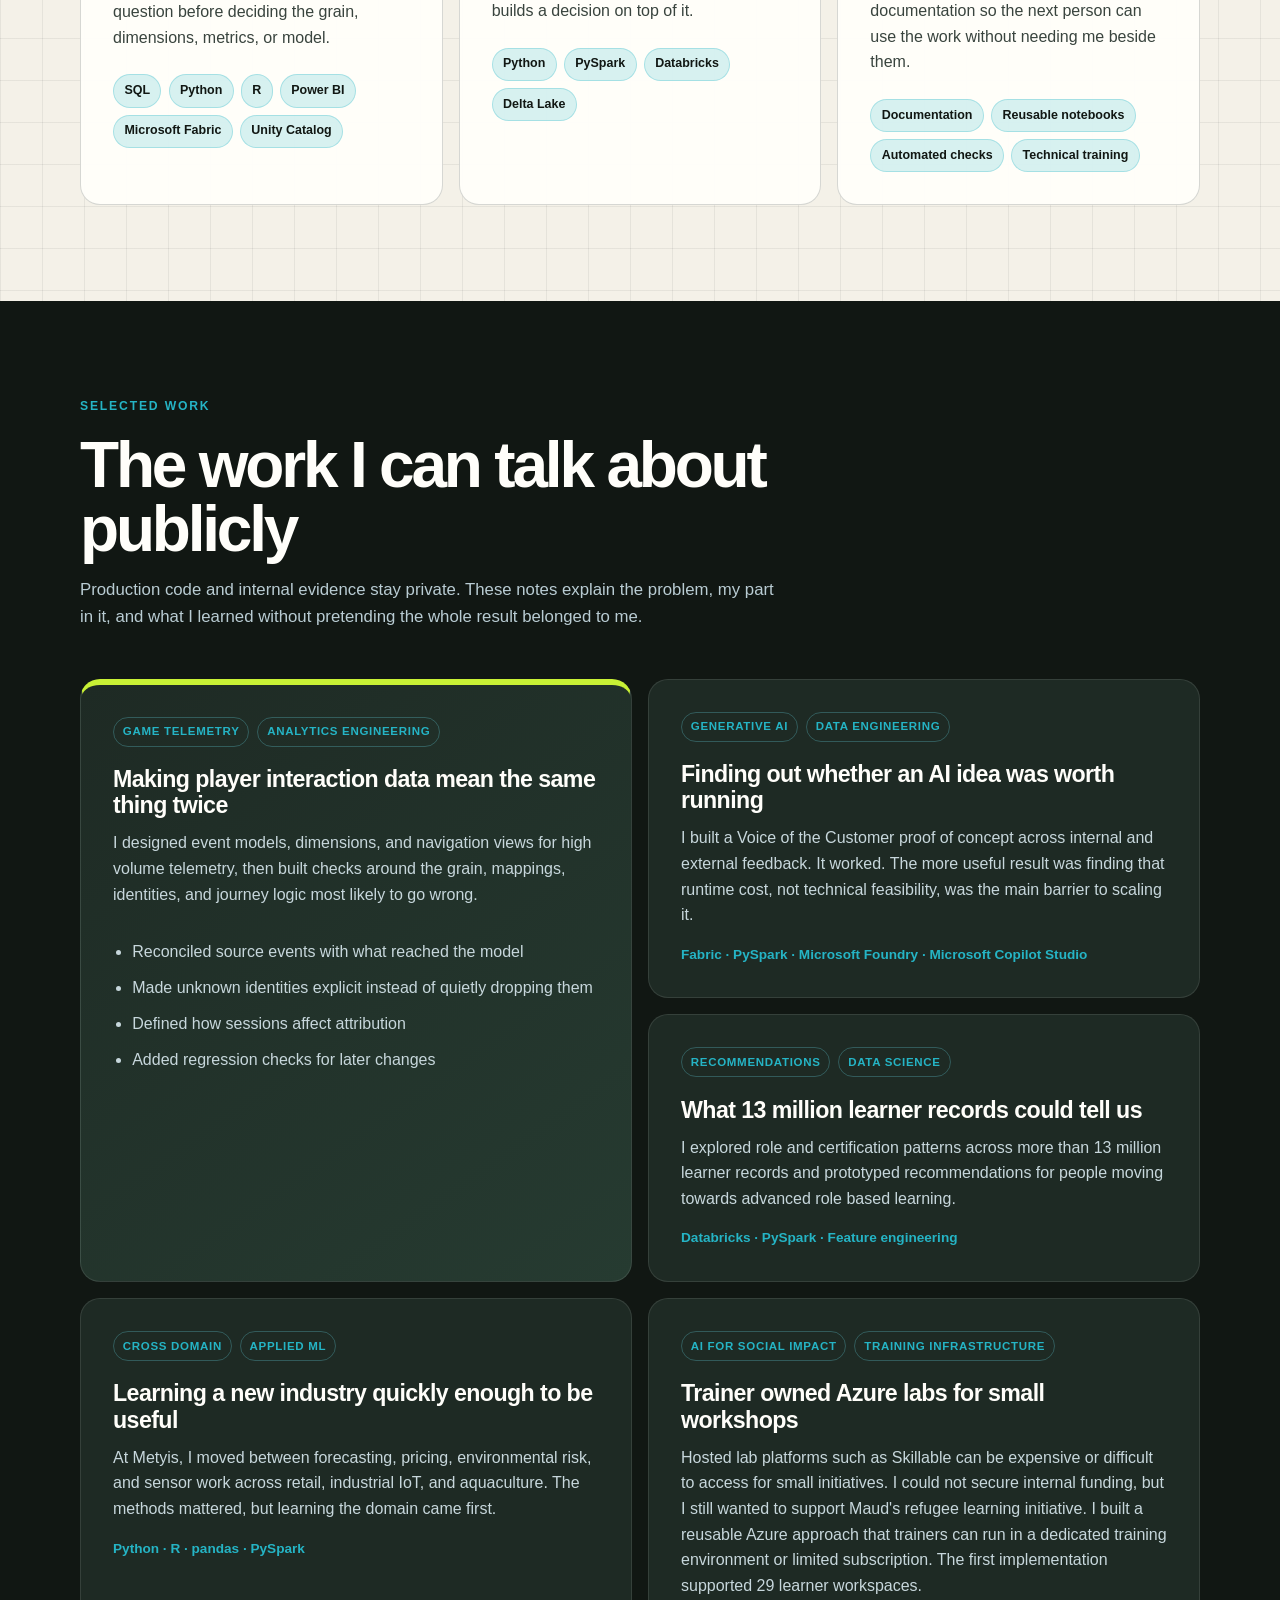
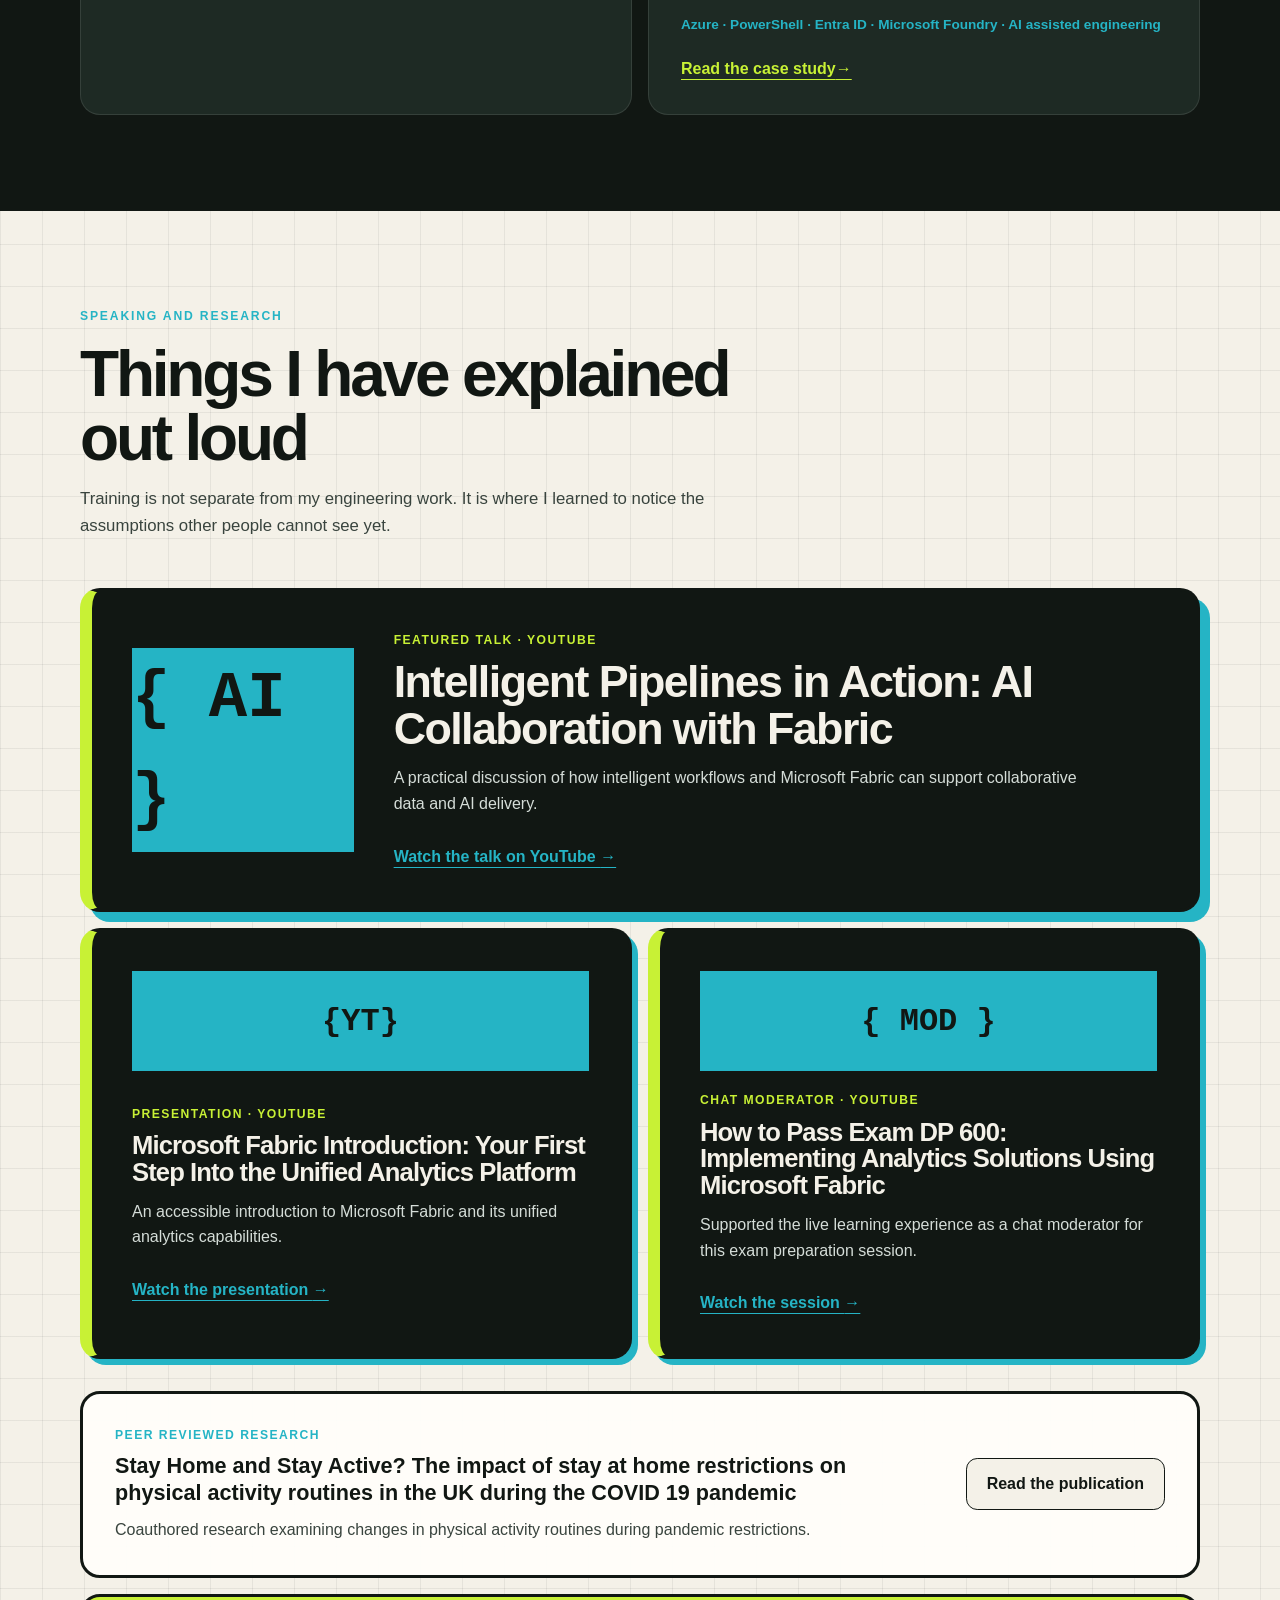
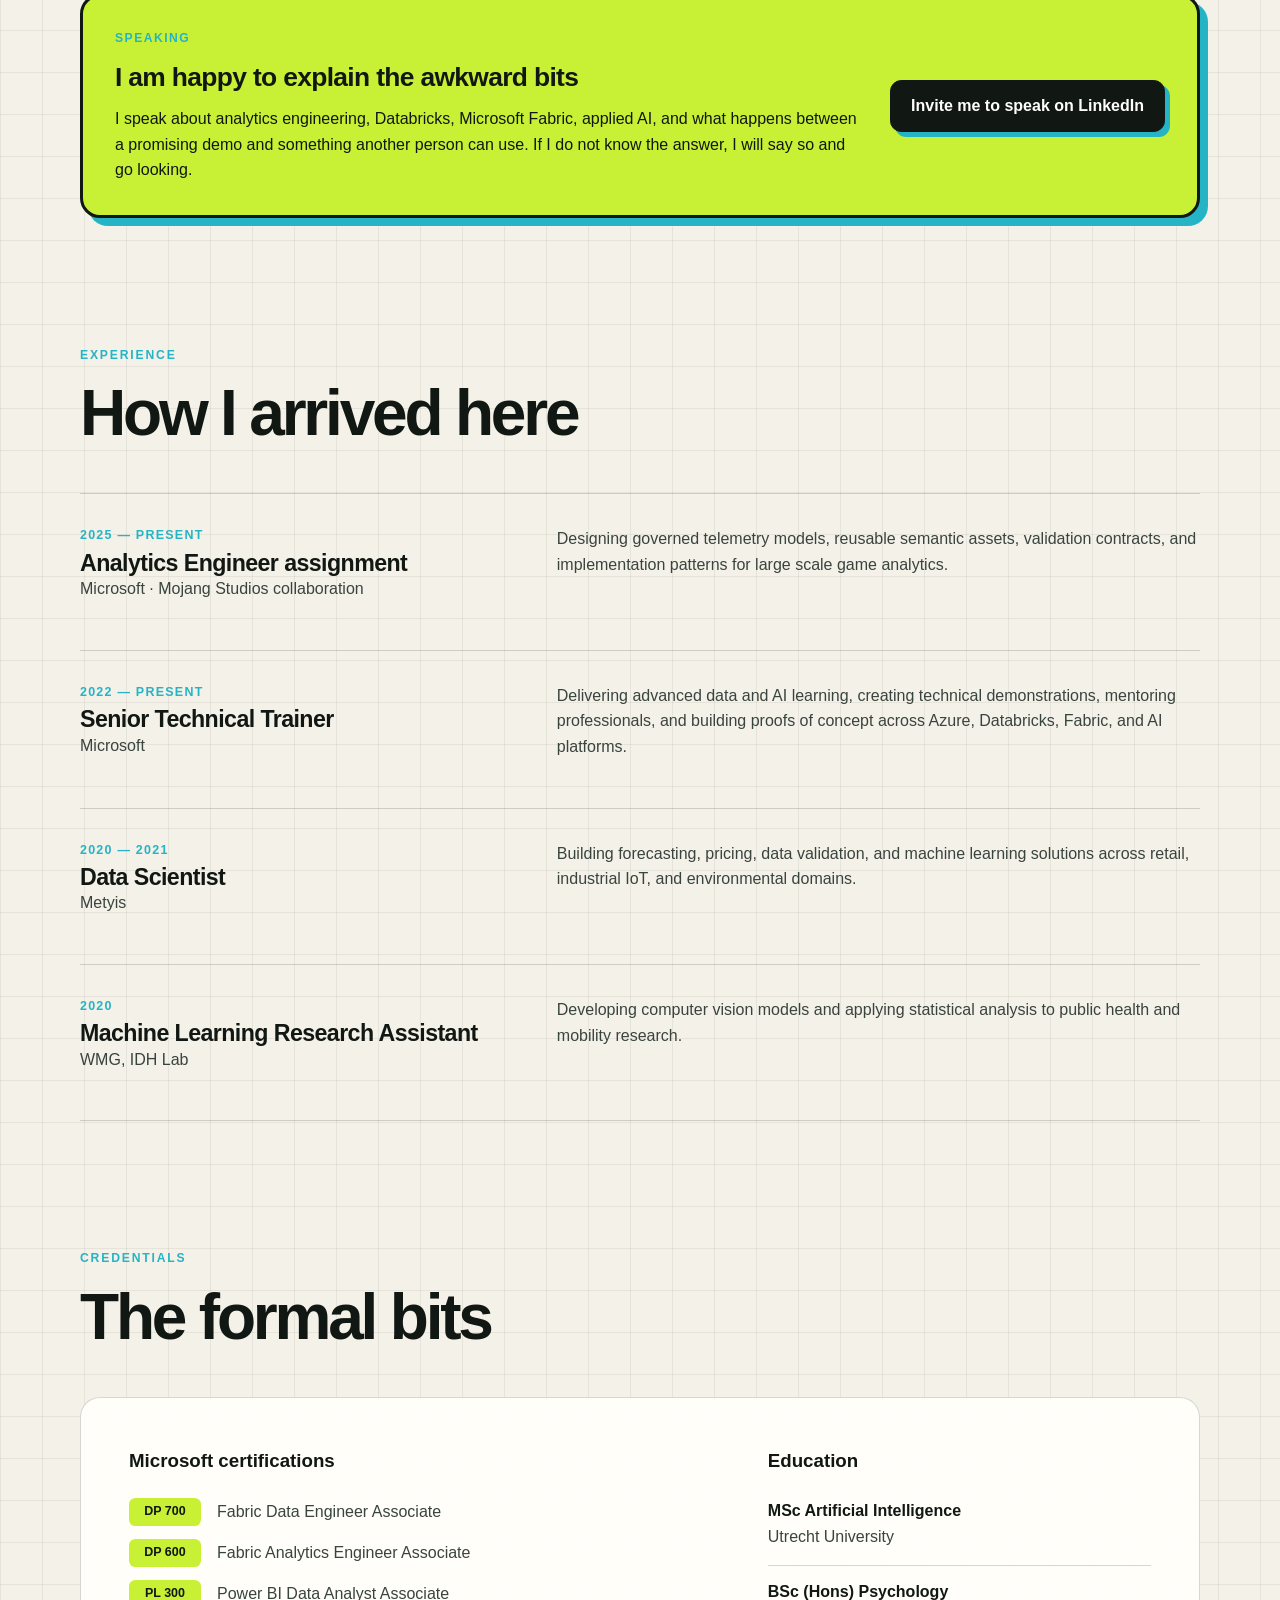
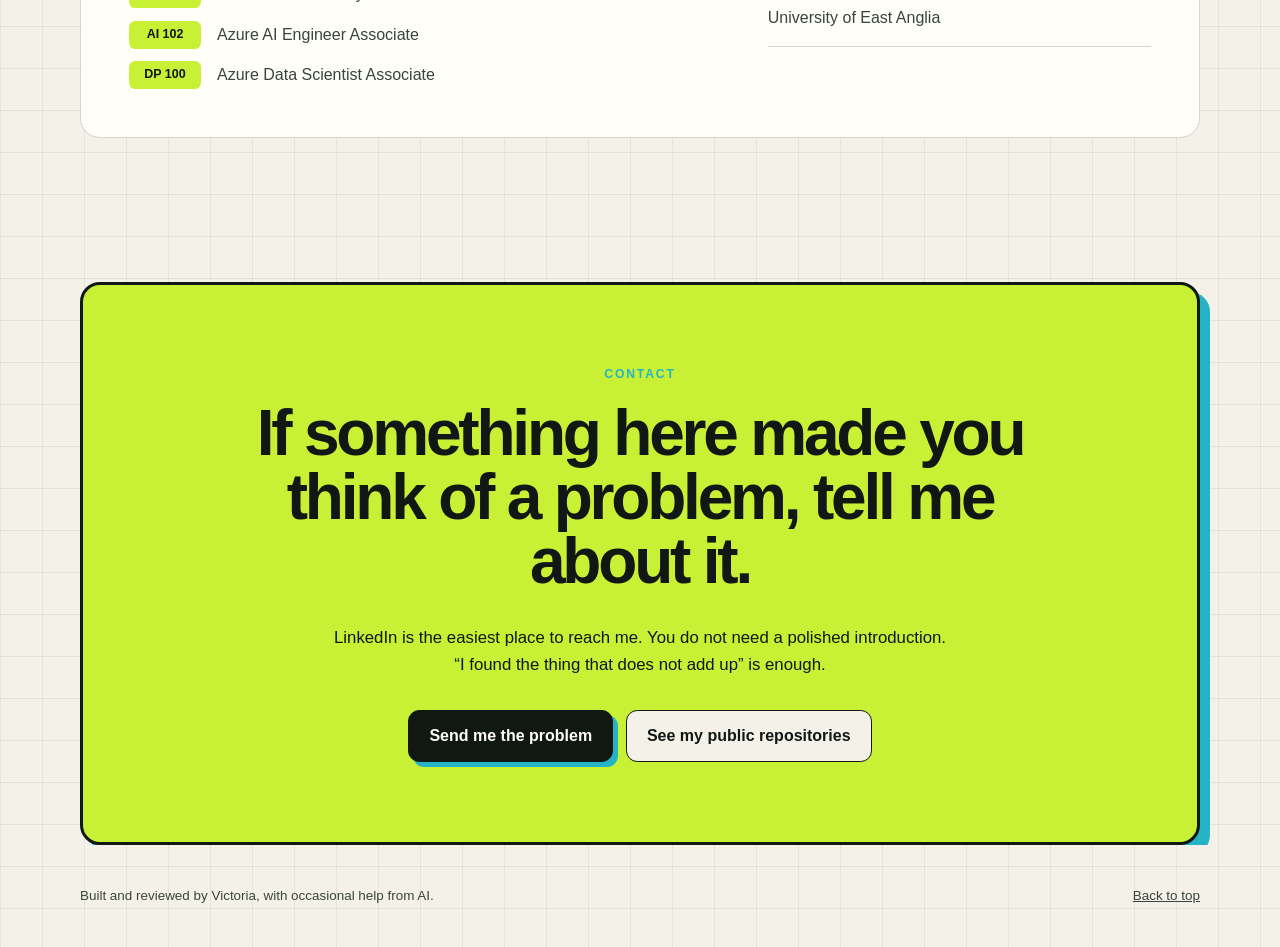
==== commit 4b19405a: "Add analysis languages to the meaning card Include Python and R alongside the semantic modelling and" ====
--- a/index.html
+++ b/index.html
@@ -86,6 +86,8 @@
           <p>I work with the people asking the question before deciding the grain, dimensions, metrics, or model.</p>
           <ul class="tag-list" aria-label="Analytics engineering technologies">
             <li>SQL</li>
+            <li>Python</li>
+            <li>R</li>
             <li>Power BI</li>
             <li>Microsoft Fabric</li>
             <li>Unity Catalog</li>
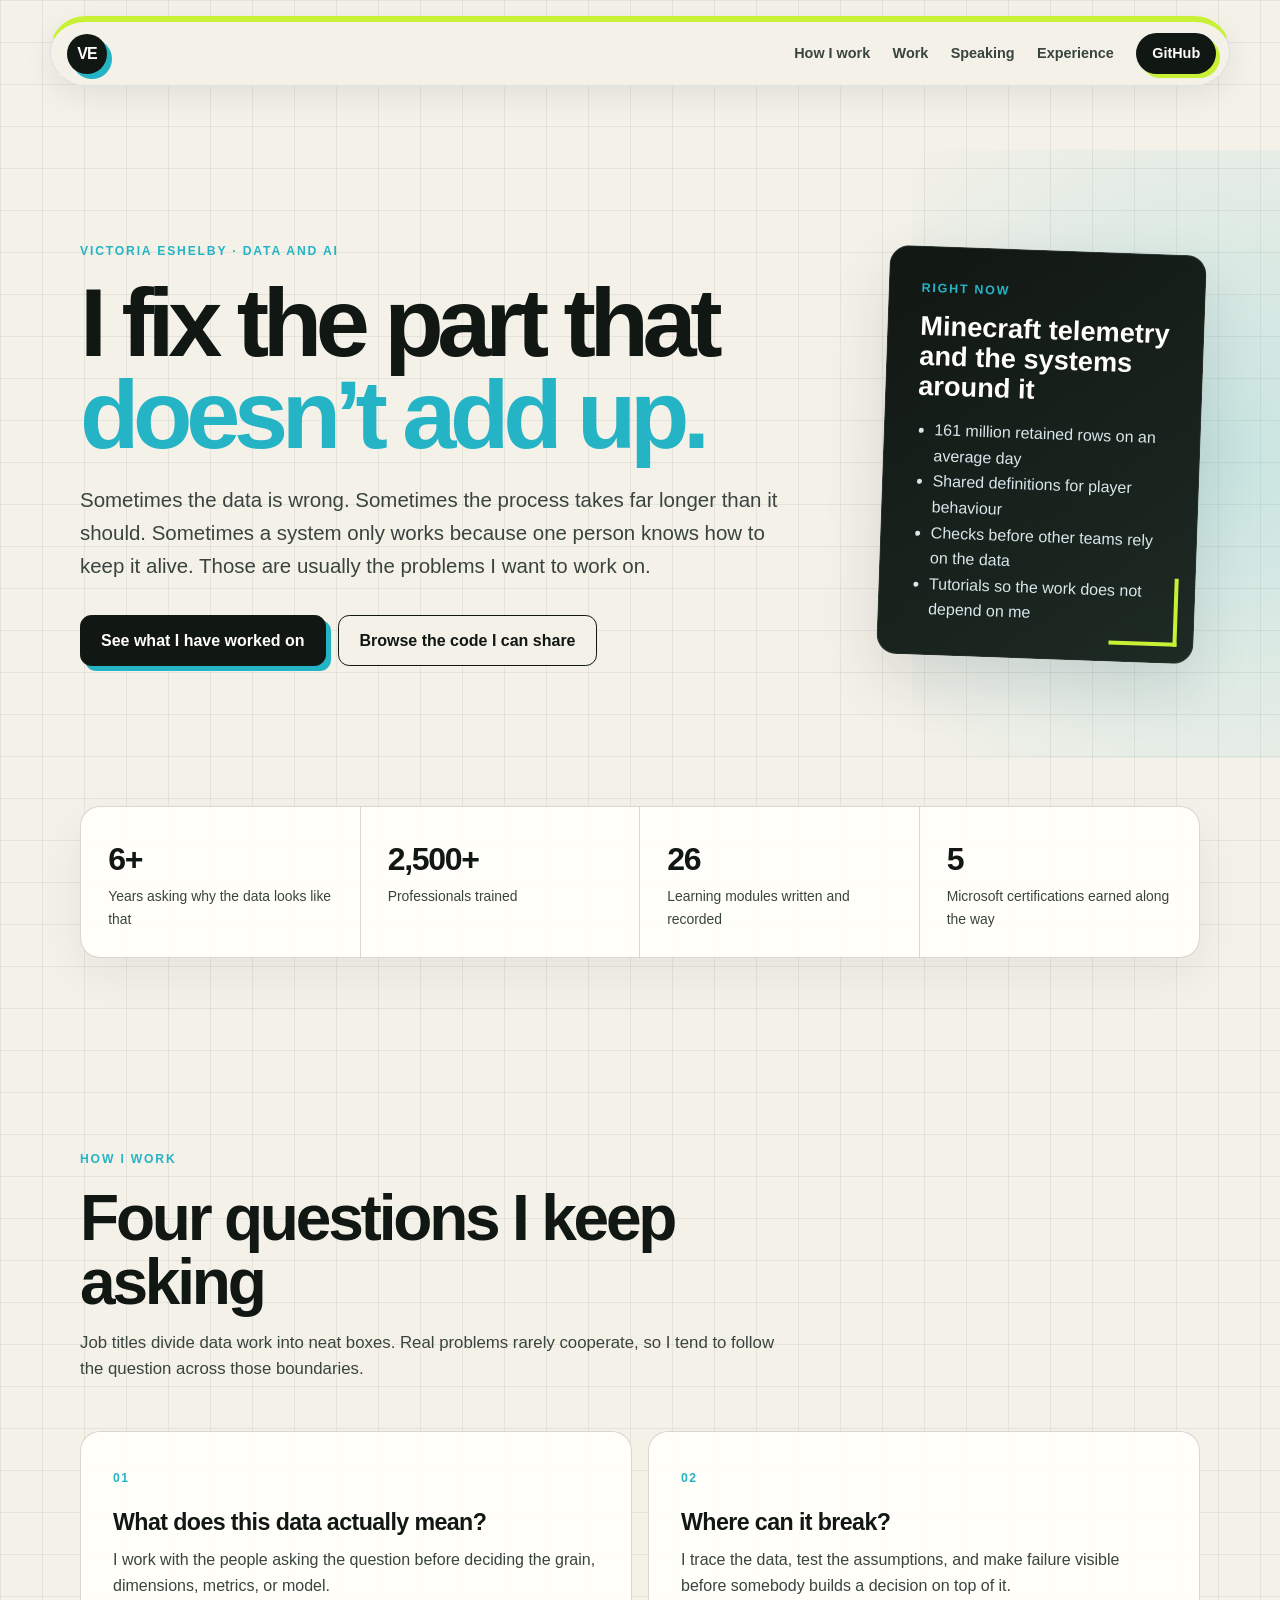
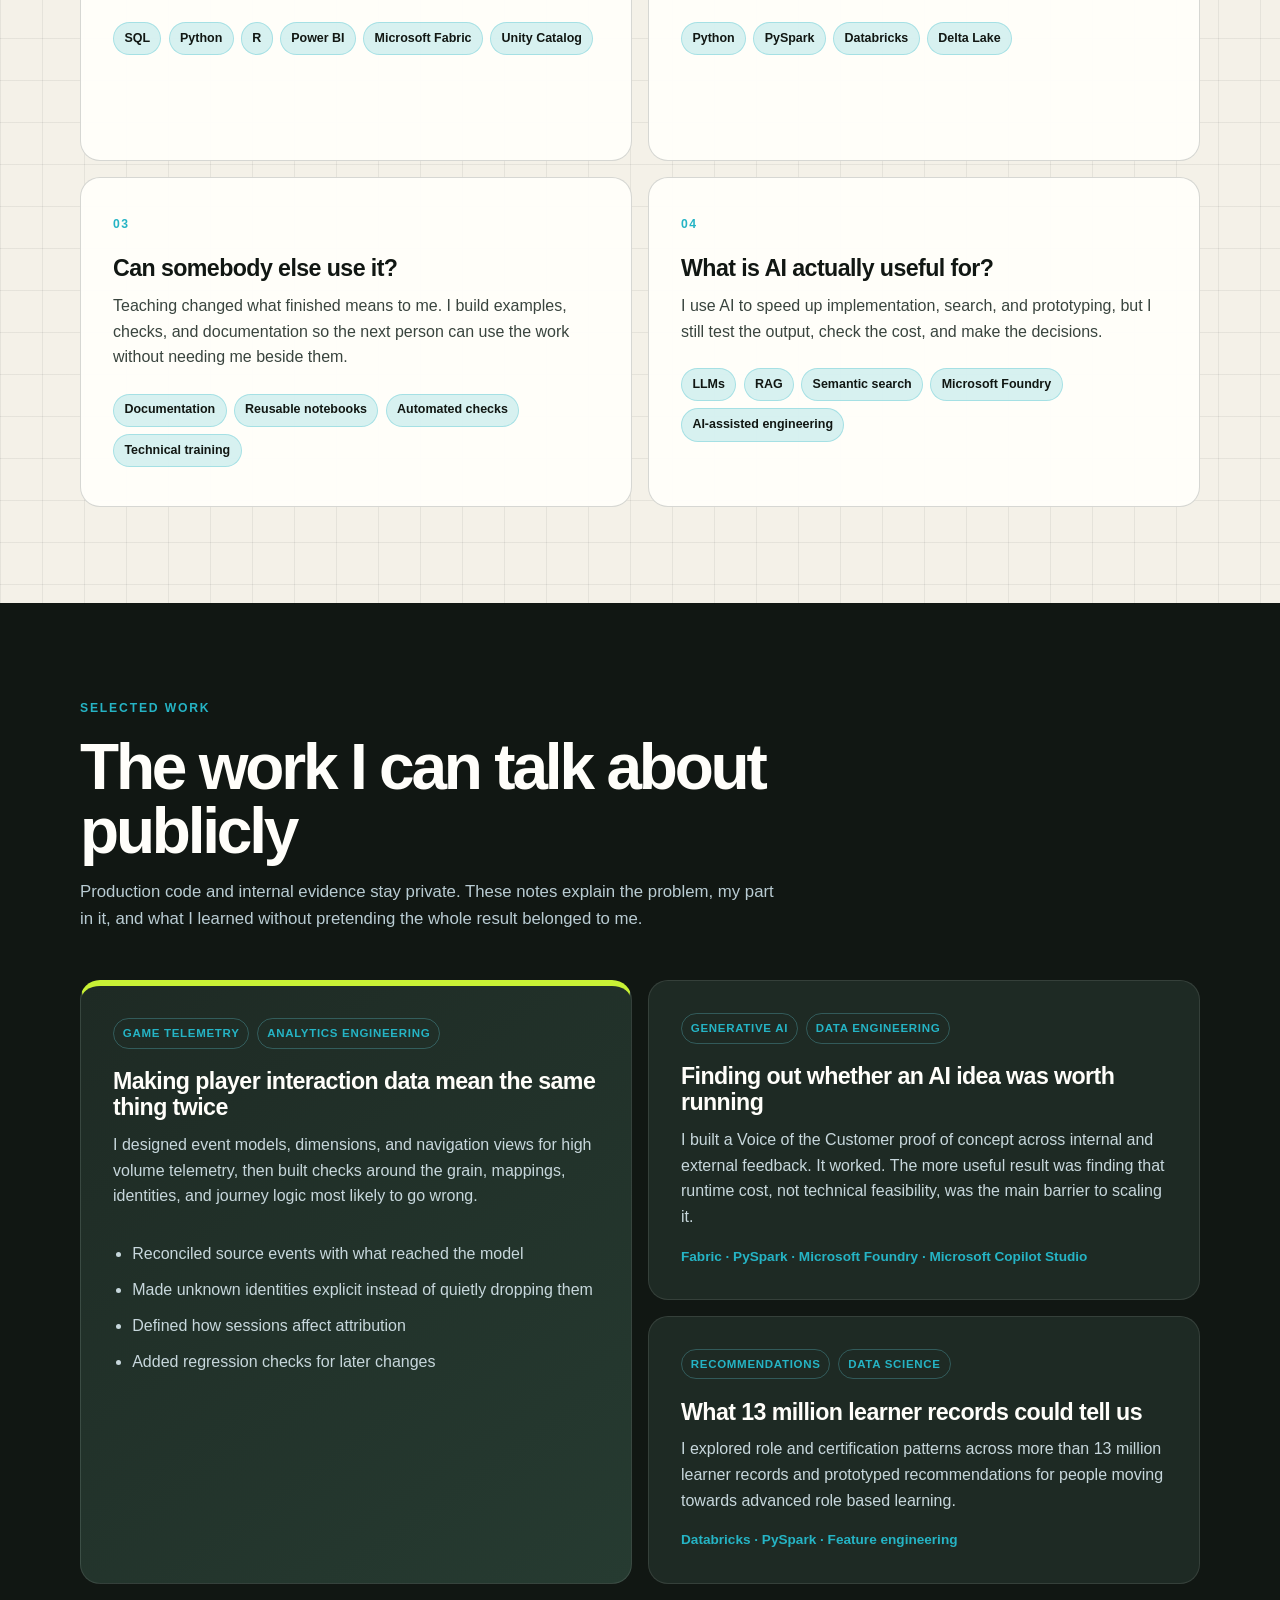
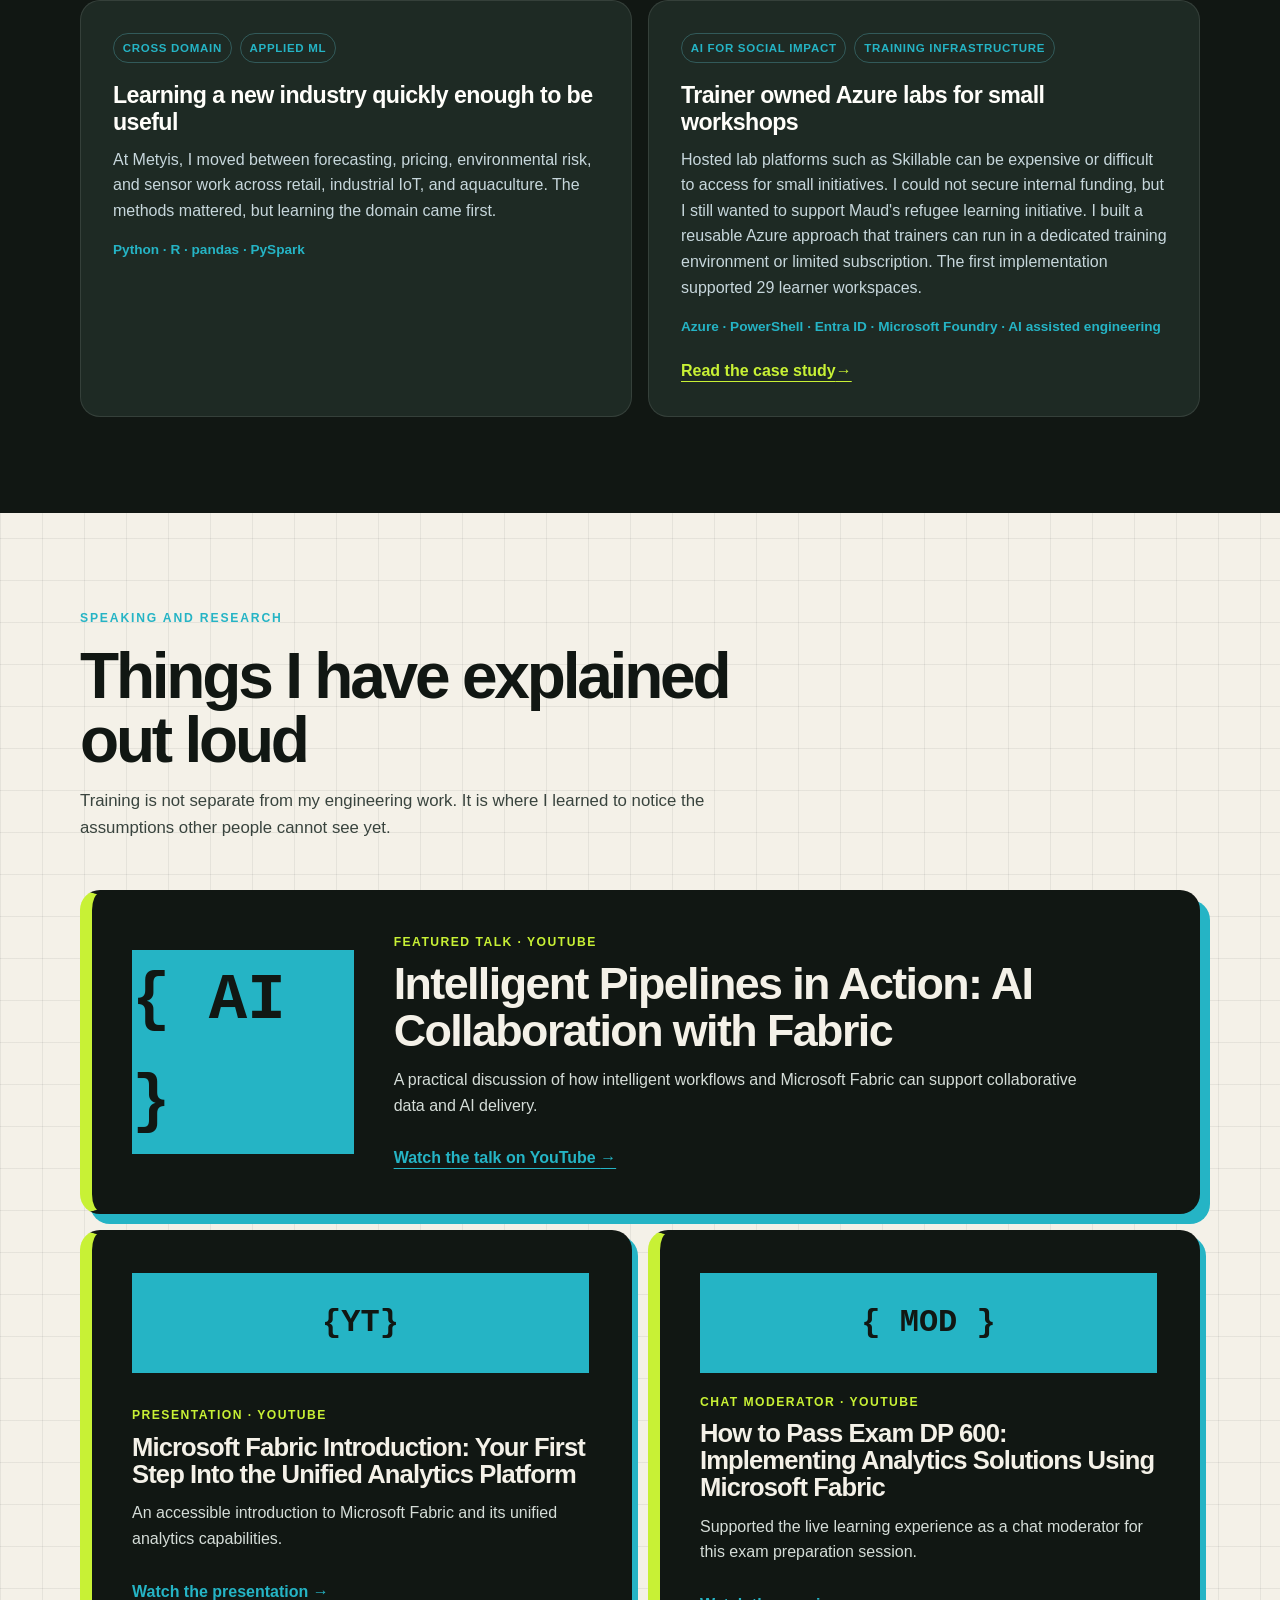
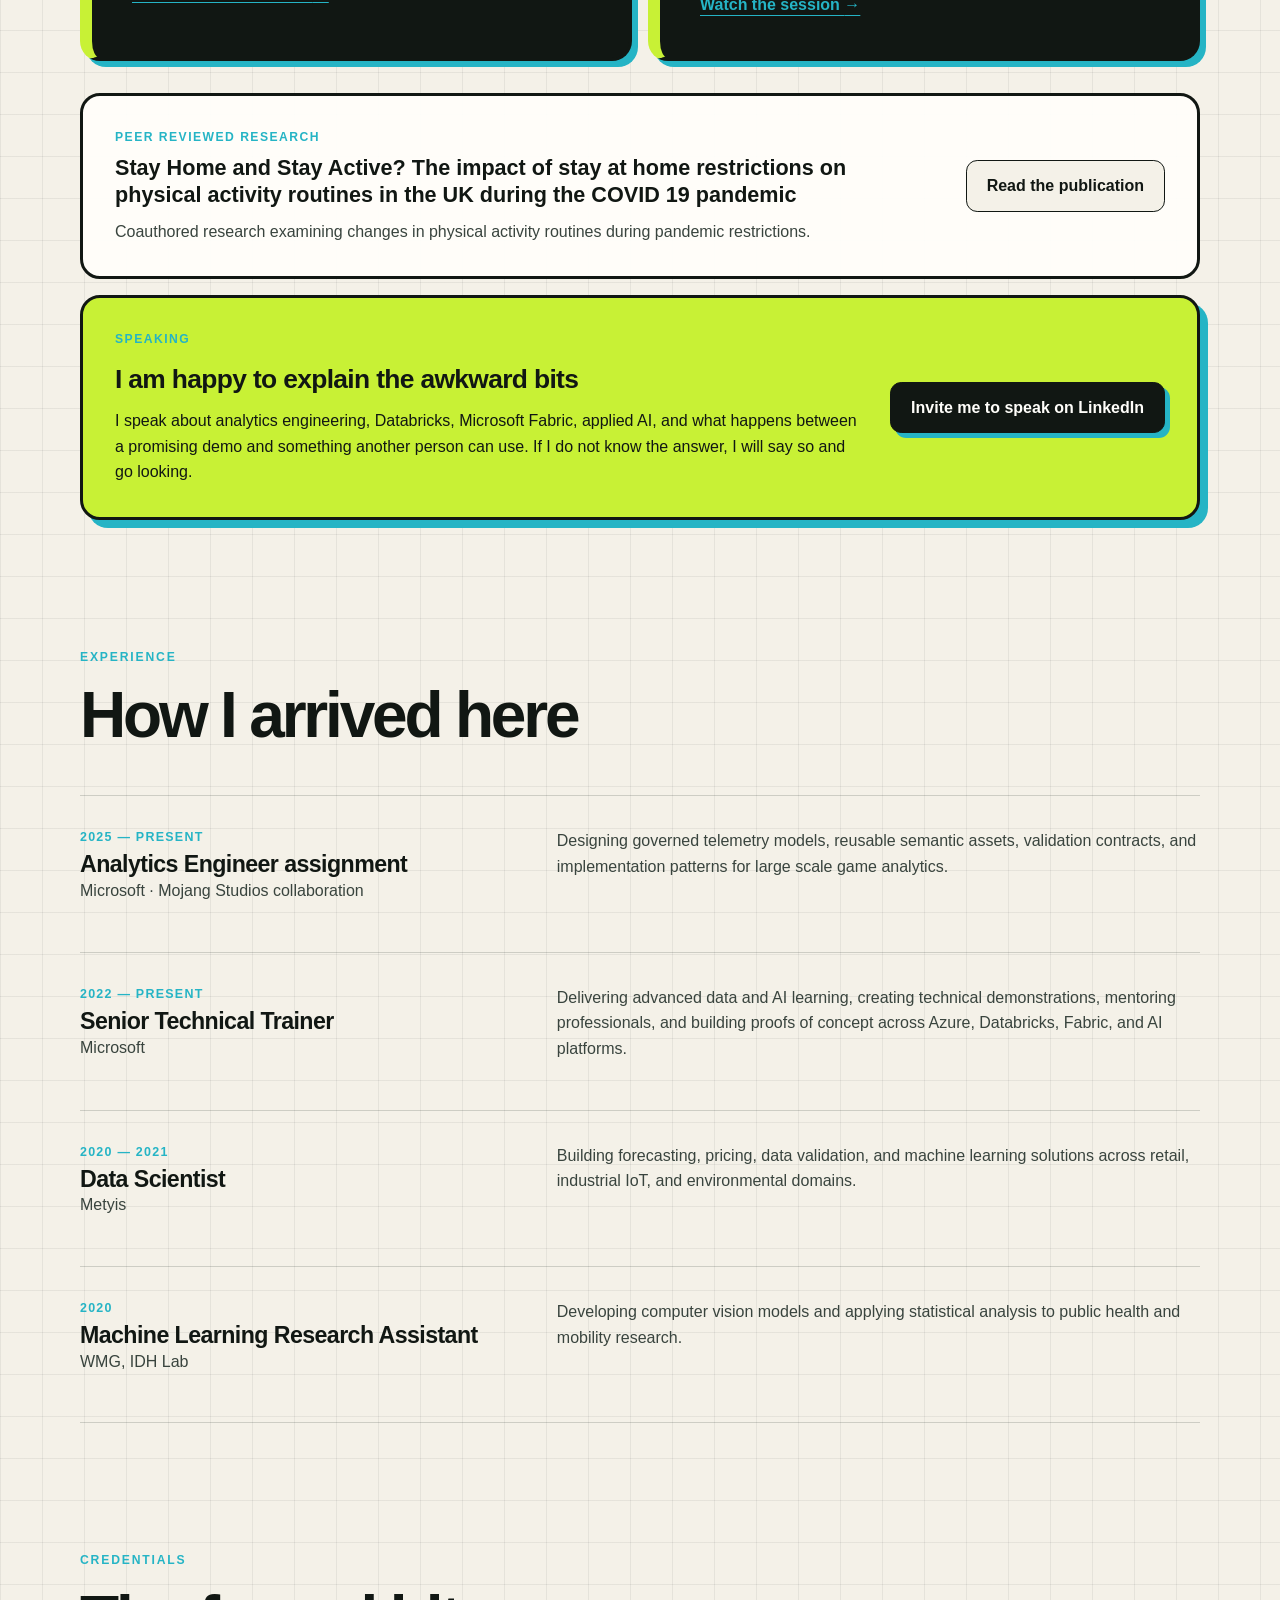
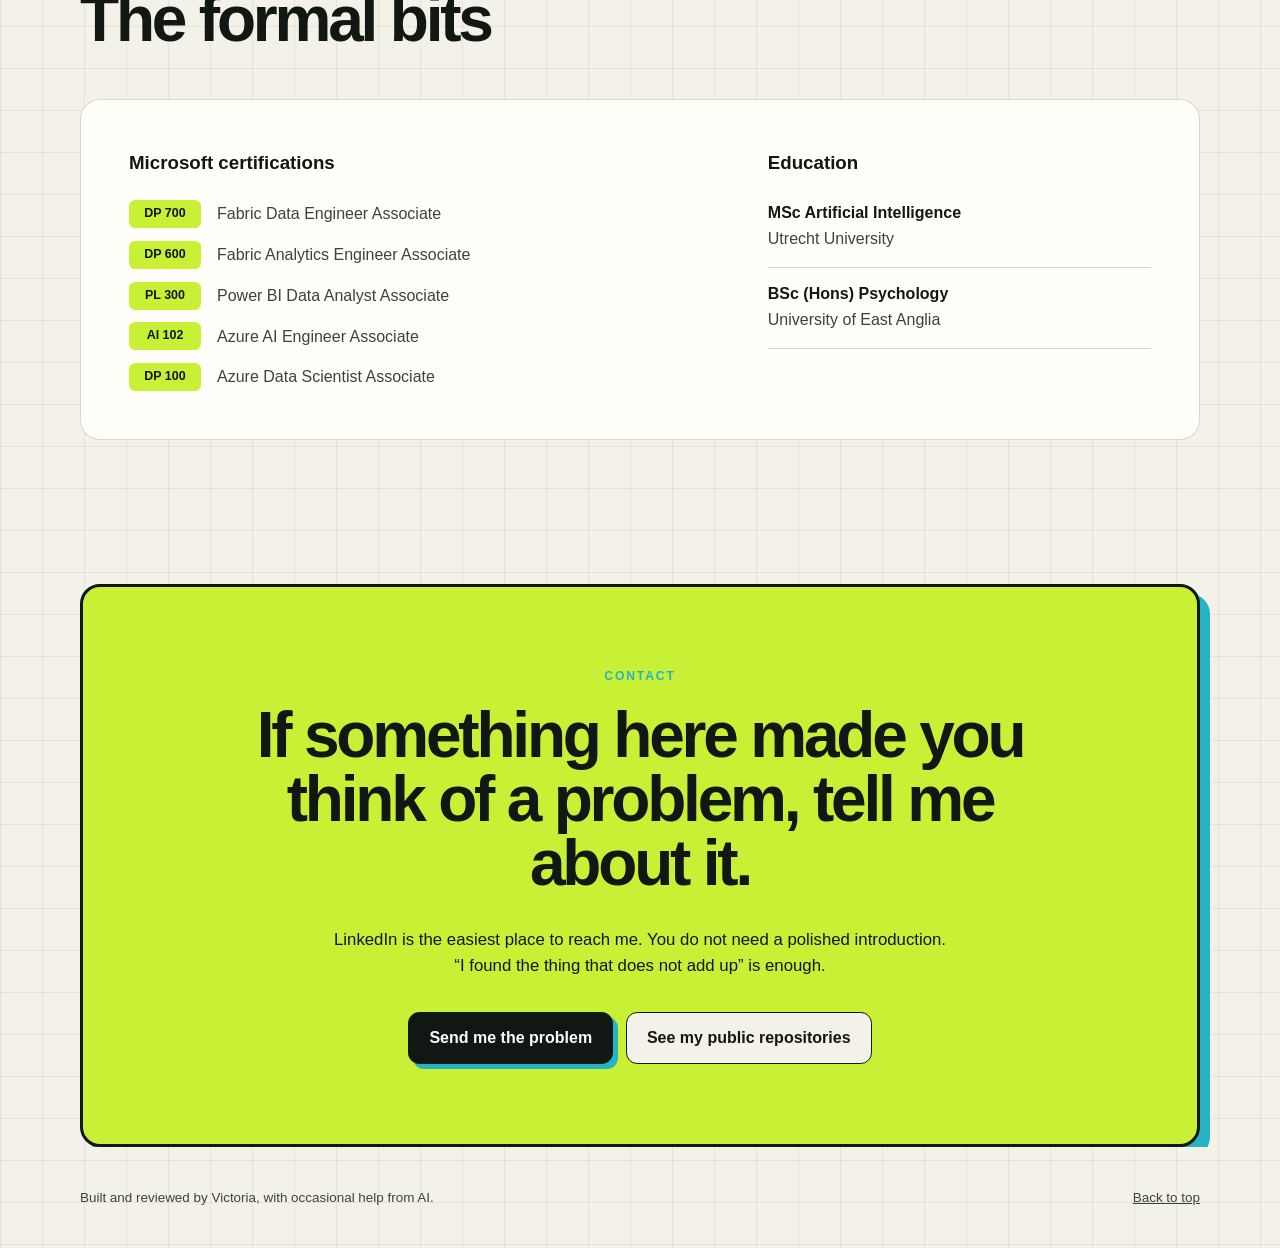
==== commit 95c899f4: "Give AI its own portfolio question Add a fourth card for practical AI engineering and rebalance the " ====
--- a/index.html
+++ b/index.html
@@ -72,7 +72,7 @@
     <section class="section" id="expertise">
       <div class="section-heading">
         <p class="eyebrow">How I work</p>
-        <h2>Three questions I keep asking</h2>
+        <h2>Four questions I keep asking</h2>
         <p>
           Job titles divide data work into neat boxes. Real problems rarely cooperate,
           so I tend to follow the question across those boundaries.
@@ -117,6 +117,19 @@
             <li>Technical training</li>
           </ul>
         </article>
+
+        <article class="expertise-card">
+          <span class="card-index">04</span>
+          <h3>What is AI actually useful for?</h3>
+          <p>I use AI to speed up implementation, search, and prototyping, but I still test the output, check the cost, and make the decisions.</p>
+          <ul class="tag-list" aria-label="AI engineering technologies">
+            <li>LLMs</li>
+            <li>RAG</li>
+            <li>Semantic search</li>
+            <li>Microsoft Foundry</li>
+            <li>AI-assisted engineering</li>
+          </ul>
+        </article>
       </div>
     </section>
 
--- a/styles.css
+++ b/styles.css
@@ -318,7 +318,7 @@
 
 .expertise-grid {
   display: grid;
-  grid-template-columns: repeat(3, 1fr);
+  grid-template-columns: repeat(2, 1fr);
   gap: 1rem;
 }
 
